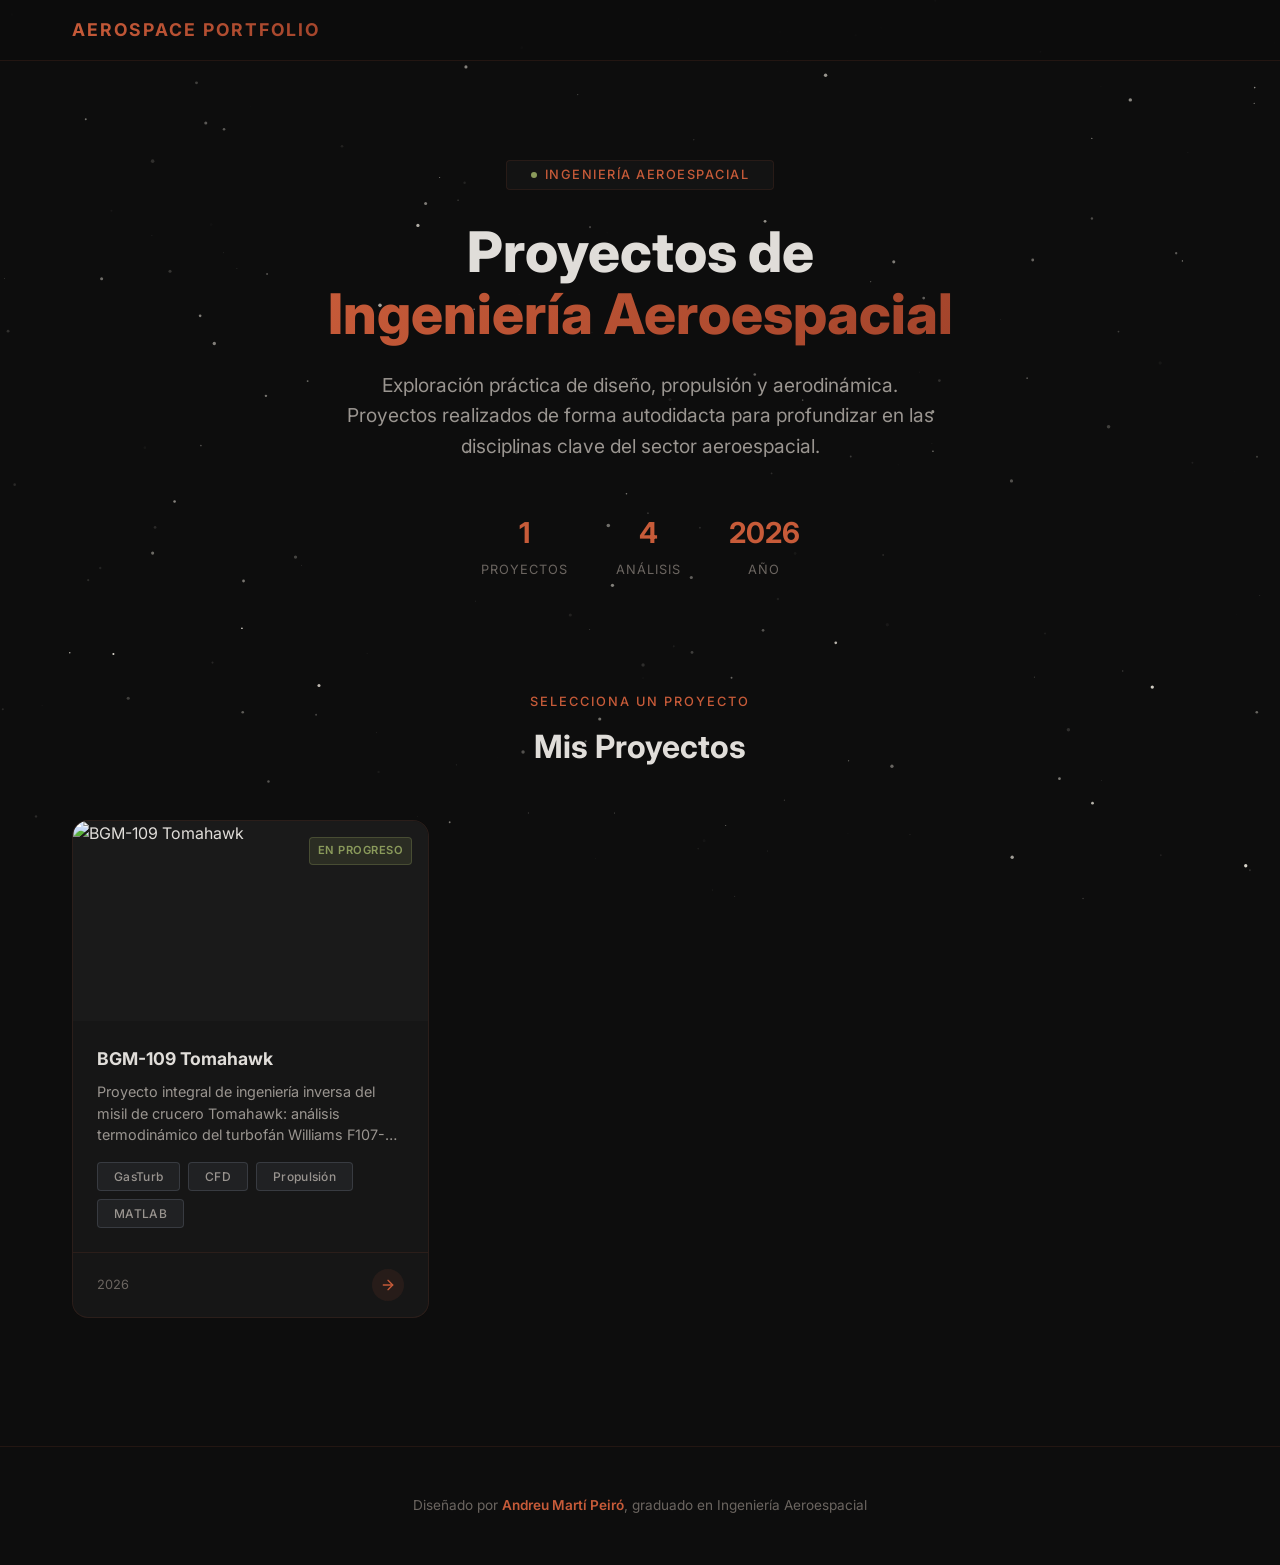
==== index.html @ c0a5da49 "Portfolio completo: motor F107 design + off-design + conclusiones" ====
<!DOCTYPE html>
<html lang="es">
<head>
  <meta charset="UTF-8" />
  <meta name="viewport" content="width=device-width, initial-scale=1.0" />
  <title>Portfolio Aeroespacial — Proyectos de Ingeniería</title>
  <meta name="description" content="Portfolio de proyectos de ingeniería aeroespacial: diseño CAD, propulsión, aerodinámica y más. Proyectos extracurriculares de un estudiante de ingeniería aeroespacial." />
  <meta name="author" content="Andreu Martí Peiró" />
  <meta property="og:title" content="Portfolio Aeroespacial" />
  <meta property="og:description" content="Proyectos de ingeniería aeroespacial: diseño, propulsión y aerodinámica." />
  <meta property="og:type" content="website" />
  <link rel="icon" href="data:image/svg+xml,<svg xmlns='http://www.w3.org/2000/svg' viewBox='0 0 100 100'><text y='.9em' font-size='90'>🚀</text></svg>" />
  <link rel="stylesheet" href="styles.css" />
</head>
<body>

  <!-- Stars Background -->
  <canvas id="stars-canvas"></canvas>

  <!-- App Container -->
  <div id="app">

    <!-- Navbar -->
    <nav class="navbar" id="navbar">
      <div class="container">
        <a href="#/" class="navbar-brand" id="navbar-brand">Aerospace Portfolio</a>
        <button class="navbar-back" id="navbar-back">
          <svg width="18" height="18" viewBox="0 0 24 24" fill="none" stroke="currentColor" stroke-width="2" stroke-linecap="round" stroke-linejoin="round">
            <path d="m15 18-6-6 6-6"/>
          </svg>
          Volver a proyectos
        </button>
      </div>
    </nav>

    <!-- ========== Landing View ========== -->
    <div id="landing-view">

      <!-- Hero -->
      <section class="hero">
        <div class="container">
          <div class="hero-badge">
            <span class="dot"></span>
            Ingeniería Aeroespacial
          </div>
          <h1>
            Proyectos de<br />
            <span class="gradient-text">Ingeniería Aeroespacial</span>
          </h1>
          <p class="hero-subtitle">
            Exploración práctica de diseño, propulsión y aerodinámica.
            Proyectos realizados de forma autodidacta para profundizar
            en las disciplinas clave del sector aeroespacial.
          </p>
          <div class="hero-stats">
            <div class="hero-stat">
              <div class="hero-stat-value" id="stat-projects">1</div>
              <div class="hero-stat-label">Proyectos</div>
            </div>
            <div class="hero-stat">
              <div class="hero-stat-value" id="stat-sections">4</div>
              <div class="hero-stat-label">Análisis</div>
            </div>
            <div class="hero-stat">
              <div class="hero-stat-value">2026</div>
              <div class="hero-stat-label">Año</div>
            </div>
          </div>
        </div>
      </section>

      <!-- Projects Grid -->
      <section class="projects-section">
        <div class="container">
          <div class="section-header">
            <div class="section-label">Selecciona un proyecto</div>
            <h2 class="section-title">Mis Proyectos</h2>
          </div>
          <div class="projects-grid" id="projects-grid">
            <!-- Cards rendered by app.js -->
          </div>
        </div>
      </section>

      <!-- Footer -->
      <footer class="footer">
        <div class="container">
          <p class="footer-text">
            Diseñado por <span class="highlight">Andreu Martí Peiró</span>, graduado en Ingeniería Aeroespacial
          </p>
        </div>
      </footer>
    </div>

    <!-- ========== Project View ========== -->
    <div id="project-view" class="project-view">
      <div class="container">
        <div class="project-hero" id="project-hero">
          <!-- Rendered by app.js -->
        </div>
        <div class="section-tabs" id="section-tabs">
          <!-- Rendered by app.js -->
        </div>
        <div id="section-content">
          <!-- Rendered by app.js -->
        </div>
      </div>
      <footer class="footer">
        <div class="container">
          <p class="footer-text">
            Diseñado por <span class="highlight">Andreu Martí Peiró</span>, graduado en Ingeniería Aeroespacial
          </p>
        </div>
      </footer>
    </div>

  </div>

  <!-- Scripts -->
  <script src="https://cdn.plot.ly/plotly-2.35.0.min.js" charset="utf-8"></script>
  <script src="parametric-data.js"></script>
  <script src="projects.js"></script>
  <script src="app.js"></script>
</body>
</html>
---- styles.css ----
/* ============================================
   DESIGN SYSTEM — Aerospace Portfolio
   ============================================ */

/* --- Google Fonts --- */
@import url('https://fonts.googleapis.com/css2?family=Inter:wght@300;400;500;600;700;800;900&family=JetBrains+Mono:wght@400;500&display=swap');

/* --- CSS Variables --- */
:root {
  /* Colors */
  --bg-primary: #0d0d0d;
  --bg-secondary: #1a1a1a;
  --bg-card: rgba(26, 26, 26, 0.75);
  --bg-glass: rgba(26, 26, 26, 0.5);
  --accent-cyan: #c75b39;
  --accent-blue: #a3442b;
  --accent-purple: #c75b39;
  --accent-green: #8a9a5b;
  --accent-orange: #c75b39;
  --text-primary: #e0ddd9;
  --text-secondary: #9a9590;
  --text-muted: #6b6560;
  --border-color: rgba(199, 91, 57, 0.12);
  --border-glow: rgba(199, 91, 57, 0.35);
  --gradient-accent: linear-gradient(135deg, #c75b39, #a3442b);
  --gradient-hero: linear-gradient(180deg, #0d0d0d 0%, #141414 50%, #0d0d0d 100%);
  --shadow-glow: 0 0 30px rgba(199, 91, 57, 0.12);
  --shadow-card: 0 8px 32px rgba(0, 0, 0, 0.5);

  /* Typography */
  --font-display: 'Inter', sans-serif;
  --font-body: 'Inter', sans-serif;
  --font-mono: 'JetBrains Mono', monospace;

  /* Spacing */
  --space-xs: 0.25rem;
  --space-sm: 0.5rem;
  --space-md: 1rem;
  --space-lg: 1.5rem;
  --space-xl: 2rem;
  --space-2xl: 3rem;
  --space-3xl: 4rem;

  /* Border Radius */
  --radius-sm: 6px;
  --radius-md: 12px;
  --radius-lg: 16px;
  --radius-xl: 24px;

  /* Transitions */
  --transition-fast: 150ms ease;
  --transition-base: 250ms ease;
  --transition-slow: 400ms cubic-bezier(0.4, 0, 0.2, 1);
}

/* --- Reset & Base --- */
*, *::before, *::after {
  margin: 0;
  padding: 0;
  box-sizing: border-box;
}

html {
  scroll-behavior: smooth;
  font-size: 16px;
}

body {
  font-family: var(--font-body);
  background: var(--bg-primary);
  color: var(--text-primary);
  line-height: 1.6;
  min-height: 100vh;
  overflow-x: hidden;
  -webkit-font-smoothing: antialiased;
}

a { color: var(--accent-cyan); text-decoration: none; transition: color var(--transition-fast); }
a:hover { color: var(--accent-blue); }

img { max-width: 100%; height: auto; display: block; }

/* --- Scrollbar --- */
::-webkit-scrollbar { width: 8px; }
::-webkit-scrollbar-track { background: var(--bg-primary); }
::-webkit-scrollbar-thumb { background: var(--accent-cyan); border-radius: 4px; }
::-webkit-scrollbar-thumb:hover { background: var(--accent-blue); }

/* --- Stars Background --- */
#stars-canvas {
  position: fixed;
  top: 0; left: 0;
  width: 100%; height: 100%;
  z-index: 0;
  pointer-events: none;
}

/* --- Main Layout --- */
#app {
  position: relative;
  z-index: 1;
  min-height: 100vh;
}

.container {
  max-width: 1200px;
  margin: 0 auto;
  padding: 0 var(--space-xl);
}

/* ============================================
   NAVBAR
   ============================================ */
.navbar {
  position: fixed;
  top: 0; left: 0; right: 0;
  z-index: 100;
  padding: var(--space-md) 0;
  background: rgba(13, 13, 13, 0.88);
  backdrop-filter: blur(20px);
  border-bottom: 1px solid var(--border-color);
  transition: background var(--transition-base);
}

.navbar .container {
  display: flex;
  align-items: center;
  justify-content: space-between;
}

.navbar-brand {
  font-family: var(--font-display);
  font-size: 1.1rem;
  font-weight: 700;
  background: var(--gradient-accent);
  -webkit-background-clip: text;
  -webkit-text-fill-color: transparent;
  background-clip: text;
  letter-spacing: 2px;
  text-transform: uppercase;
  cursor: pointer;
}

.navbar-back {
  display: none;
  align-items: center;
  gap: var(--space-sm);
  color: var(--text-secondary);
  font-size: 0.9rem;
  cursor: pointer;
  transition: color var(--transition-fast);
  background: none;
  border: none;
  font-family: var(--font-body);
}
.navbar-back:hover { color: var(--accent-cyan); }
.navbar-back svg { width: 18px; height: 18px; }

.navbar-back.visible { display: flex; }

/* ============================================
   HERO SECTION
   ============================================ */
.hero {
  padding: 10rem 0 4rem;
  text-align: center;
  position: relative;
}

.hero-badge {
  display: inline-flex;
  align-items: center;
  gap: var(--space-sm);
  padding: var(--space-xs) var(--space-lg);
  background: var(--bg-glass);
  border: 1px solid var(--border-color);
  border-radius: 4px;
  font-size: 0.8rem;
  font-family: var(--font-body);
  font-weight: 500;
  color: var(--accent-cyan);
  margin-bottom: var(--space-xl);
  letter-spacing: 1.5px;
  text-transform: uppercase;
  animation: fadeInDown 0.6s ease forwards;
}

.hero-badge .dot {
  width: 6px; height: 6px;
  background: var(--accent-green);
  border-radius: 50%;
  animation: pulse 2s infinite;
}

.hero h1 {
  font-family: var(--font-display);
  font-size: clamp(2rem, 5vw, 3.5rem);
  font-weight: 800;
  line-height: 1.1;
  margin-bottom: var(--space-lg);
  animation: fadeInUp 0.6s ease 0.1s forwards;
  opacity: 0;
}

.hero h1 .gradient-text {
  background: var(--gradient-accent);
  -webkit-background-clip: text;
  -webkit-text-fill-color: transparent;
  background-clip: text;
}

.hero-subtitle {
  font-size: clamp(1rem, 2vw, 1.2rem);
  color: var(--text-secondary);
  max-width: 600px;
  margin: 0 auto var(--space-2xl);
  animation: fadeInUp 0.6s ease 0.2s forwards;
  opacity: 0;
}

.hero-stats {
  display: flex;
  justify-content: center;
  gap: var(--space-2xl);
  animation: fadeInUp 0.6s ease 0.3s forwards;
  opacity: 0;
}

.hero-stat {
  text-align: center;
}

.hero-stat-value {
  font-family: var(--font-display);
  font-size: 1.8rem;
  font-weight: 700;
  color: var(--accent-cyan);
}

.hero-stat-label {
  font-size: 0.8rem;
  color: var(--text-muted);
  text-transform: uppercase;
  letter-spacing: 1px;
  margin-top: var(--space-xs);
}

/* ============================================
   PROJECTS GRID
   ============================================ */
.projects-section {
  padding: var(--space-2xl) 0 var(--space-3xl);
}

.section-header {
  text-align: center;
  margin-bottom: var(--space-2xl);
}

.section-label {
  font-family: var(--font-body);
  font-size: 0.8rem;
  font-weight: 500;
  color: var(--accent-cyan);
  text-transform: uppercase;
  letter-spacing: 2px;
  margin-bottom: var(--space-sm);
}

.section-title {
  font-family: var(--font-display);
  font-size: clamp(1.5rem, 3vw, 2rem);
  font-weight: 700;
}

.projects-grid {
  display: grid;
  grid-template-columns: repeat(auto-fill, minmax(350px, 1fr));
  gap: var(--space-xl);
}

/* --- Project Card --- */
.project-card {
  position: relative;
  background: var(--bg-card);
  border: 1px solid var(--border-color);
  border-radius: var(--radius-lg);
  overflow: hidden;
  cursor: pointer;
  transition: transform var(--transition-slow), box-shadow var(--transition-slow), border-color var(--transition-slow);
  animation: fadeInUp 0.5s ease forwards;
  opacity: 0;
  backdrop-filter: blur(10px);
}

.project-card:hover {
  transform: translateY(-8px);
  box-shadow: var(--shadow-glow);
  border-color: var(--border-glow);
}

.project-card-image {
  position: relative;
  width: 100%;
  height: 200px;
  overflow: hidden;
  background: var(--bg-secondary);
}

.project-card-image img {
  width: 100%;
  height: 100%;
  object-fit: cover;
  transition: transform var(--transition-slow);
}

.project-card:hover .project-card-image img {
  transform: scale(1.05);
}

.project-card-image::after {
  content: '';
  position: absolute;
  bottom: 0; left: 0; right: 0;
  height: 60%;
  background: linear-gradient(transparent, var(--bg-card));
}

.project-card-status {
  position: absolute;
  top: var(--space-md);
  right: var(--space-md);
  padding: var(--space-xs) var(--space-sm);
  background: rgba(138, 154, 91, 0.15);
  border: 1px solid rgba(138, 154, 91, 0.3);
  border-radius: 4px;
  font-size: 0.7rem;
  font-weight: 600;
  color: var(--accent-green);
  text-transform: uppercase;
  letter-spacing: 0.5px;
  z-index: 2;
}

.project-card-body {
  padding: var(--space-lg);
}

.project-card-title {
  font-family: var(--font-display);
  font-size: 1.1rem;
  font-weight: 700;
  margin-bottom: var(--space-sm);
  transition: color var(--transition-fast);
}

.project-card:hover .project-card-title {
  color: var(--accent-cyan);
}

.project-card-desc {
  font-size: 0.9rem;
  color: var(--text-secondary);
  line-height: 1.5;
  margin-bottom: var(--space-md);
  display: -webkit-box;
  -webkit-line-clamp: 3;
  -webkit-box-orient: vertical;
  overflow: hidden;
}

.project-card-tags {
  display: flex;
  flex-wrap: wrap;
  gap: var(--space-sm);
}

.tag {
  padding: var(--space-xs) var(--space-md);
  background: rgba(148, 163, 184, 0.08);
  border: 1px solid rgba(148, 163, 184, 0.2);
  border-radius: 4px;
  font-size: 0.75rem;
  font-family: var(--font-body);
  font-weight: 500;
  color: var(--text-secondary);
  letter-spacing: 0.3px;
}

.project-card-footer {
  display: flex;
  align-items: center;
  justify-content: space-between;
  padding: var(--space-md) var(--space-lg);
  border-top: 1px solid var(--border-color);
}

.project-card-date {
  font-size: 0.8rem;
  color: var(--text-muted);
}

.project-card-arrow {
  width: 32px; height: 32px;
  display: flex; align-items: center; justify-content: center;
  background: rgba(199, 91, 57, 0.1);
  border-radius: 50%;
  color: var(--accent-cyan);
  transition: background var(--transition-fast), transform var(--transition-fast);
}

.project-card:hover .project-card-arrow {
  background: var(--accent-cyan);
  color: #fff;
  transform: translateX(4px);
}

/* ============================================
   PROJECT VIEW
   ============================================ */
.project-view {
  display: none;
  padding-top: 5rem;
  min-height: 100vh;
}

.project-view.active { display: block; }

.project-hero {
  padding: var(--space-2xl) 0;
  text-align: center;
  animation: fadeInUp 0.5s ease forwards;
}

.project-hero h1 {
  font-family: var(--font-display);
  font-size: clamp(1.5rem, 4vw, 2.5rem);
  font-weight: 800;
  margin-bottom: var(--space-sm);
}

.project-hero .project-subtitle {
  font-size: 1.1rem;
  color: var(--text-secondary);
  margin-bottom: var(--space-lg);
}

.project-hero-tags {
  display: flex;
  justify-content: center;
  flex-wrap: wrap;
  gap: var(--space-sm);
}

.project-hero-image {
  width: 100%;
  max-width: 800px;
  max-height: 400px;
  margin: 0 auto var(--space-xl);
  border-radius: var(--radius-lg);
  overflow: hidden;
  border: 1px solid var(--border-color);
  box-shadow: var(--shadow-glow);
  position: relative;
}

.project-hero-image img {
  width: 100%;
  height: 100%;
  object-fit: cover;
  object-position: center 60%;
  display: block;
}

.project-hero-image::after {
  content: '';
  position: absolute;
  bottom: 0;
  left: 0;
  right: 0;
  height: 30%;
  background: linear-gradient(transparent, rgba(13,13,13,0.4));
  pointer-events: none;
}

/* --- Section Tabs --- */
.section-tabs {
  display: flex;
  gap: var(--space-xs);
  padding: var(--space-md) 0;
  border-bottom: 1px solid var(--border-color);
  margin-bottom: var(--space-2xl);
  overflow-x: auto;
  -webkit-overflow-scrolling: touch;
  scrollbar-width: none;
  animation: fadeInUp 0.5s ease 0.1s forwards;
  opacity: 0;
}

.section-tabs::-webkit-scrollbar { display: none; }

.section-tab {
  display: flex;
  align-items: center;
  gap: var(--space-sm);
  padding: var(--space-sm) var(--space-lg);
  background: transparent;
  border: 1px solid transparent;
  border-radius: var(--radius-md);
  color: var(--text-secondary);
  font-family: var(--font-body);
  font-size: 0.9rem;
  font-weight: 500;
  cursor: pointer;
  white-space: nowrap;
  transition: all var(--transition-fast);
}

.section-tab:hover {
  color: var(--text-primary);
  background: var(--bg-glass);
  border-color: var(--border-color);
}

.section-tab.active {
  color: var(--accent-cyan);
  background: rgba(199, 91, 57, 0.08);
  border-color: rgba(199, 91, 57, 0.25);
}

.section-tab-icon {
  display: inline-flex;
  align-items: center;
  justify-content: center;
  width: 22px;
  height: 22px;
  background: rgba(199, 91, 57, 0.12);
  border-radius: 4px;
  font-size: 0.7rem;
  font-weight: 700;
  font-family: var(--font-display);
  color: var(--accent-cyan);
}

.section-tab.active .section-tab-icon {
  background: var(--accent-cyan);
  color: #fff;
}

/* --- Section Content --- */
.section-content {
  animation: fadeIn 0.4s ease;
}

.section-content-header {
  margin-bottom: var(--space-2xl);
  padding: var(--space-xl);
  background: var(--bg-card);
  border: 1px solid var(--border-color);
  border-radius: var(--radius-lg);
  backdrop-filter: blur(10px);
}

.section-content-title {
  font-family: var(--font-display);
  font-size: 1.5rem;
  font-weight: 700;
  margin-bottom: var(--space-sm);
  padding-left: var(--space-md);
  border-left: 3px solid var(--accent-cyan);
}

.section-content-summary {
  color: var(--text-secondary);
  font-size: 0.95rem;
  margin-bottom: var(--space-lg);
}

.software-list {
  display: flex;
  flex-wrap: wrap;
  gap: var(--space-sm);
}

.software-badge {
  display: inline-flex;
  align-items: center;
  gap: var(--space-xs);
  padding: var(--space-xs) var(--space-md);
  background: rgba(148, 163, 184, 0.08);
  border: 1px solid rgba(148, 163, 184, 0.15);
  border-radius: 4px;
  font-size: 0.8rem;
  font-family: var(--font-body);
  font-weight: 500;
  color: var(--text-secondary);
  letter-spacing: 0.2px;
}

.software-badge::before {
  content: '';
  display: inline-block;
  width: 6px;
  height: 6px;
  background: var(--accent-cyan);
  border-radius: 50%;
  flex-shrink: 0;
}

/* --- Timeline --- */
.timeline {
  position: relative;
  padding-left: var(--space-2xl);
}

.timeline::before {
  content: '';
  position: absolute;
  left: 11px;
  top: 0;
  bottom: 0;
  width: 2px;
  background: linear-gradient(to bottom, var(--accent-cyan), var(--accent-blue), transparent);
}

.timeline-item {
  position: relative;
  margin-bottom: var(--space-2xl);
  animation: fadeInLeft 0.5s ease forwards;
  opacity: 0;
}

.timeline-item:last-child { margin-bottom: 0; }

.timeline-dot {
  position: absolute;
  left: calc(-1 * var(--space-2xl) + 4px);
  top: var(--space-md);
  width: 16px;
  height: 16px;
  background: var(--bg-primary);
  border: 3px solid var(--accent-cyan);
  border-radius: 50%;
  z-index: 2;
  transition: background var(--transition-fast), box-shadow var(--transition-fast);
}

.timeline-item:hover .timeline-dot {
  background: var(--accent-cyan);
  box-shadow: 0 0 12px var(--accent-cyan);
}

.timeline-card {
  background: var(--bg-card);
  border: 1px solid var(--border-color);
  border-radius: var(--radius-lg);
  overflow: hidden;
  transition: border-color var(--transition-fast), box-shadow var(--transition-fast);
  backdrop-filter: blur(10px);
}

.timeline-item:hover .timeline-card {
  border-color: var(--border-glow);
  box-shadow: var(--shadow-glow);
}

.timeline-card-header {
  padding: var(--space-lg);
  cursor: pointer;
  display: flex;
  justify-content: space-between;
  align-items: center;
  user-select: none;
}

.timeline-card-body {
  padding: 0 var(--space-lg) var(--space-lg);
  display: none;
}

.expandable-card.expanded .timeline-card-body {
  display: block;
  animation: fadeIn 0.3s ease;
}

.expandable-card.expanded .timeline-card-header {
  border-bottom: 1px solid rgba(199, 91, 57, 0.1);
  padding-bottom: var(--space-md);
  margin-bottom: var(--space-md);
}

.expand-icon-wrapper {
  color: var(--text-muted);
  transition: transform var(--transition-base);
  display: flex;
  align-items: center;
  justify-content: center;
}

.expandable-card.expanded .expand-icon-wrapper {
  transform: rotate(180deg);
}

.timeline-step-number {
  font-family: var(--font-display);
  font-size: 0.7rem;
  color: var(--accent-cyan);
  letter-spacing: 2px;
  text-transform: uppercase;
  margin-bottom: var(--space-xs);
}

.timeline-card-title {
  font-family: var(--font-display);
  font-size: 1.05rem;
  font-weight: 600;
  margin-bottom: var(--space-sm);
}

.timeline-card-desc {
  color: var(--text-secondary);
  font-size: 0.9rem;
  line-height: 1.7;
}

.custom-html-content {
  margin-top: var(--space-md);
}

.table-responsive {
  width: 100%;
  overflow-x: auto;
  margin-bottom: var(--space-md);
  background: rgba(0, 0, 0, 0.2);
  border-radius: var(--radius-md);
  border: 1px solid var(--border-color);
}

.custom-html-content table {
  width: 100%;
  border-collapse: collapse;
  font-size: 0.85rem;
  color: var(--text-secondary);
  text-align: left;
}

.custom-html-content th {
  background: rgba(199, 91, 57, 0.1);
  color: var(--accent-cyan);
  font-weight: 600;
  padding: var(--space-sm) var(--space-md);
  border-bottom: 1px solid var(--border-color);
  white-space: nowrap;
}

.custom-html-content td {
  padding: var(--space-sm) var(--space-md);
  border-bottom: 1px solid rgba(199, 91, 57, 0.05);
}

.custom-html-content tr:last-child td {
  border-bottom: none;
}

.custom-html-content tr:hover td {
  background: rgba(255, 255, 255, 0.03);
}

.custom-html-content tr.table-group-header td {
  background: rgba(255, 255, 255, 0.05);
  color: var(--text-primary);
  font-weight: 600;
  text-align: center;
  font-size: 0.95rem;
  padding: var(--space-sm);
  border-bottom: 1px solid var(--border-color);
}

.timeline-card-image {
  width: 100%;
  border-radius: var(--radius-md);
  overflow: hidden;
  border: 1px solid var(--border-color);
  background: var(--bg-secondary);
}

.timeline-card-image img {
  width: 100%;
  height: 100%;
  object-fit: cover;
  transition: transform var(--transition-slow);
}

.timeline-item:hover .timeline-card-image img {
  transform: scale(1.03);
}

/* Placeholder for missing images */
.image-placeholder {
  width: 100%;
  height: 220px;
  display: flex;
  flex-direction: column;
  align-items: center;
  justify-content: center;
  background: linear-gradient(135deg, var(--bg-secondary), var(--bg-primary));
  border-top: 1px solid var(--border-color);
  color: var(--text-muted);
  font-size: 0.8rem;
  gap: var(--space-sm);
}

.image-placeholder-icon {
  font-size: 1.2rem;
  opacity: 0.3;
  font-family: var(--font-display);
  font-weight: 600;
  letter-spacing: 2px;
  text-transform: uppercase;
  color: var(--text-muted);
}

/* ============================================
   DOWNLOAD BOX
   ============================================ */
.download-box {
  display: flex;
  align-items: center;
  gap: var(--space-lg);
  padding: var(--space-lg);
  margin: var(--space-lg) 0;
  background: rgba(199, 91, 57, 0.04);
  border: 1px solid rgba(199, 91, 57, 0.2);
  border-radius: var(--radius-md);
  transition: border-color var(--transition-base), box-shadow var(--transition-base);
}

.download-box:hover {
  border-color: rgba(199, 91, 57, 0.4);
  box-shadow: 0 0 20px rgba(199, 91, 57, 0.08);
}

.download-box-icon {
  display: flex;
  align-items: center;
  justify-content: center;
  width: 48px;
  height: 48px;
  min-width: 48px;
  background: rgba(199, 91, 57, 0.12);
  border-radius: var(--radius-sm);
  color: var(--accent-cyan);
}

.download-box-content {
  flex: 1;
  min-width: 0;
}

.download-box-title {
  font-family: var(--font-display);
  font-weight: 600;
  font-size: 0.95rem;
  color: var(--text-primary);
  margin-bottom: 2px;
}

.download-box-desc {
  font-size: 0.8rem;
  color: var(--text-muted);
  line-height: 1.4;
}

.download-box-btn {
  display: inline-flex;
  align-items: center;
  gap: var(--space-sm);
  padding: var(--space-sm) var(--space-lg);
  background: var(--gradient-accent);
  color: #fff;
  border: none;
  border-radius: var(--radius-sm);
  font-family: var(--font-body);
  font-size: 0.8rem;
  font-weight: 600;
  white-space: nowrap;
  cursor: pointer;
  transition: transform var(--transition-fast), box-shadow var(--transition-fast);
  text-decoration: none;
}

.download-box-btn:hover {
  transform: translateY(-2px);
  box-shadow: 0 4px 16px rgba(199, 91, 57, 0.3);
  color: #fff;
}

/* ============================================
   PARAMETRIC SUBSTEPS
   ============================================ */
.parametric-substeps {
  display: flex;
  flex-direction: column;
  gap: var(--space-md);
  margin-top: var(--space-lg);
}

.parametric-substep {
  background: rgba(0, 0, 0, 0.25);
  border: 1px solid rgba(199, 91, 57, 0.15);
  border-radius: var(--radius-md);
  overflow: hidden;
  margin-bottom: var(--space-xl);
}

.parametric-substep-header {
  padding: var(--space-md) var(--space-lg);
  display: flex;
  justify-content: space-between;
  align-items: center;
  border-bottom: 1px solid rgba(199, 91, 57, 0.1);
  background: rgba(199, 91, 57, 0.04);
}

.parametric-substep-body {
  padding: var(--space-md) var(--space-lg) var(--space-lg);
}

.parametric-substep-number {
  font-family: var(--font-display);
  font-size: 0.7rem;
  color: var(--accent-cyan);
  letter-spacing: 2px;
  text-transform: uppercase;
  margin-bottom: 4px;
  opacity: 0.9;
}

.parametric-substep-title {
  font-family: var(--font-display);
  font-size: 0.95rem;
  font-weight: 600;
  color: var(--text-primary);
  margin: 0;
}

.parametric-substep-desc {
  color: var(--text-secondary);
  font-size: 0.88rem;
  line-height: 1.7;
  margin-bottom: var(--space-lg);
}

/* ============================================
   CHART CONTAINERS (Plotly)
   ============================================ */
.chart-container {
  width: 100%;
  min-height: 480px;
  border-radius: var(--radius-md);
  border: 1px solid var(--border-color);
  background: rgba(0, 0, 0, 0.3);
  overflow: hidden;
}

/* Override Plotly modebar styling to match dark theme */
.chart-container .modebar-group {
  background: transparent !important;
}

.chart-container .modebar-btn {
  color: var(--text-muted) !important;
}

.chart-container .modebar-btn:hover {
  color: var(--accent-cyan) !important;
}

.chart-container .modebar-btn.active {
  color: var(--accent-cyan) !important;
}

/* ============================================
   FOOTER
   ============================================ */
.footer {
  padding: var(--space-2xl) 0;
  text-align: center;
  border-top: 1px solid var(--border-color);
  margin-top: var(--space-3xl);
}

.footer-text {
  font-size: 0.85rem;
  color: var(--text-muted);
}

.footer-text .highlight {
  color: var(--accent-cyan);
  font-weight: 600;
}

/* ============================================
   ANIMATIONS
   ============================================ */
@keyframes fadeIn {
  from { opacity: 0; }
  to { opacity: 1; }
}

@keyframes fadeInUp {
  from { opacity: 0; transform: translateY(20px); }
  to { opacity: 1; transform: translateY(0); }
}

@keyframes fadeInDown {
  from { opacity: 0; transform: translateY(-20px); }
  to { opacity: 1; transform: translateY(0); }
}

@keyframes fadeInLeft {
  from { opacity: 0; transform: translateX(-20px); }
  to { opacity: 1; transform: translateX(0); }
}

@keyframes pulse {
  0%, 100% { opacity: 1; transform: scale(1); }
  50% { opacity: 0.5; transform: scale(1.5); }
}

/* Staggered animation delays for timeline items */
.timeline-item:nth-child(1) { animation-delay: 0.1s; }
.timeline-item:nth-child(2) { animation-delay: 0.2s; }
.timeline-item:nth-child(3) { animation-delay: 0.3s; }
.timeline-item:nth-child(4) { animation-delay: 0.4s; }
.timeline-item:nth-child(5) { animation-delay: 0.5s; }

/* Staggered animation delays for cards */
.project-card:nth-child(1) { animation-delay: 0.1s; }
.project-card:nth-child(2) { animation-delay: 0.2s; }
.project-card:nth-child(3) { animation-delay: 0.3s; }
.project-card:nth-child(4) { animation-delay: 0.4s; }

/* ============================================
   RESPONSIVE
   ============================================ */
@media (max-width: 768px) {
  .container { padding: 0 var(--space-md); }
  .hero { padding: 7rem 0 2rem; }
  .hero-stats { gap: var(--space-lg); }
  .hero-stat-value { font-size: 1.4rem; }
  .projects-grid { grid-template-columns: 1fr; }
  .section-tabs { gap: var(--space-xs); }
  .section-tab { padding: var(--space-sm) var(--space-md); font-size: 0.8rem; }
  .timeline { padding-left: var(--space-xl); }
  .timeline-dot { left: calc(-1 * var(--space-xl) + 4px); }
  .timeline-card-image, .image-placeholder { height: 160px; }
  .download-box { flex-direction: column; text-align: center; }
  .download-box-btn { width: 100%; justify-content: center; }
  .chart-container { min-height: 350px; }
}

@media (max-width: 480px) {
  .hero h1 { font-size: 1.6rem; }
  .hero-stats { flex-direction: column; gap: var(--space-md); }
  .navbar-brand { font-size: 0.9rem; }
  .project-hero h1 { font-size: 1.3rem; }
}
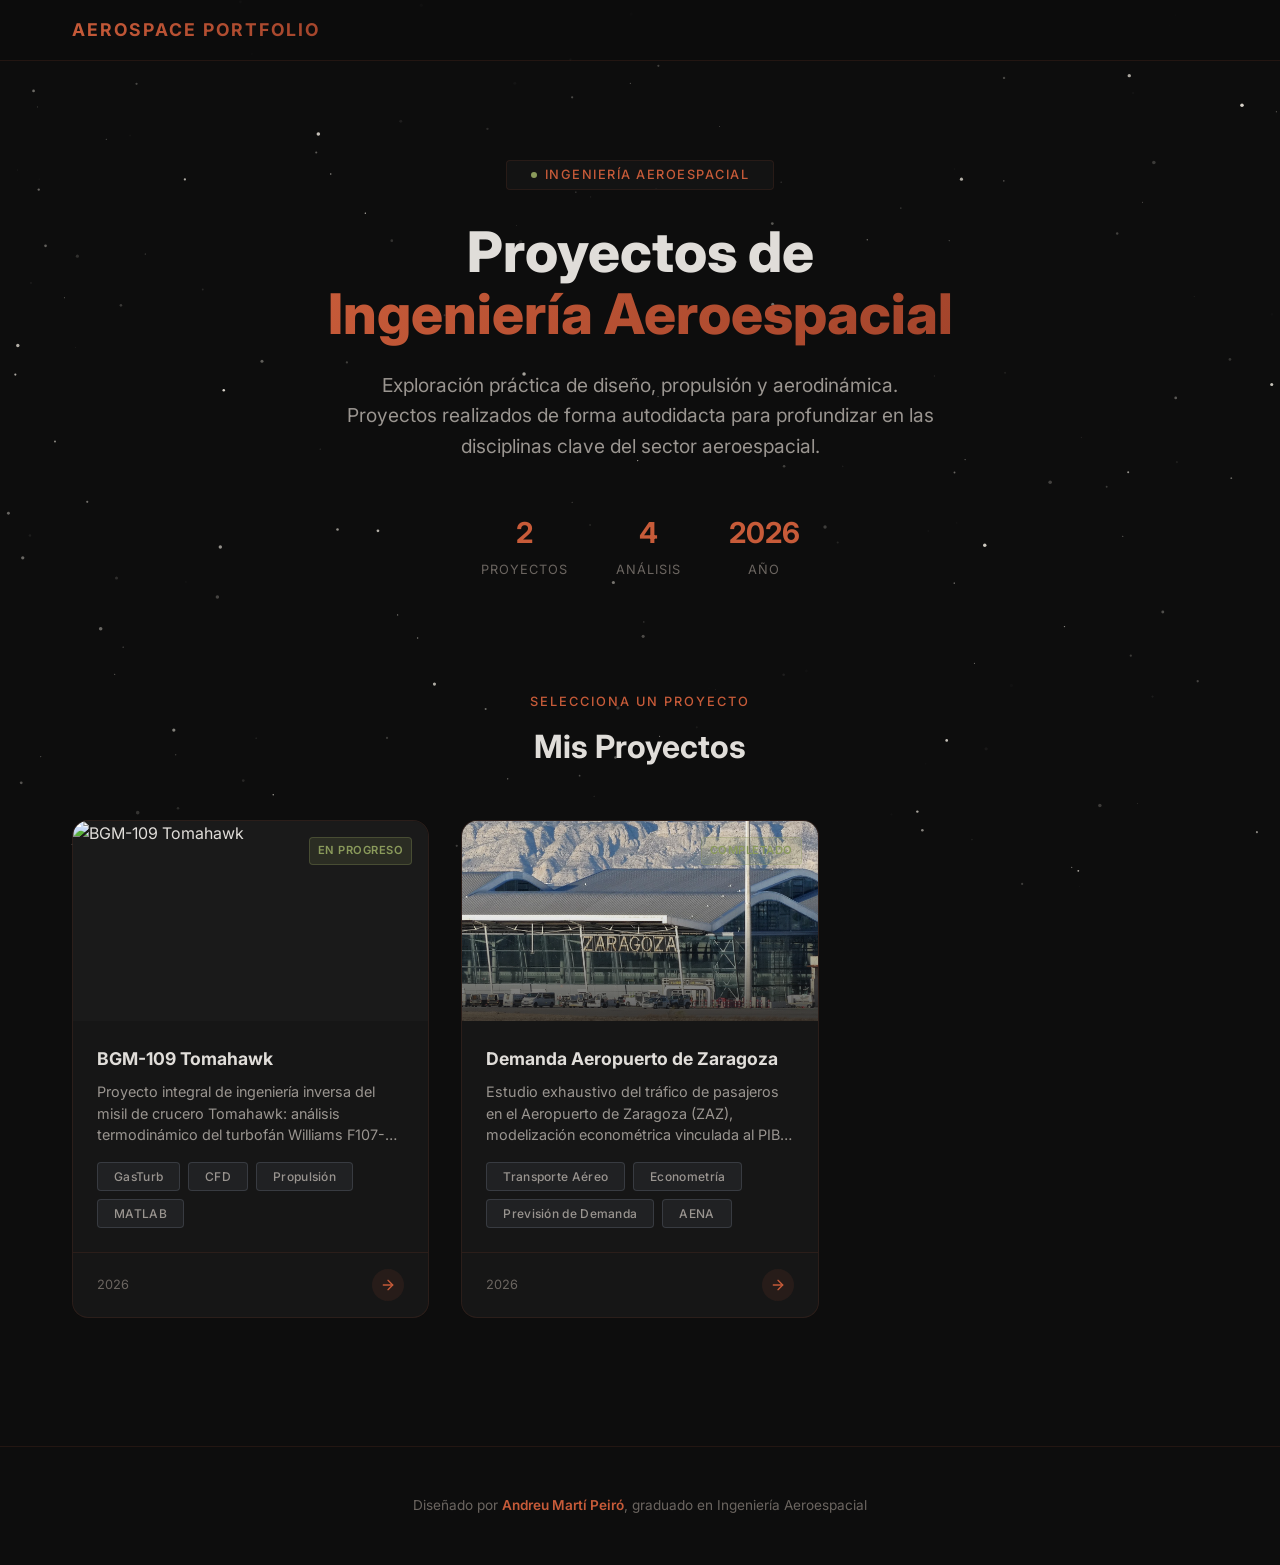
==== commit 0a3ada2b: "Implementar carrusel introductorio y diagrama de flujo metodologico interactivo para el Aeropuerto d" ====
--- a/index.html
+++ b/index.html
@@ -119,6 +119,8 @@
   <!-- Scripts -->
   <script src="https://cdn.plot.ly/plotly-2.35.0.min.js" charset="utf-8"></script>
   <script src="parametric-data.js"></script>
+  <script src="zaragoza-data.js"></script>
+  <script src="zaragoza-view.js"></script>
   <script src="projects.js"></script>
   <script src="app.js"></script>
 </body>
--- a/styles.css
+++ b/styles.css
@@ -1066,3 +1066,992 @@
   .navbar-brand { font-size: 0.9rem; }
   .project-hero h1 { font-size: 1.3rem; }
 }
+
+/* ============================================
+   ZARAGOZA INTERACTIVE STYLES
+   ============================================ */
+.zaragoza-container {
+  display: flex;
+  flex-direction: column;
+  gap: 2.5rem;
+  padding-bottom: 4rem;
+}
+
+/* 1. Carousel */
+.zaragoza-intro-section {
+  position: relative;
+  width: 100%;
+}
+
+.zaragoza-carousel-wrapper {
+  position: relative;
+  background: var(--bg-card);
+  border: 1px solid var(--border-color);
+  border-radius: var(--radius-lg);
+  overflow: hidden;
+  box-shadow: var(--shadow-card);
+  padding: 2rem 2.5rem 1.5rem;
+}
+
+.zaragoza-carousel-track {
+  display: flex;
+  transition: transform 0.4s cubic-bezier(0.25, 1, 0.5, 1);
+  will-change: transform;
+}
+
+.zaragoza-card {
+  min-width: 100%;
+  box-sizing: border-box;
+  padding: 0 1rem;
+}
+
+.zaragoza-card-badge {
+  display: inline-block;
+  font-size: 0.75rem;
+  font-weight: 700;
+  text-transform: uppercase;
+  letter-spacing: 0.08em;
+  color: var(--accent-cyan);
+  background: rgba(199, 91, 57, 0.12);
+  border: 1px solid var(--border-glow);
+  padding: 0.3rem 0.8rem;
+  border-radius: 999px;
+  margin-bottom: 0.8rem;
+}
+
+.zaragoza-card-title {
+  font-size: 1.6rem;
+  font-weight: 800;
+  color: #fff;
+  margin-bottom: 0.8rem;
+}
+
+.zaragoza-card-desc {
+  font-size: 1rem;
+  line-height: 1.7;
+  color: var(--text-primary);
+  margin-bottom: 1.2rem;
+}
+
+.zaragoza-card-highlight {
+  display: flex;
+  gap: 1rem;
+  align-items: flex-start;
+  background: rgba(255, 255, 255, 0.03);
+  border-left: 3px solid var(--accent-cyan);
+  padding: 1rem 1.2rem;
+  border-radius: 0 var(--radius-md) var(--radius-md) 0;
+  font-size: 0.95rem;
+  color: var(--text-primary);
+}
+
+.zaragoza-card-highlight.alert-highlight {
+  border-left-color: #ff6b6b;
+  background: rgba(255, 107, 107, 0.08);
+}
+
+.zaragoza-card-stats-grid {
+  display: grid;
+  grid-template-columns: repeat(3, 1fr);
+  gap: 1rem;
+  margin: 1.2rem 0;
+}
+
+.card-mini-stat {
+  background: rgba(255, 255, 255, 0.04);
+  border: 1px solid var(--border-color);
+  padding: 1rem;
+  border-radius: var(--radius-md);
+  text-align: center;
+}
+
+.mini-stat-val {
+  display: block;
+  font-size: 1.3rem;
+  font-weight: 800;
+  color: var(--accent-cyan);
+  font-family: var(--font-mono);
+}
+
+.mini-stat-lbl {
+  font-size: 0.8rem;
+  color: var(--text-secondary);
+}
+
+.zaragoza-card-footnote {
+  font-size: 0.82rem;
+  color: var(--text-muted);
+  font-style: italic;
+  margin-top: 0.5rem;
+}
+
+/* Carousel Controls */
+.zaragoza-carousel-controls {
+  display: flex;
+  align-items: center;
+  justify-content: center;
+  gap: 1.5rem;
+  margin-top: 1.5rem;
+}
+
+.carousel-arrow {
+  background: rgba(255, 255, 255, 0.06);
+  border: 1px solid var(--border-color);
+  color: var(--text-primary);
+  width: 42px;
+  height: 42px;
+  border-radius: 50%;
+  display: flex;
+  align-items: center;
+  justify-content: center;
+  cursor: pointer;
+  transition: all var(--transition-fast);
+}
+
+.carousel-arrow:hover {
+  background: var(--accent-cyan);
+  color: #fff;
+  border-color: var(--accent-cyan);
+  transform: scale(1.05);
+}
+
+.carousel-indicators {
+  display: flex;
+  gap: 0.5rem;
+}
+
+.carousel-indicators .dot {
+  width: 10px;
+  height: 10px;
+  border-radius: 50%;
+  background: rgba(255, 255, 255, 0.2);
+  cursor: pointer;
+  transition: all var(--transition-fast);
+}
+
+.carousel-indicators .dot.active {
+  background: var(--accent-cyan);
+  width: 24px;
+  border-radius: 6px;
+}
+
+.carousel-counter {
+  text-align: center;
+  font-size: 0.8rem;
+  color: var(--text-muted);
+  margin-top: 0.5rem;
+  font-family: var(--font-mono);
+}
+
+/* 2. Pipeline Navigation */
+.methodology-header {
+  text-align: center;
+  margin-bottom: 2rem;
+}
+
+.methodology-pill {
+  font-size: 0.75rem;
+  font-weight: 700;
+  text-transform: uppercase;
+  letter-spacing: 0.1em;
+  color: var(--accent-green);
+  background: rgba(138, 154, 91, 0.15);
+  border: 1px solid rgba(138, 154, 91, 0.3);
+  padding: 0.3rem 0.8rem;
+  border-radius: 999px;
+  display: inline-block;
+  margin-bottom: 0.5rem;
+}
+
+.methodology-title {
+  font-size: 2rem;
+  font-weight: 800;
+  color: #fff;
+}
+
+.methodology-subtitle {
+  color: var(--text-secondary);
+  font-size: 1rem;
+  max-width: 650px;
+  margin: 0.5rem auto 0;
+}
+
+.pipeline-nav {
+  display: flex;
+  align-items: center;
+  justify-content: center;
+  gap: 0.6rem;
+  margin-bottom: 2.5rem;
+  flex-wrap: wrap;
+}
+
+.pipeline-step-btn {
+  display: flex;
+  align-items: center;
+  gap: 0.5rem;
+  background: rgba(26, 26, 26, 0.85);
+  border: 1px solid var(--border-color);
+  padding: 0.6rem 1.1rem;
+  border-radius: var(--radius-md);
+  color: var(--text-secondary);
+  cursor: pointer;
+  font-size: 0.85rem;
+  font-weight: 600;
+  transition: all var(--transition-fast);
+}
+
+.pipeline-step-btn:hover {
+  border-color: var(--accent-cyan);
+  color: #fff;
+}
+
+.pipeline-step-btn.active {
+  background: rgba(199, 91, 57, 0.18);
+  border-color: var(--accent-cyan);
+  color: #fff;
+  box-shadow: 0 0 15px rgba(199, 91, 57, 0.25);
+}
+
+.pipeline-step-btn .step-num {
+  width: 22px;
+  height: 22px;
+  border-radius: 50%;
+  background: rgba(255, 255, 255, 0.1);
+  display: flex;
+  align-items: center;
+  justify-content: center;
+  font-size: 0.75rem;
+  font-family: var(--font-mono);
+}
+
+.pipeline-step-btn.active .step-num {
+  background: var(--accent-cyan);
+  color: #fff;
+}
+
+.pipeline-connector {
+  width: 16px;
+  height: 2px;
+  background: var(--border-color);
+}
+
+/* Methodology Block */
+.methodology-block {
+  background: var(--bg-card);
+  border: 1px solid var(--border-color);
+  border-radius: var(--radius-lg);
+  padding: 2.2rem;
+  margin-bottom: 2.5rem;
+  box-shadow: var(--shadow-card);
+}
+
+.block-header {
+  display: flex;
+  align-items: center;
+  gap: 1rem;
+  margin-bottom: 0.8rem;
+}
+
+.block-number {
+  font-family: var(--font-mono);
+  font-size: 0.85rem;
+  font-weight: 700;
+  color: var(--accent-cyan);
+  background: rgba(199, 91, 57, 0.12);
+  padding: 0.2rem 0.6rem;
+  border-radius: var(--radius-sm);
+}
+
+.block-title {
+  font-size: 1.4rem;
+  font-weight: 700;
+  color: #fff;
+}
+
+.block-description {
+  font-size: 0.98rem;
+  line-height: 1.7;
+  color: var(--text-primary);
+  margin-bottom: 1.5rem;
+}
+
+/* Math Card */
+.math-card {
+  background: rgba(13, 13, 13, 0.7);
+  border: 1px solid rgba(255, 255, 255, 0.08);
+  border-radius: var(--radius-md);
+  padding: 1.2rem 1.5rem;
+  margin-bottom: 1.8rem;
+}
+
+.math-label {
+  font-size: 0.8rem;
+  font-weight: 600;
+  text-transform: uppercase;
+  letter-spacing: 0.06em;
+  color: var(--text-secondary);
+  margin-bottom: 0.4rem;
+}
+
+.math-formula {
+  font-family: var(--font-mono);
+  font-size: 1.05rem;
+  color: #e0ddd9;
+  overflow-x: auto;
+  padding: 0.3rem 0;
+}
+
+/* Interactive Panel */
+.interactive-panel {
+  background: rgba(255, 255, 255, 0.02);
+  border: 1px solid rgba(255, 255, 255, 0.07);
+  border-radius: var(--radius-md);
+  padding: 1.5rem;
+}
+
+.panel-header {
+  display: flex;
+  justify-content: space-between;
+  align-items: center;
+  margin-bottom: 1.2rem;
+  flex-wrap: wrap;
+  gap: 0.8rem;
+}
+
+.panel-title {
+  display: flex;
+  align-items: center;
+  gap: 0.6rem;
+  font-size: 1.05rem;
+  font-weight: 700;
+  color: #fff;
+}
+
+.panel-quick-buttons {
+  display: flex;
+  gap: 0.5rem;
+  flex-wrap: wrap;
+}
+
+.quick-btn {
+  background: rgba(255, 255, 255, 0.05);
+  border: 1px solid var(--border-color);
+  color: var(--text-secondary);
+  padding: 0.4rem 0.8rem;
+  border-radius: var(--radius-sm);
+  font-size: 0.8rem;
+  cursor: pointer;
+  transition: all var(--transition-fast);
+}
+
+.quick-btn:hover {
+  color: #fff;
+  border-color: var(--accent-cyan);
+}
+
+.quick-btn.active {
+  background: var(--accent-cyan);
+  color: #fff;
+  border-color: var(--accent-cyan);
+}
+
+/* Slider Controls */
+.slider-control-group {
+  margin: 1.2rem 0;
+}
+
+.slider-label {
+  display: block;
+  font-size: 0.95rem;
+  color: var(--text-primary);
+  margin-bottom: 0.5rem;
+}
+
+.slider-label strong {
+  color: var(--accent-cyan);
+  font-size: 1.1rem;
+}
+
+.slider-wrapper {
+  display: flex;
+  align-items: center;
+  gap: 1rem;
+}
+
+.slider-bound {
+  font-family: var(--font-mono);
+  font-size: 0.8rem;
+  color: var(--text-muted);
+}
+
+.custom-range {
+  flex: 1;
+  accent-color: var(--accent-cyan);
+  cursor: pointer;
+}
+
+.slider-help {
+  font-size: 0.8rem;
+  color: var(--text-muted);
+  margin-top: 0.4rem;
+}
+
+/* Window summary grid */
+.window-summary-grid {
+  display: grid;
+  grid-template-columns: repeat(3, 1fr);
+  gap: 1rem;
+  margin: 1.2rem 0;
+}
+
+.summary-box {
+  background: rgba(255, 255, 255, 0.03);
+  border: 1px solid var(--border-color);
+  padding: 0.9rem;
+  border-radius: var(--radius-md);
+  text-align: center;
+}
+
+.box-lbl {
+  display: block;
+  font-size: 0.78rem;
+  color: var(--text-secondary);
+  margin-bottom: 0.2rem;
+}
+
+.box-val {
+  font-size: 1.1rem;
+  font-weight: 700;
+  font-family: var(--font-mono);
+  color: #fff;
+}
+
+.box-val.highlight { color: #8a9a5b; }
+.box-val.accent { color: var(--accent-cyan); font-size: 1.25rem; }
+
+/* Dynamic table styling */
+.compact-table {
+  width: 100%;
+  border-collapse: collapse;
+  font-size: 0.85rem;
+}
+
+.compact-table th {
+  background: rgba(255, 255, 255, 0.05);
+  color: var(--text-secondary);
+  padding: 0.5rem 0.8rem;
+  text-align: left;
+  font-weight: 600;
+  border-bottom: 1px solid var(--border-color);
+}
+
+.compact-table td {
+  padding: 0.45rem 0.8rem;
+  border-bottom: 1px solid rgba(255, 255, 255, 0.03);
+}
+
+.row-central {
+  background: rgba(199, 91, 57, 0.15);
+  font-weight: 600;
+}
+
+.row-extreme {
+  opacity: 0.75;
+}
+
+.weight-badge {
+  display: inline-block;
+  padding: 0.15rem 0.4rem;
+  border-radius: 4px;
+  font-family: var(--font-mono);
+  font-size: 0.75rem;
+}
+
+.weight-full { background: rgba(138, 154, 91, 0.2); color: #8a9a5b; }
+.weight-half { background: rgba(230, 162, 60, 0.2); color: #e6a23c; }
+
+/* Seasonality Months Bar */
+.season-months-bar {
+  display: flex;
+  gap: 0.4rem;
+  flex-wrap: wrap;
+  margin-bottom: 1.2rem;
+}
+
+.month-btn {
+  flex: 1;
+  min-width: 44px;
+  background: rgba(255, 255, 255, 0.04);
+  border: 1px solid var(--border-color);
+  color: var(--text-secondary);
+  padding: 0.5rem 0;
+  border-radius: var(--radius-sm);
+  font-weight: 600;
+  font-size: 0.82rem;
+  cursor: pointer;
+  transition: all var(--transition-fast);
+}
+
+.month-btn:hover {
+  color: #fff;
+  border-color: var(--accent-cyan);
+}
+
+.month-btn.active {
+  background: var(--accent-cyan);
+  color: #fff;
+  border-color: var(--accent-cyan);
+}
+
+.season-display-card {
+  background: rgba(255, 255, 255, 0.03);
+  border: 1px solid var(--border-color);
+  border-radius: var(--radius-md);
+  padding: 1.2rem 1.5rem;
+}
+
+.season-card-top {
+  display: flex;
+  justify-content: space-between;
+  align-items: center;
+  margin-bottom: 0.5rem;
+}
+
+.season-badge {
+  display: inline-block;
+  font-size: 0.75rem;
+  font-weight: 700;
+  padding: 0.2rem 0.6rem;
+  border-radius: 4px;
+  text-transform: uppercase;
+  margin-bottom: 0.3rem;
+}
+
+.season-badge.season-alta { background: rgba(231, 76, 60, 0.2); color: #e74c3c; border: 1px solid rgba(231, 76, 60, 0.4); }
+.season-badge.season-media { background: rgba(230, 162, 60, 0.2); color: #e6a23c; border: 1px solid rgba(230, 162, 60, 0.4); }
+.season-badge.season-baja { background: rgba(74, 144, 226, 0.2); color: #4a90e2; border: 1px solid rgba(74, 144, 226, 0.4); }
+
+.season-month-name {
+  font-size: 1.2rem;
+  color: #fff;
+  margin: 0;
+}
+
+.season-factor-big {
+  font-size: 2rem;
+  font-weight: 800;
+  font-family: var(--font-mono);
+  color: var(--accent-cyan);
+}
+
+.season-card-explanation {
+  font-size: 0.95rem;
+  color: var(--text-primary);
+  margin-bottom: 0.8rem;
+}
+
+.season-sub-factors {
+  display: flex;
+  gap: 1.5rem;
+  font-size: 0.85rem;
+  color: var(--text-secondary);
+  border-top: 1px solid rgba(255, 255, 255, 0.06);
+  padding-top: 0.6rem;
+  flex-wrap: wrap;
+}
+
+/* Elasticity Banner & Metrics */
+.regression-info-banner {
+  padding: 0.8rem 1.2rem;
+  border-radius: var(--radius-sm);
+  font-size: 0.88rem;
+  line-height: 1.6;
+  margin-bottom: 1.2rem;
+}
+
+.regression-info-banner.alert-warning {
+  background: rgba(230, 162, 60, 0.12);
+  border-left: 3px solid #e6a23c;
+  color: #e0ddd9;
+}
+
+.regression-info-banner.alert-success {
+  background: rgba(138, 154, 91, 0.15);
+  border-left: 3px solid #8a9a5b;
+  color: #e0ddd9;
+}
+
+.elasticity-metrics-grid {
+  display: grid;
+  grid-template-columns: repeat(3, 1fr);
+  gap: 1rem;
+  margin-top: 1.5rem;
+}
+
+.metric-card {
+  background: rgba(255, 255, 255, 0.03);
+  border: 1px solid var(--border-color);
+  padding: 1rem;
+  border-radius: var(--radius-md);
+  text-align: center;
+}
+
+.metric-lbl {
+  display: block;
+  font-size: 0.78rem;
+  color: var(--text-secondary);
+}
+
+.metric-val {
+  display: block;
+  font-size: 1.8rem;
+  font-weight: 800;
+  font-family: var(--font-mono);
+  color: #fff;
+  margin: 0.2rem 0;
+}
+
+.metric-val.highlight { color: var(--accent-cyan); }
+.metric-val.accent { color: #8a9a5b; }
+
+.metric-desc {
+  font-size: 0.75rem;
+  color: var(--text-muted);
+}
+
+/* Toggle Switch */
+.switch-label {
+  display: flex;
+  align-items: center;
+  gap: 0.6rem;
+  cursor: pointer;
+  font-size: 0.85rem;
+  color: var(--text-primary);
+}
+
+.switch-label input { display: none; }
+
+.slider-toggle {
+  width: 36px;
+  height: 20px;
+  background: rgba(255, 255, 255, 0.2);
+  border-radius: 20px;
+  position: relative;
+  transition: all 0.2s;
+}
+
+.slider-toggle::after {
+  content: '';
+  position: absolute;
+  width: 16px;
+  height: 16px;
+  border-radius: 50%;
+  background: #fff;
+  top: 2px;
+  left: 2px;
+  transition: all 0.2s;
+}
+
+.switch-label input:checked + .slider-toggle {
+  background: var(--accent-cyan);
+}
+
+.switch-label input:checked + .slider-toggle::after {
+  transform: translateX(16px);
+}
+
+/* Peak Hour (HP) Cascade */
+.scenario-selector-bar {
+  margin-bottom: 1.2rem;
+}
+
+.scenario-bar-lbl {
+  display: block;
+  font-size: 0.85rem;
+  color: var(--text-secondary);
+  margin-bottom: 0.5rem;
+}
+
+.scenario-buttons {
+  display: grid;
+  grid-template-columns: repeat(3, 1fr);
+  gap: 0.8rem;
+}
+
+.scenario-btn {
+  background: rgba(255, 255, 255, 0.04);
+  border: 1px solid var(--border-color);
+  padding: 0.8rem;
+  border-radius: var(--radius-md);
+  text-align: left;
+  cursor: pointer;
+  color: var(--text-secondary);
+  transition: all var(--transition-fast);
+}
+
+.scenario-btn strong {
+  display: block;
+  font-size: 0.9rem;
+  color: #fff;
+}
+
+.scenario-btn span {
+  font-size: 0.8rem;
+  font-family: var(--font-mono);
+  color: var(--accent-cyan);
+}
+
+.scenario-btn:hover {
+  border-color: var(--accent-cyan);
+}
+
+.scenario-btn.active {
+  background: rgba(199, 91, 57, 0.15);
+  border-color: var(--accent-cyan);
+  box-shadow: 0 0 15px rgba(199, 91, 57, 0.2);
+}
+
+.cascade-month-selector {
+  margin: 1.2rem 0;
+}
+
+.cascade-month-selector label {
+  display: block;
+  font-size: 0.85rem;
+  color: var(--text-secondary);
+  margin-bottom: 0.4rem;
+}
+
+.custom-select {
+  width: 100%;
+  max-width: 450px;
+  background: #141414;
+  border: 1px solid var(--border-color);
+  color: #fff;
+  padding: 0.6rem 1rem;
+  border-radius: var(--radius-sm);
+  font-size: 0.9rem;
+}
+
+.cascade-flow-grid {
+  display: grid;
+  grid-template-columns: 1fr auto 1fr auto 1.2fr;
+  align-items: center;
+  gap: 0.8rem;
+  margin-top: 1.5rem;
+}
+
+.cascade-arrow {
+  font-size: 1.5rem;
+  color: var(--accent-cyan);
+  text-align: center;
+}
+
+.cascade-step-card {
+  background: rgba(255, 255, 255, 0.03);
+  border: 1px solid var(--border-color);
+  padding: 1.2rem;
+  border-radius: var(--radius-md);
+  text-align: center;
+}
+
+.cascade-step-card.highlight-border {
+  border-color: var(--accent-cyan);
+  background: rgba(199, 91, 57, 0.08);
+  box-shadow: 0 0 20px rgba(199, 91, 57, 0.15);
+}
+
+.cascade-step-tag {
+  font-size: 0.75rem;
+  color: var(--text-secondary);
+  text-transform: uppercase;
+  font-weight: 600;
+  margin-bottom: 0.3rem;
+}
+
+.cascade-step-tag.peak-tag {
+  color: var(--accent-cyan);
+  font-weight: 700;
+}
+
+.cascade-calc-formula {
+  font-family: var(--font-mono);
+  font-size: 0.78rem;
+  color: var(--text-muted);
+  margin-bottom: 0.5rem;
+}
+
+.cascade-result {
+  font-size: 1.8rem;
+  font-weight: 800;
+  font-family: var(--font-mono);
+  color: #fff;
+}
+
+.cascade-result.peak-val {
+  color: var(--accent-cyan);
+  font-size: 2.2rem;
+}
+
+.cascade-unit {
+  font-size: 0.8rem;
+  color: var(--text-secondary);
+}
+
+/* Runway & Operations */
+.ops-controls-row {
+  margin-bottom: 1.2rem;
+}
+
+.param-selector label {
+  display: block;
+  font-size: 0.85rem;
+  color: var(--text-secondary);
+  margin-bottom: 0.4rem;
+}
+
+.button-toggle-group {
+  display: flex;
+  gap: 0.5rem;
+  flex-wrap: wrap;
+}
+
+.button-toggle-group .toggle-btn {
+  background: rgba(255, 255, 255, 0.04);
+  border: 1px solid var(--border-color);
+  color: var(--text-secondary);
+  padding: 0.5rem 1rem;
+  border-radius: var(--radius-sm);
+  font-size: 0.85rem;
+  cursor: pointer;
+  transition: all var(--transition-fast);
+}
+
+.button-toggle-group .toggle-btn.active {
+  background: var(--accent-cyan);
+  color: #fff;
+  border-color: var(--accent-cyan);
+}
+
+.runway-metrics-row {
+  display: grid;
+  grid-template-columns: repeat(3, 1fr);
+  gap: 1rem;
+  margin: 1.5rem 0;
+}
+
+.runway-card {
+  background: rgba(255, 255, 255, 0.03);
+  border: 1px solid var(--border-color);
+  padding: 1.2rem;
+  border-radius: var(--radius-md);
+  text-align: center;
+}
+
+.runway-card.highlight-glow {
+  border-color: var(--accent-cyan);
+  background: rgba(199, 91, 57, 0.1);
+  box-shadow: 0 0 25px rgba(199, 91, 57, 0.2);
+}
+
+.runway-card-lbl {
+  display: block;
+  font-size: 0.78rem;
+  color: var(--text-secondary);
+}
+
+.runway-card-val {
+  display: block;
+  font-size: 2rem;
+  font-weight: 800;
+  font-family: var(--font-mono);
+  color: #fff;
+  margin: 0.3rem 0;
+}
+
+.runway-card-val.highlight { color: var(--accent-cyan); }
+.runway-card-val.accent { color: #8a9a5b; }
+
+.runway-card-sub {
+  font-size: 0.75rem;
+  color: var(--text-muted);
+}
+
+/* Saturation Gauge */
+.saturation-gauge-container {
+  background: rgba(0, 0, 0, 0.3);
+  border: 1px solid var(--border-color);
+  padding: 1.2rem;
+  border-radius: var(--radius-md);
+  margin: 1.5rem 0;
+}
+
+.gauge-label-row {
+  display: flex;
+  justify-content: space-between;
+  align-items: center;
+  margin-bottom: 0.6rem;
+  font-size: 0.9rem;
+  color: var(--text-primary);
+}
+
+.gauge-percent {
+  color: #8a9a5b;
+  font-size: 1.3rem;
+  font-family: var(--font-mono);
+}
+
+.gauge-track {
+  width: 100%;
+  height: 16px;
+  background: rgba(255, 255, 255, 0.08);
+  border-radius: 8px;
+  overflow: hidden;
+  position: relative;
+}
+
+.gauge-fill {
+  height: 100%;
+  background: linear-gradient(90deg, #8a9a5b, #c75b39);
+  border-radius: 8px;
+  transition: width 0.4s ease;
+}
+
+.gauge-legend {
+  display: flex;
+  justify-content: space-between;
+  font-size: 0.75rem;
+  color: var(--text-muted);
+  margin-top: 0.5rem;
+}
+
+.runway-conclusion-box {
+  display: flex;
+  gap: 1rem;
+  background: rgba(138, 154, 91, 0.1);
+  border: 1px solid rgba(138, 154, 91, 0.3);
+  padding: 1.2rem;
+  border-radius: var(--radius-md);
+  margin-top: 1.2rem;
+}
+
+.conclusion-icon {
+  font-size: 1.5rem;
+}
+
+.conclusion-text {
+  font-size: 0.95rem;
+  line-height: 1.6;
+  color: var(--text-primary);
+}
+
+@media (max-width: 768px) {
+  .zaragoza-card-stats-grid { grid-template-columns: 1fr; }
+  .window-summary-grid { grid-template-columns: 1fr; }
+  .cascade-flow-grid { grid-template-columns: 1fr; }
+  .cascade-arrow { transform: rotate(90deg); margin: 0.5rem 0; }
+  .scenario-buttons { grid-template-columns: 1fr; }
+  .runway-metrics-row { grid-template-columns: 1fr; }
+  .elasticity-metrics-grid { grid-template-columns: 1fr; }
+}
+
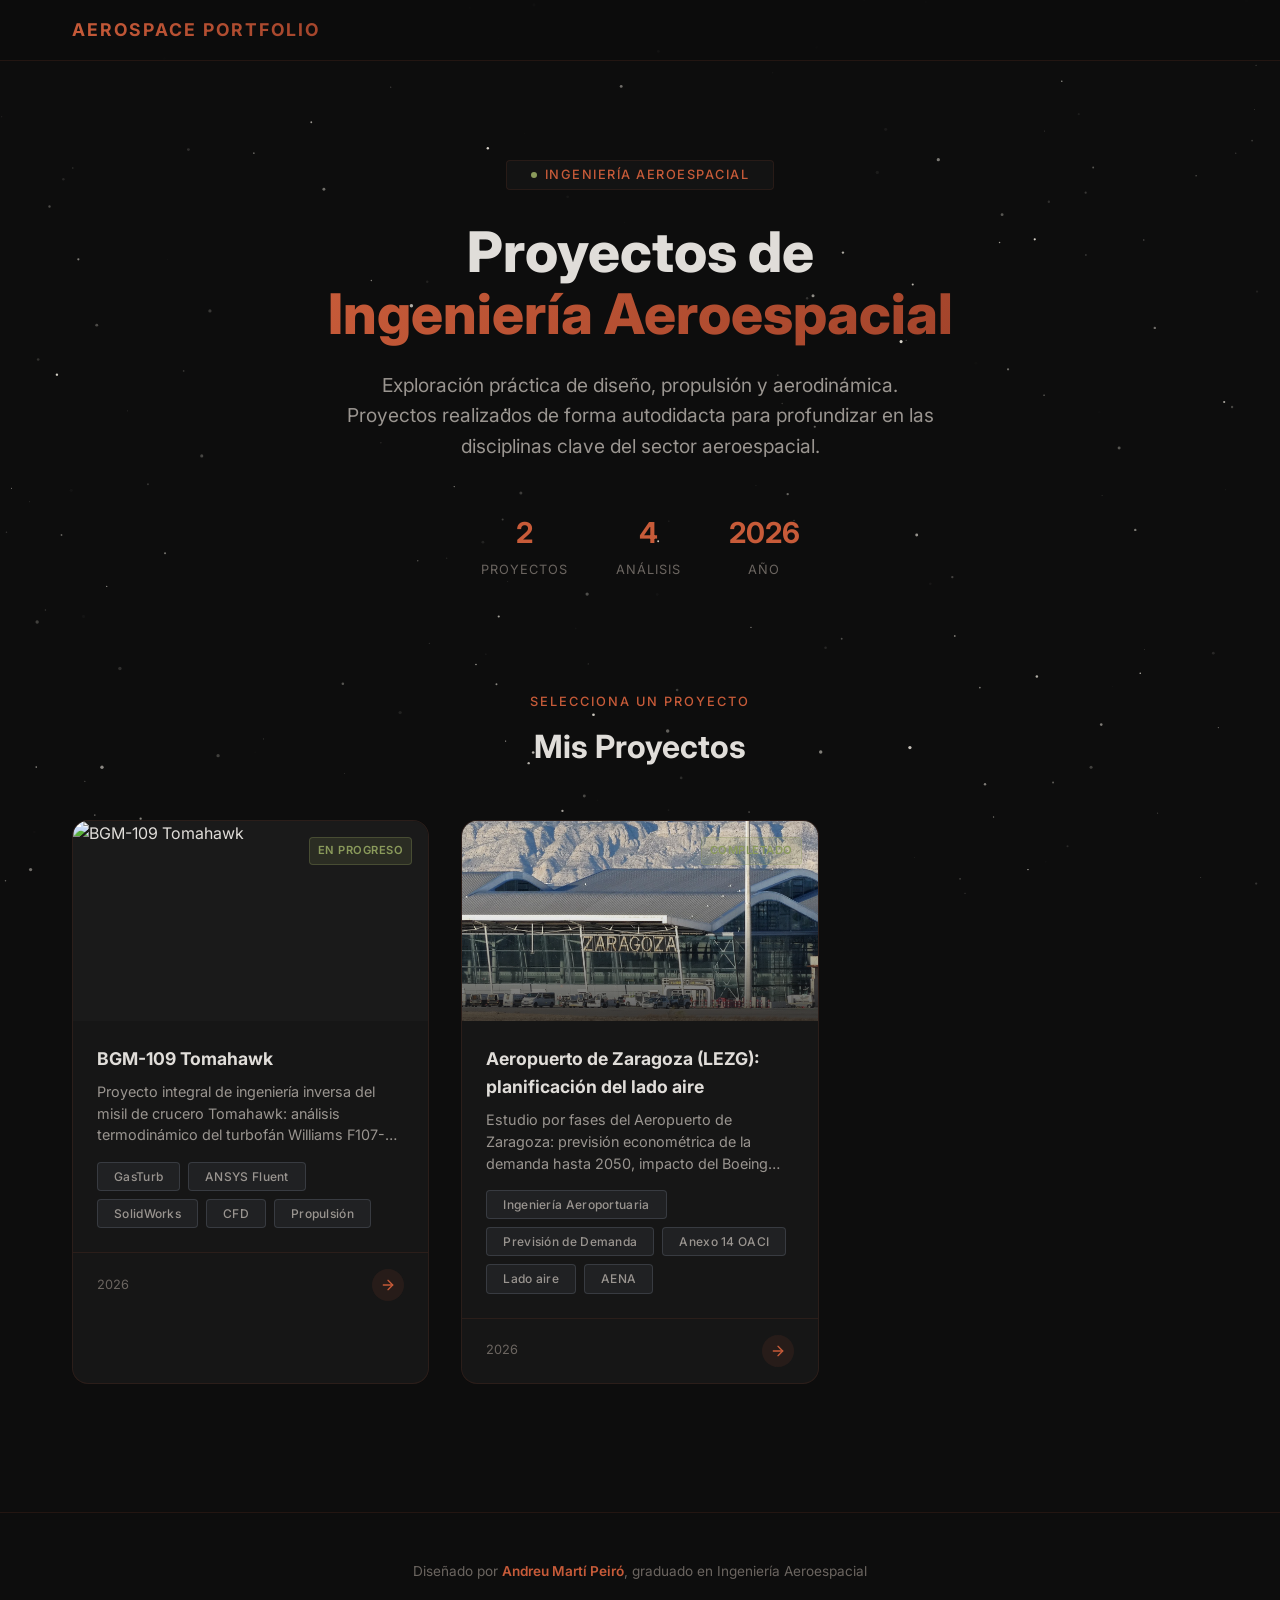
==== commit 83b01fd1: "Zaragoza: estudio por fases del lado aire (T3, T4 y T5) Convierte el proyecto de demanda en un estud" ====
--- a/index.html
+++ b/index.html
@@ -121,6 +121,7 @@
   <script src="parametric-data.js"></script>
   <script src="zaragoza-data.js"></script>
   <script src="zaragoza-view.js"></script>
+  <script src="lezg-fases.js"></script>
   <script src="projects.js"></script>
   <script src="app.js"></script>
 </body>
--- a/styles.css
+++ b/styles.css
@@ -2055,3 +2055,197 @@
   .elasticity-metrics-grid { grid-template-columns: 1fr; }
 }
 
+
+/* =========================================================
+   LEZG — Fases del estudio del lado aire (lezg-fases.js)
+   ========================================================= */
+.section-tab.pending { opacity: 0.55; }
+
+.lezg-phase { animation: fadeIn 0.4s ease; }
+.lezg-phase-header { text-align: left; }
+.lezg-phase-title {
+  font-size: 1.7rem;
+  font-weight: 800;
+  color: #fff;
+  margin: 0.8rem 0 0.6rem;
+  line-height: 1.25;
+}
+.lezg-phase-header .block-description { margin-bottom: 0; max-width: 820px; }
+
+.lezg-kpi-grid {
+  display: grid;
+  grid-template-columns: repeat(4, 1fr);
+  gap: 1rem;
+  margin: 0 0 2.5rem;
+}
+.lezg-kpi-grid .runway-card-val { font-size: 1.6rem; }
+.lezg-kpi-grid .runway-card-sub { display: block; line-height: 1.45; }
+.lezg-calc .lezg-kpi-grid { margin: 1.5rem 0 1rem; }
+
+.lezg-figure {
+  margin: 0 0 2.5rem;
+  background: #f4f2ef;
+  border-radius: var(--radius-lg);
+  padding: 0.8rem;
+  border: 1px solid var(--border-color);
+}
+.methodology-block .lezg-figure { margin: 1rem 0 0; }
+.lezg-figure img { width: 100%; height: auto; display: block; border-radius: var(--radius-sm); }
+.lezg-figure figcaption {
+  font-size: 0.8rem;
+  color: #55504b;
+  line-height: 1.5;
+  padding: 0.6rem 0.3rem 0.1rem;
+}
+.lezg-figure-narrow { max-width: 620px; margin-left: auto; margin-right: auto; }
+.lezg-figure-grid {
+  display: grid;
+  grid-template-columns: 1fr 1fr;
+  gap: 1.5rem;
+  align-items: start;
+  margin-bottom: 2.5rem;
+}
+.lezg-figure-grid > .lezg-figure, .lezg-figure-grid > .methodology-block { margin: 0; }
+
+.lezg-dictamen {
+  border-radius: var(--radius-md);
+  padding: 1.2rem 1.4rem;
+  margin: 0 0 1rem;
+  border: 1px solid rgba(212, 160, 58, 0.35);
+  background: rgba(212, 160, 58, 0.08);
+}
+.lezg-dictamen-lbl {
+  font-size: 0.72rem;
+  font-weight: 700;
+  text-transform: uppercase;
+  letter-spacing: 0.08em;
+  color: #d4a03a;
+}
+.lezg-dictamen p { margin: 0.4rem 0 0; font-size: 0.95rem; line-height: 1.65; color: var(--text-primary); }
+
+/* Calculadora de los tres segmentos */
+.lezg-calc-presets { display: flex; flex-wrap: wrap; gap: 0.5rem; margin-bottom: 1.2rem; }
+.lezg-calc-presets .toggle-btn,
+.lezg-calc .button-toggle-group .toggle-btn {
+  background: rgba(255, 255, 255, 0.04);
+  border: 1px solid var(--border-color);
+  color: var(--text-secondary);
+  padding: 0.45rem 0.9rem;
+  border-radius: var(--radius-md);
+  font-size: 0.82rem;
+  font-weight: 600;
+  cursor: pointer;
+  transition: all var(--transition-fast);
+}
+.lezg-calc-presets .toggle-btn:hover { color: #fff; border-color: var(--accent-cyan); }
+.lezg-calc-presets .toggle-btn.active,
+.lezg-calc .button-toggle-group .toggle-btn.active {
+  background: var(--accent-cyan);
+  border-color: var(--accent-cyan);
+  color: #fff;
+}
+.lezg-calc-controls {
+  display: grid;
+  grid-template-columns: 1fr 1fr auto;
+  gap: 1.5rem;
+  align-items: end;
+}
+.lezg-slider { display: flex; flex-direction: column; gap: 0.6rem; font-size: 0.88rem; color: var(--text-secondary); }
+.lezg-slider strong { color: #fff; font-family: var(--font-mono); font-weight: 600; margin-left: 0.3rem; }
+.lezg-slider input { width: 100%; }
+
+.lezg-runway-svg svg { width: 100%; height: auto; display: block; }
+.svg-runway { fill: #3a3633; }
+.svg-overrun { fill: rgba(255, 255, 255, 0.05); }
+.svg-thr { fill: var(--text-muted); font-size: 11px; text-anchor: middle; }
+.svg-s1 { fill: rgba(154, 149, 144, 0.55); }
+.svg-s2 { fill: rgba(212, 160, 58, 0.7); }
+.svg-s3 { fill: rgba(199, 91, 57, 0.85); }
+.svg-seg-lbl { fill: var(--text-secondary); font-size: 11px; text-anchor: middle; }
+.svg-exit { stroke: rgba(255, 255, 255, 0.35); stroke-width: 3; }
+.svg-exit.used { stroke: var(--accent-cyan); stroke-width: 5; }
+.svg-exit-lbl { fill: var(--text-secondary); font-size: 12px; text-anchor: middle; font-weight: 600; }
+.svg-exit-lbl.used { fill: var(--accent-cyan); }
+.svg-ret { fill: #d4a03a; }
+.svg-ort { fill: #e05a47; }
+.svg-mark-lbl { font-size: 10px; text-anchor: middle; }
+.lezg-calc-chart { margin-top: 0.5rem; min-height: 300px; }
+.lezg-calc-bottom {
+  display: grid;
+  grid-template-columns: 1.3fr 1fr;
+  gap: 1.5rem;
+  align-items: start;
+  margin-top: 1rem;
+}
+.lezg-calc-bottom .runway-conclusion-box { margin-top: 0; }
+.lezg-row-active td { background: rgba(199, 91, 57, 0.12); }
+.lezg-txt-ok { color: #a9bb72; }
+.lezg-txt-warn { color: #d4a03a; }
+.lezg-txt-bad { color: #e05a47; }
+.lezg-txt-muted { color: var(--text-muted); }
+
+/* Semáforo del dictamen */
+.lezg-sem-summary { display: flex; flex-wrap: wrap; gap: 0.5rem; margin-bottom: 1.2rem; }
+.lezg-sem-chip {
+  display: inline-flex;
+  align-items: center;
+  gap: 0.45rem;
+  padding: 0.4rem 0.85rem;
+  border-radius: 999px;
+  border: 1px solid var(--border-color);
+  background: rgba(255, 255, 255, 0.03);
+  color: var(--text-secondary);
+  font-size: 0.82rem;
+  font-weight: 600;
+  cursor: pointer;
+  transition: all var(--transition-fast);
+}
+.lezg-sem-chip:hover { color: #fff; border-color: var(--border-glow); }
+.lezg-sem-chip.active { color: #fff; border-color: var(--accent-cyan); background: rgba(199, 91, 57, 0.15); }
+.lezg-sem-n {
+  font-family: var(--font-mono);
+  font-size: 0.75rem;
+  background: rgba(255, 255, 255, 0.08);
+  border-radius: 999px;
+  padding: 0 0.45rem;
+}
+.lezg-dot { display: inline-block; width: 12px; height: 12px; border-radius: 50%; flex-shrink: 0; }
+.lezg-dot-verde { background: #8a9a5b; box-shadow: 0 0 8px rgba(138, 154, 91, 0.6); }
+.lezg-dot-ambar { background: #d4a03a; box-shadow: 0 0 8px rgba(212, 160, 58, 0.6); }
+.lezg-dot-rojo { background: #e05a47; box-shadow: 0 0 8px rgba(224, 90, 71, 0.6); }
+.lezg-dot-gris { background: #6b6560; }
+.lezg-sem-table td { vertical-align: top; line-height: 1.5; }
+.lezg-sem-table td:first-child { width: 28px; padding-top: 0.75rem; }
+.lezg-sem-res { font-weight: 600; white-space: nowrap; }
+.lezg-sem-res-verde { color: #a9bb72; }
+.lezg-sem-res-ambar { color: #d4a03a; }
+.lezg-sem-res-rojo { color: #e05a47; }
+.lezg-sem-res-gris { color: var(--text-muted); }
+
+@media (max-width: 900px) {
+  .lezg-kpi-grid { grid-template-columns: 1fr 1fr; }
+  .lezg-calc-controls { grid-template-columns: 1fr; }
+  .lezg-calc-bottom { grid-template-columns: 1fr; }
+  .lezg-figure-grid { grid-template-columns: 1fr; }
+}
+@media (max-width: 480px) {
+  .lezg-kpi-grid { grid-template-columns: 1fr; }
+  .lezg-phase-title { font-size: 1.35rem; }
+  .lezg-sem-res { white-space: normal; }
+}
+
+@media (max-width: 600px) {
+  .lezg-runway-svg { display: none; }
+  .lezg-sem-table thead { display: none; }
+  .lezg-sem-table, .lezg-sem-table tbody { display: block; }
+  .lezg-sem-table tr {
+    display: grid;
+    grid-template-columns: 22px 1fr;
+    column-gap: 0.5rem;
+    padding: 0.75rem 0.4rem;
+    border-bottom: 1px solid rgba(255, 255, 255, 0.06);
+  }
+  .lezg-sem-table td { display: block; padding: 0.1rem 0; border: 0; }
+  .lezg-sem-table td:first-child { grid-row: span 3; width: auto; padding-top: 0.25rem; }
+  .lezg-sem-table td:last-child { color: var(--text-secondary); font-size: 0.82rem; }
+}
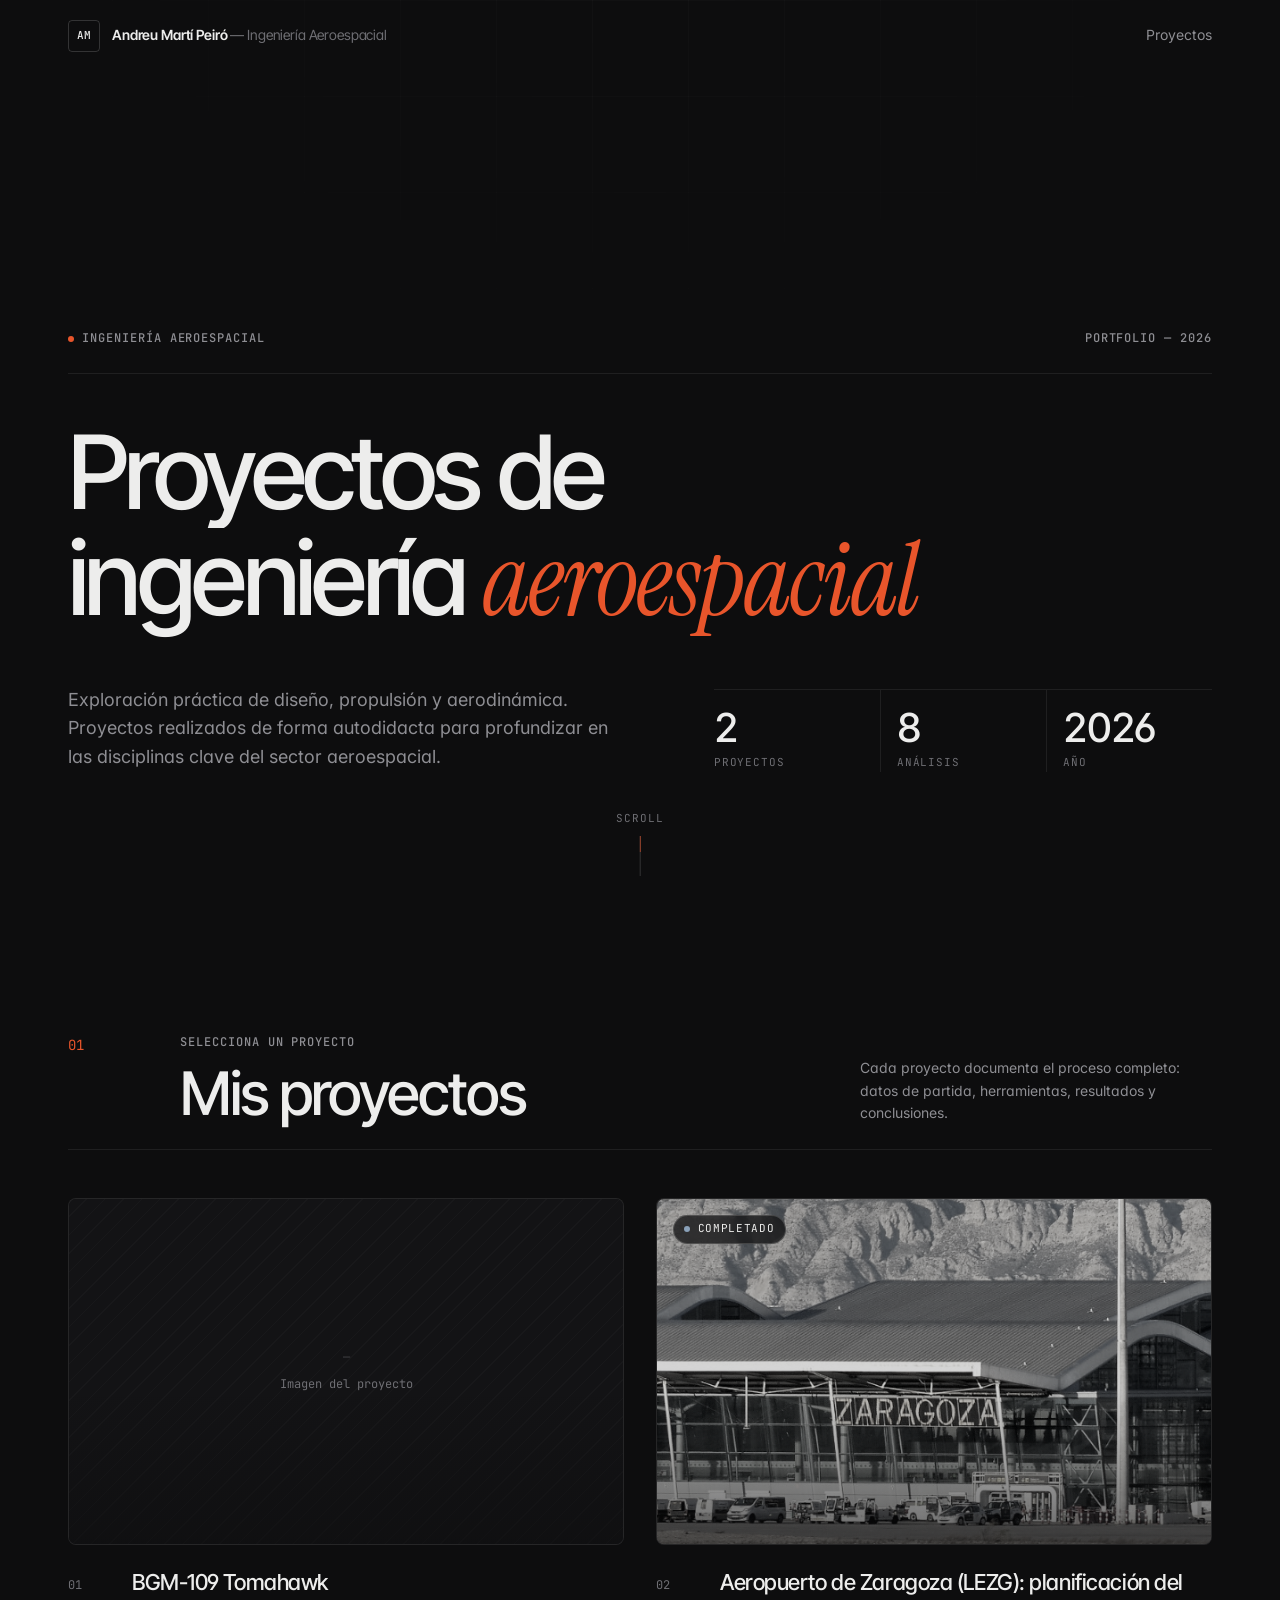
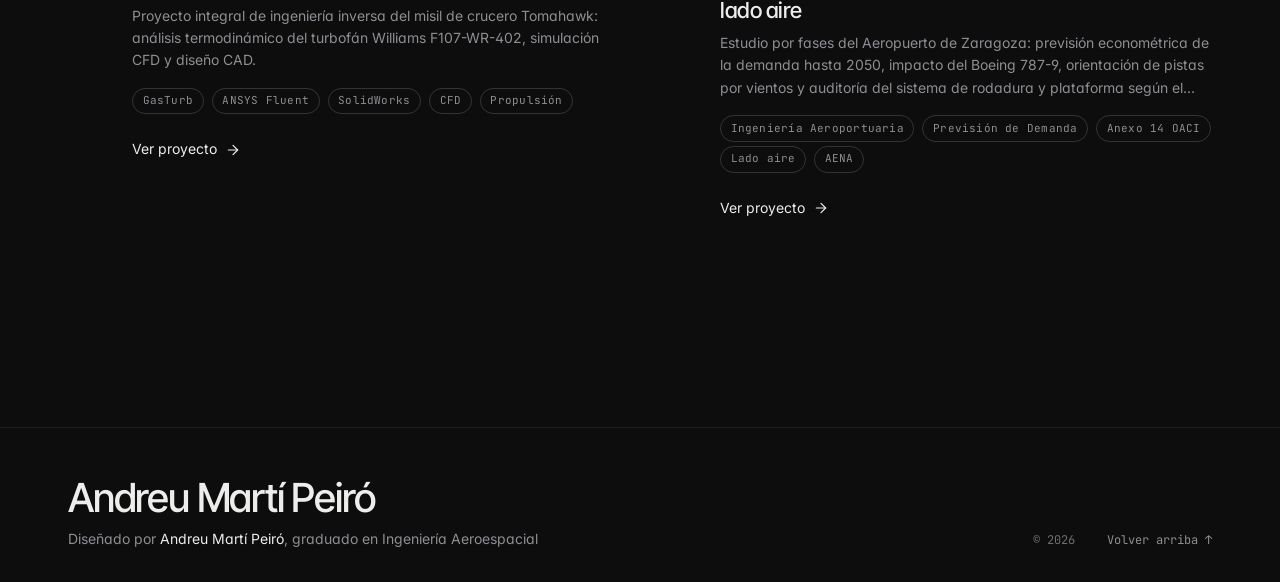
==== commit 029efb4a: "Rediseño visual: sistema de diseño en grises con acento naranja-rojo Aplica el sistema de diseño de " ====
--- a/index.html
+++ b/index.html
@@ -3,102 +3,138 @@
 <head>
   <meta charset="UTF-8" />
   <meta name="viewport" content="width=device-width, initial-scale=1.0" />
-  <title>Portfolio Aeroespacial — Proyectos de Ingeniería</title>
+  <title>Andreu Martí Peiró — Portfolio de Ingeniería Aeroespacial</title>
   <meta name="description" content="Portfolio de proyectos de ingeniería aeroespacial: diseño CAD, propulsión, aerodinámica y más. Proyectos extracurriculares de un estudiante de ingeniería aeroespacial." />
   <meta name="author" content="Andreu Martí Peiró" />
-  <meta property="og:title" content="Portfolio Aeroespacial" />
+  <meta name="theme-color" content="#0d0d0e" />
+  <meta property="og:title" content="Portfolio Aeroespacial — Andreu Martí Peiró" />
   <meta property="og:description" content="Proyectos de ingeniería aeroespacial: diseño, propulsión y aerodinámica." />
   <meta property="og:type" content="website" />
-  <link rel="icon" href="data:image/svg+xml,<svg xmlns='http://www.w3.org/2000/svg' viewBox='0 0 100 100'><text y='.9em' font-size='90'>🚀</text></svg>" />
-  <link rel="stylesheet" href="styles.css" />
+  <link rel="icon" href="data:image/svg+xml,<svg xmlns='http://www.w3.org/2000/svg' viewBox='0 0 32 32'><rect width='32' height='32' rx='6' fill='%230d0d0e'/><rect x='9' y='9' width='14' height='14' rx='7' fill='%23e8552b'/></svg>" />
+  <link rel="preconnect" href="https://fonts.googleapis.com" />
+  <link rel="preconnect" href="https://fonts.gstatic.com" crossorigin />
+  <script>document.documentElement.classList.add('js');</script>
+  <link rel="stylesheet" href="styles.css?v=20261031" />
 </head>
 <body>
 
-  <!-- Stars Background -->
-  <canvas id="stars-canvas"></canvas>
-
-  <!-- App Container -->
   <div id="app">
 
     <!-- Navbar -->
-    <nav class="navbar" id="navbar">
+    <header class="navbar" id="navbar">
       <div class="container">
-        <a href="#/" class="navbar-brand" id="navbar-brand">Aerospace Portfolio</a>
-        <button class="navbar-back" id="navbar-back">
-          <svg width="18" height="18" viewBox="0 0 24 24" fill="none" stroke="currentColor" stroke-width="2" stroke-linecap="round" stroke-linejoin="round">
-            <path d="m15 18-6-6 6-6"/>
+        <a href="#/" class="navbar-brand" id="navbar-brand" aria-label="Inicio">
+          <span class="brand-mark">AM</span>
+          <span>Andreu Martí Peiró <span class="brand-role">— Ingeniería Aeroespacial</span></span>
+        </a>
+        <button class="navbar-back" id="navbar-back" type="button">
+          <svg width="16" height="16" viewBox="0 0 24 24" fill="none" stroke="currentColor" stroke-width="1.75" stroke-linecap="round" stroke-linejoin="round" aria-hidden="true">
+            <path d="M19 12H5"/><path d="m12 19-7-7 7-7"/>
           </svg>
           Volver a proyectos
         </button>
+        <nav class="navbar-links" aria-label="Secciones">
+          <!-- Para un apartado nuevo: añade aquí <a href="#id-del-apartado" class="link-underline">Nombre</a> -->
+          <a href="#proyectos" class="link-underline">Proyectos</a>
+        </nav>
       </div>
-    </nav>
+      <div class="scroll-progress" id="scroll-progress"></div>
+    </header>
 
     <!-- ========== Landing View ========== -->
-    <div id="landing-view">
+    <main id="landing-view" class="view">
 
       <!-- Hero -->
-      <section class="hero">
+      <section class="hero" id="inicio">
         <div class="container">
-          <div class="hero-badge">
-            <span class="dot"></span>
-            Ingeniería Aeroespacial
+          <div class="hero-meta">
+            <span class="eyebrow"><span class="dot"></span>Ingeniería Aeroespacial</span>
+            <span class="eyebrow">Portfolio — 2026</span>
           </div>
-          <h1>
-            Proyectos de<br />
-            <span class="gradient-text">Ingeniería Aeroespacial</span>
+          <h1 class="hero-title">
+            <span class="line"><span>Proyectos de</span></span>
+            <span class="line"><span>ingeniería <em>aeroespacial</em></span></span>
           </h1>
-          <p class="hero-subtitle">
-            Exploración práctica de diseño, propulsión y aerodinámica.
-            Proyectos realizados de forma autodidacta para profundizar
-            en las disciplinas clave del sector aeroespacial.
-          </p>
-          <div class="hero-stats">
-            <div class="hero-stat">
-              <div class="hero-stat-value" id="stat-projects">1</div>
-              <div class="hero-stat-label">Proyectos</div>
-            </div>
-            <div class="hero-stat">
-              <div class="hero-stat-value" id="stat-sections">4</div>
-              <div class="hero-stat-label">Análisis</div>
-            </div>
-            <div class="hero-stat">
-              <div class="hero-stat-value">2026</div>
-              <div class="hero-stat-label">Año</div>
+          <div class="hero-bottom">
+            <p class="hero-subtitle">
+              Exploración práctica de diseño, propulsión y aerodinámica.
+              Proyectos realizados de forma autodidacta para profundizar
+              en las disciplinas clave del sector aeroespacial.
+            </p>
+            <div class="hero-stats">
+              <div class="hero-stat">
+                <div class="hero-stat-value" id="stat-projects">1</div>
+                <div class="hero-stat-label">Proyectos</div>
+              </div>
+              <div class="hero-stat">
+                <div class="hero-stat-value" id="stat-sections">4</div>
+                <div class="hero-stat-label">Análisis</div>
+              </div>
+              <div class="hero-stat">
+                <div class="hero-stat-value">2026</div>
+                <div class="hero-stat-label">Año</div>
+              </div>
             </div>
           </div>
         </div>
+        <a href="#proyectos" class="hero-scroll">Scroll<span class="hero-scroll-line"></span></a>
       </section>
 
-      <!-- Projects Grid -->
-      <section class="projects-section">
+      <!-- Projects -->
+      <section class="section" id="proyectos">
         <div class="container">
-          <div class="section-header">
-            <div class="section-label">Selecciona un proyecto</div>
-            <h2 class="section-title">Mis Proyectos</h2>
-          </div>
+          <header class="section-head reveal">
+            <span class="section-index">01</span>
+            <div>
+              <span class="eyebrow">Selecciona un proyecto</span>
+              <h2 class="section-title">Mis proyectos</h2>
+            </div>
+            <p class="section-intro">Cada proyecto documenta el proceso completo: datos de partida, herramientas, resultados y conclusiones.</p>
+          </header>
           <div class="projects-grid" id="projects-grid">
             <!-- Cards rendered by app.js -->
           </div>
         </div>
       </section>
 
-      <!-- Footer -->
+      <!--
+        Plantilla para un apartado nuevo (ver DESIGN.md):
+        <section class="section" id="sobre-mi">
+          <div class="container">
+            <header class="section-head reveal">
+              <span class="section-index">02</span>
+              <div>
+                <span class="eyebrow">Etiqueta corta</span>
+                <h2 class="section-title">Título del apartado</h2>
+              </div>
+              <p class="section-intro">Una o dos frases de introducción.</p>
+            </header>
+            … contenido con .reveal …
+          </div>
+        </section>
+      -->
+
       <footer class="footer">
-        <div class="container">
-          <p class="footer-text">
-            Diseñado por <span class="highlight">Andreu Martí Peiró</span>, graduado en Ingeniería Aeroespacial
-          </p>
+        <div class="container footer-inner">
+          <div>
+            <p class="footer-name">Andreu Martí Peiró</p>
+            <p class="footer-text">Diseñado por <span class="highlight">Andreu Martí Peiró</span>, graduado en Ingeniería Aeroespacial</p>
+          </div>
+          <div class="footer-aside">
+            <span>© 2026</span>
+            <button type="button" class="footer-top link-underline" data-scroll-top>Volver arriba ↑</button>
+          </div>
         </div>
       </footer>
-    </div>
+    </main>
 
     <!-- ========== Project View ========== -->
-    <div id="project-view" class="project-view">
+    <main id="project-view" class="project-view view">
       <div class="container">
         <div class="project-hero" id="project-hero">
           <!-- Rendered by app.js -->
         </div>
-        <div class="section-tabs" id="section-tabs">
+        <div class="section-tabs" id="section-tabs" role="tablist">
           <!-- Rendered by app.js -->
         </div>
         <div id="section-content">
@@ -106,23 +142,28 @@
         </div>
       </div>
       <footer class="footer">
-        <div class="container">
-          <p class="footer-text">
-            Diseñado por <span class="highlight">Andreu Martí Peiró</span>, graduado en Ingeniería Aeroespacial
-          </p>
+        <div class="container footer-inner">
+          <div>
+            <p class="footer-name">Andreu Martí Peiró</p>
+            <p class="footer-text">Diseñado por <span class="highlight">Andreu Martí Peiró</span>, graduado en Ingeniería Aeroespacial</p>
+          </div>
+          <div class="footer-aside">
+            <span>© 2026</span>
+            <button type="button" class="footer-top link-underline" data-scroll-top>Volver arriba ↑</button>
+          </div>
         </div>
       </footer>
-    </div>
+    </main>
 
   </div>
 
   <!-- Scripts -->
   <script src="https://cdn.plot.ly/plotly-2.35.0.min.js" charset="utf-8"></script>
-  <script src="parametric-data.js"></script>
-  <script src="zaragoza-data.js"></script>
-  <script src="zaragoza-view.js"></script>
-  <script src="lezg-fases.js"></script>
-  <script src="projects.js"></script>
-  <script src="app.js"></script>
+  <script src="parametric-data.js?v=20261031"></script>
+  <script src="zaragoza-data.js?v=20261031"></script>
+  <script src="zaragoza-view.js?v=20261031"></script>
+  <script src="lezg-fases.js?v=20261031"></script>
+  <script src="projects.js?v=20261031"></script>
+  <script src="app.js?v=20261031"></script>
 </body>
 </html>
--- a/styles.css
+++ b/styles.css
@@ -1,112 +1,225 @@
 /* ============================================
-   DESIGN SYSTEM — Aerospace Portfolio
+   SISTEMA DE DISEÑO — Portfolio Aeroespacial
+   Guía completa en DESIGN.md. Usa siempre los tokens
+   de :root; no escribas colores ni duraciones sueltos.
    ============================================ */
 
-/* --- Google Fonts --- */
-@import url('https://fonts.googleapis.com/css2?family=Inter:wght@300;400;500;600;700;800;900&family=JetBrains+Mono:wght@400;500&display=swap');
-
-/* --- CSS Variables --- */
+@import url('https://fonts.googleapis.com/css2?family=Inter:wght@300;400;500;600;700&family=Inter+Tight:wght@400;500;600;700&family=Instrument+Serif:ital@0;1&family=JetBrains+Mono:wght@400;500&display=swap');
+
 :root {
-  /* Colors */
-  --bg-primary: #0d0d0d;
-  --bg-secondary: #1a1a1a;
-  --bg-card: rgba(26, 26, 26, 0.75);
-  --bg-glass: rgba(26, 26, 26, 0.5);
-  --accent-cyan: #c75b39;
-  --accent-blue: #a3442b;
-  --accent-purple: #c75b39;
-  --accent-green: #8a9a5b;
-  --accent-orange: #c75b39;
-  --text-primary: #e0ddd9;
-  --text-secondary: #9a9590;
-  --text-muted: #6b6560;
-  --border-color: rgba(199, 91, 57, 0.12);
-  --border-glow: rgba(199, 91, 57, 0.35);
-  --gradient-accent: linear-gradient(135deg, #c75b39, #a3442b);
-  --gradient-hero: linear-gradient(180deg, #0d0d0d 0%, #141414 50%, #0d0d0d 100%);
-  --shadow-glow: 0 0 30px rgba(199, 91, 57, 0.12);
-  --shadow-card: 0 8px 32px rgba(0, 0, 0, 0.5);
-
-  /* Typography */
-  --font-display: 'Inter', sans-serif;
-  --font-body: 'Inter', sans-serif;
-  --font-mono: 'JetBrains Mono', monospace;
-
-  /* Spacing */
-  --space-xs: 0.25rem;
-  --space-sm: 0.5rem;
+  /* --- Escala de grises (color principal) --- */
+  --gray-950: #0d0d0e;
+  --gray-900: #131315;
+  --gray-850: #19191b;
+  --gray-800: #202023;
+  --gray-700: #2c2c30;
+  --gray-600: #45454a;
+  --gray-500: #6e6e73;
+  --gray-400: #8e8e93;
+  --gray-300: #b4b4b8;
+  --gray-200: #d6d6d8;
+  --gray-100: #ededec;
+  --gray-50:  #f7f7f6;
+
+  /* --- Acento: naranja-rojo (secundario) --- */
+  --accent: #e8552b;
+  --accent-hover: #ff6b3d;
+  --accent-deep: #b8401f;
+  --accent-soft: rgba(232, 85, 43, 0.12);
+  --accent-line: rgba(232, 85, 43, 0.4);
+  --on-accent: #111112;
+
+  /* --- Terciario: azul acero (datos, información secundaria) --- */
+  --tertiary: #8aa1b9;
+  --tertiary-soft: rgba(138, 161, 185, 0.12);
+  --tertiary-line: rgba(138, 161, 185, 0.4);
+
+  /* --- Roles semánticos --- */
+  --bg: var(--gray-950);
+  --bg-raised: var(--gray-900);
+  --bg-elevated: var(--gray-850);
+  --bg-sunken: rgba(0, 0, 0, 0.25);
+  --text: var(--gray-100);
+  --text-2: var(--gray-400);
+  --text-3: var(--gray-500);
+  --line: rgba(255, 255, 255, 0.08);
+  --line-strong: rgba(255, 255, 255, 0.16);
+
+  /* --- Tipografía --- */
+  --font-display: 'Inter Tight', 'Inter', system-ui, sans-serif;
+  --font-body: 'Inter', system-ui, sans-serif;
+  --font-serif: 'Instrument Serif', Georgia, serif;
+  --font-mono: 'JetBrains Mono', ui-monospace, monospace;
+
+  --fs-2xs: 0.6875rem;
+  --fs-xs: 0.75rem;
+  --fs-sm: 0.875rem;
+  --fs-base: 1rem;
+  --fs-md: 1.125rem;
+  --fs-lg: 1.375rem;
+  --fs-xl: clamp(1.75rem, 3.2vw, 2.5rem);
+  --fs-2xl: clamp(2.25rem, 5vw, 3.75rem);
+  --fs-3xl: clamp(2.75rem, 8vw, 6.5rem);
+
+  /* --- Espaciado --- */
+  --space-2xs: 0.25rem;
+  --space-xs: 0.5rem;
+  --space-sm: 0.75rem;
   --space-md: 1rem;
   --space-lg: 1.5rem;
   --space-xl: 2rem;
   --space-2xl: 3rem;
-  --space-3xl: 4rem;
-
-  /* Border Radius */
-  --radius-sm: 6px;
-  --radius-md: 12px;
-  --radius-lg: 16px;
-  --radius-xl: 24px;
-
-  /* Transitions */
-  --transition-fast: 150ms ease;
-  --transition-base: 250ms ease;
-  --transition-slow: 400ms cubic-bezier(0.4, 0, 0.2, 1);
-}
-
-/* --- Reset & Base --- */
-*, *::before, *::after {
-  margin: 0;
-  padding: 0;
-  box-sizing: border-box;
-}
+  --space-3xl: 5rem;
+  --space-4xl: 8rem;
+
+  /* --- Layout --- */
+  --container: 1240px;
+  --gutter: clamp(1rem, 4vw, 3rem);
+  --nav-h: 72px;
+
+  /* --- Radios (contenidos: estética editorial) --- */
+  --radius-xs: 2px;
+  --radius-sm: 4px;
+  --radius-md: 8px;
+  --radius-pill: 999px;
+
+  /* --- Movimiento --- */
+  --ease-out: cubic-bezier(0.16, 1, 0.3, 1);
+  --ease-in-out: cubic-bezier(0.65, 0, 0.35, 1);
+  --dur-1: 160ms;
+  --dur-2: 320ms;
+  --dur-3: 600ms;
+  --dur-4: 1000ms;
+
+  /* --- Alias heredados (compatibilidad con contenido antiguo) --- */
+  --text-primary: var(--text);
+  --text-secondary: var(--text-2);
+  --text-muted: var(--text-3);
+  --accent-cyan: var(--accent);
+  --accent-blue: var(--accent-deep);
+  --accent-green: var(--tertiary);
+  --border-color: var(--line);
+  --border-glow: var(--line-strong);
+  --bg-primary: var(--bg);
+  --bg-secondary: var(--bg-raised);
+  --bg-card: var(--bg-raised);
+}
+
+/* ============================================
+   BASE
+   ============================================ */
+*, *::before, *::after { margin: 0; padding: 0; box-sizing: border-box; }
 
 html {
+  font-size: 16px;
   scroll-behavior: smooth;
-  font-size: 16px;
+  scroll-padding-top: calc(var(--nav-h) + 1rem);
 }
 
 body {
   font-family: var(--font-body);
-  background: var(--bg-primary);
-  color: var(--text-primary);
+  font-size: var(--fs-base);
+  background: var(--bg);
+  color: var(--text);
   line-height: 1.6;
   min-height: 100vh;
   overflow-x: hidden;
   -webkit-font-smoothing: antialiased;
-}
-
-a { color: var(--accent-cyan); text-decoration: none; transition: color var(--transition-fast); }
-a:hover { color: var(--accent-blue); }
-
-img { max-width: 100%; height: auto; display: block; }
-
-/* --- Scrollbar --- */
-::-webkit-scrollbar { width: 8px; }
-::-webkit-scrollbar-track { background: var(--bg-primary); }
-::-webkit-scrollbar-thumb { background: var(--accent-cyan); border-radius: 4px; }
-::-webkit-scrollbar-thumb:hover { background: var(--accent-blue); }
-
-/* --- Stars Background --- */
-#stars-canvas {
+  -moz-osx-font-smoothing: grayscale;
+  font-feature-settings: 'ss01', 'cv11';
+}
+
+/* Retícula técnica de fondo, muy tenue y desvanecida hacia abajo */
+body::before {
+  content: '';
   position: fixed;
-  top: 0; left: 0;
-  width: 100%; height: 100%;
+  inset: 0;
   z-index: 0;
   pointer-events: none;
-}
-
-/* --- Main Layout --- */
-#app {
+  background-image:
+    linear-gradient(var(--line) 1px, transparent 1px),
+    linear-gradient(90deg, var(--line) 1px, transparent 1px);
+  background-size: 96px 96px;
+  background-position: center top;
+  opacity: 0.28;
+  -webkit-mask-image: radial-gradient(ellipse 80% 60% at 50% 0%, #000 0%, transparent 75%);
+  mask-image: radial-gradient(ellipse 80% 60% at 50% 0%, #000 0%, transparent 75%);
+}
+
+::selection { background: var(--accent); color: var(--on-accent); }
+
+a { color: inherit; text-decoration: none; }
+
+img { max-width: 100%; height: auto; display: block; }
+
+button { font: inherit; color: inherit; }
+
+:focus-visible { outline: 2px solid var(--accent); outline-offset: 3px; border-radius: var(--radius-xs); }
+
+::-webkit-scrollbar { width: 10px; height: 10px; }
+::-webkit-scrollbar-track { background: var(--bg); }
+::-webkit-scrollbar-thumb { background: var(--gray-700); border: 3px solid var(--bg); border-radius: var(--radius-pill); }
+::-webkit-scrollbar-thumb:hover { background: var(--gray-600); }
+
+#app { position: relative; z-index: 1; min-height: 100vh; }
+
+.container {
+  width: 100%;
+  max-width: var(--container);
+  margin: 0 auto;
+  padding: 0 var(--gutter);
+}
+
+/* ============================================
+   PRIMITIVAS TIPOGRÁFICAS
+   ============================================ */
+.eyebrow {
+  display: inline-flex;
+  align-items: center;
+  gap: var(--space-xs);
+  font-family: var(--font-mono);
+  font-size: var(--fs-xs);
+  font-weight: 500;
+  letter-spacing: 0.08em;
+  text-transform: uppercase;
+  color: var(--text-2);
+}
+
+.eyebrow .dot {
+  width: 6px;
+  height: 6px;
+  border-radius: 50%;
+  background: var(--accent);
+  box-shadow: 0 0 0 0 var(--accent-line);
+  animation: dotPulse 2.4s var(--ease-out) infinite;
+}
+
+.serif-accent,
+em.serif {
+  font-family: var(--font-serif);
+  font-style: italic;
+  font-weight: 400;
+  letter-spacing: 0;
+}
+
+/* Subrayado animado para enlaces de texto */
+.link-underline {
   position: relative;
-  z-index: 1;
-  min-height: 100vh;
-}
-
-.container {
-  max-width: 1200px;
-  margin: 0 auto;
-  padding: 0 var(--space-xl);
-}
+  display: inline-flex;
+  align-items: center;
+  gap: var(--space-xs);
+}
+.link-underline::after {
+  content: '';
+  position: absolute;
+  left: 0; right: 0; bottom: -2px;
+  height: 1px;
+  background: currentColor;
+  transform: scaleX(0);
+  transform-origin: right;
+  transition: transform var(--dur-2) var(--ease-out);
+}
+.link-underline:hover::after { transform: scaleX(1); transform-origin: left; }
 
 /* ============================================
    NAVBAR
@@ -115,253 +228,395 @@
   position: fixed;
   top: 0; left: 0; right: 0;
   z-index: 100;
-  padding: var(--space-md) 0;
-  background: rgba(13, 13, 13, 0.88);
-  backdrop-filter: blur(20px);
-  border-bottom: 1px solid var(--border-color);
-  transition: background var(--transition-base);
-}
+  height: var(--nav-h);
+  display: flex;
+  align-items: center;
+  border-bottom: 1px solid transparent;
+  transition:
+    background var(--dur-2) var(--ease-out),
+    border-color var(--dur-2) var(--ease-out),
+    transform var(--dur-3) var(--ease-out);
+}
+
+.navbar.is-scrolled {
+  background: rgba(13, 13, 14, 0.78);
+  backdrop-filter: saturate(140%) blur(16px);
+  -webkit-backdrop-filter: saturate(140%) blur(16px);
+  border-bottom-color: var(--line);
+}
+
+.navbar.is-hidden { transform: translateY(-100%); }
 
 .navbar .container {
   display: flex;
   align-items: center;
   justify-content: space-between;
+  gap: var(--space-lg);
 }
 
 .navbar-brand {
+  display: inline-flex;
+  align-items: center;
+  gap: var(--space-sm);
   font-family: var(--font-display);
-  font-size: 1.1rem;
-  font-weight: 700;
-  background: var(--gradient-accent);
-  -webkit-background-clip: text;
-  -webkit-text-fill-color: transparent;
-  background-clip: text;
-  letter-spacing: 2px;
-  text-transform: uppercase;
-  cursor: pointer;
-}
+  font-weight: 600;
+  font-size: var(--fs-sm);
+  letter-spacing: -0.01em;
+  color: var(--text);
+}
+
+.brand-mark {
+  display: grid;
+  place-items: center;
+  width: 32px;
+  height: 32px;
+  border: 1px solid var(--line-strong);
+  border-radius: var(--radius-sm);
+  font-family: var(--font-mono);
+  font-size: var(--fs-2xs);
+  font-weight: 500;
+  letter-spacing: 0.04em;
+  transition: background var(--dur-2) var(--ease-out), color var(--dur-2) var(--ease-out), border-color var(--dur-2) var(--ease-out);
+}
+.navbar-brand:hover .brand-mark { background: var(--accent); border-color: var(--accent); color: var(--on-accent); }
+
+.brand-role { color: var(--text-3); font-weight: 400; }
+
+.navbar-links {
+  display: flex;
+  align-items: center;
+  gap: var(--space-xl);
+  font-size: var(--fs-sm);
+  color: var(--text-2);
+}
+.navbar-links a { transition: color var(--dur-1) ease; }
+.navbar-links a:hover { color: var(--text); }
 
 .navbar-back {
   display: none;
   align-items: center;
-  gap: var(--space-sm);
-  color: var(--text-secondary);
-  font-size: 0.9rem;
+  gap: var(--space-xs);
+  padding: 0.5rem 0.9rem 0.5rem 0.7rem;
+  background: transparent;
+  border: 1px solid var(--line-strong);
+  border-radius: var(--radius-pill);
+  color: var(--text);
+  font-size: var(--fs-sm);
   cursor: pointer;
-  transition: color var(--transition-fast);
-  background: none;
-  border: none;
-  font-family: var(--font-body);
-}
-.navbar-back:hover { color: var(--accent-cyan); }
-.navbar-back svg { width: 18px; height: 18px; }
-
-.navbar-back.visible { display: flex; }
+  transition: border-color var(--dur-2) var(--ease-out), background var(--dur-2) var(--ease-out);
+}
+.navbar-back svg { transition: transform var(--dur-2) var(--ease-out); }
+.navbar-back:hover { border-color: var(--text); background: rgba(255, 255, 255, 0.04); }
+.navbar-back:hover svg { transform: translateX(-3px); }
+.navbar-back.visible { display: inline-flex; }
+.navbar-back.visible + .navbar-links,
+body.on-project .navbar-links { display: none; }
+
+/* Barra de progreso de lectura */
+.scroll-progress {
+  position: absolute;
+  left: 0; bottom: -1px;
+  height: 1px;
+  width: 100%;
+  background: var(--accent);
+  transform: scaleX(var(--progress, 0));
+  transform-origin: left;
+  pointer-events: none;
+}
 
 /* ============================================
-   HERO SECTION
+   VISTAS Y TRANSICIÓN ENTRE ELLAS
+   ============================================ */
+.view {
+  transition: opacity var(--dur-2) var(--ease-in-out), transform var(--dur-2) var(--ease-in-out);
+}
+#app.is-leaving .view { opacity: 0; transform: translateY(12px); }
+
+/* ============================================
+   REVELADO AL HACER SCROLL
+   Añade .reveal a cualquier bloque; --d = retardo.
+   ============================================ */
+.js .reveal {
+  opacity: 0;
+  transform: translateY(28px);
+  transition:
+    opacity var(--dur-4) var(--ease-out),
+    transform var(--dur-4) var(--ease-out);
+  transition-delay: var(--d, 0ms);
+}
+.js .reveal.is-visible { opacity: 1; transform: none; }
+
+/* ============================================
+   HERO (portada)
    ============================================ */
 .hero {
-  padding: 10rem 0 4rem;
-  text-align: center;
   position: relative;
-}
-
-.hero-badge {
-  display: inline-flex;
-  align-items: center;
-  gap: var(--space-sm);
-  padding: var(--space-xs) var(--space-lg);
-  background: var(--bg-glass);
-  border: 1px solid var(--border-color);
-  border-radius: 4px;
-  font-size: 0.8rem;
-  font-family: var(--font-body);
+  min-height: 100svh;
+  display: flex;
+  align-items: flex-end;
+  padding: calc(var(--nav-h) + var(--space-3xl)) 0 calc(var(--space-3xl) + 3rem);
+}
+
+.hero .container { width: 100%; }
+
+.hero-meta {
+  display: flex;
+  justify-content: space-between;
+  align-items: center;
+  flex-wrap: wrap;
+  gap: var(--space-md);
+  padding-bottom: var(--space-lg);
+  margin-bottom: var(--space-2xl);
+  border-bottom: 1px solid var(--line);
+  animation: fadeIn var(--dur-4) var(--ease-out) both;
+}
+
+.hero-title {
+  font-family: var(--font-display);
+  font-size: var(--fs-3xl);
   font-weight: 500;
-  color: var(--accent-cyan);
-  margin-bottom: var(--space-xl);
-  letter-spacing: 1.5px;
-  text-transform: uppercase;
-  animation: fadeInDown 0.6s ease forwards;
-}
-
-.hero-badge .dot {
-  width: 6px; height: 6px;
-  background: var(--accent-green);
-  border-radius: 50%;
-  animation: pulse 2s infinite;
-}
-
-.hero h1 {
-  font-family: var(--font-display);
-  font-size: clamp(2rem, 5vw, 3.5rem);
-  font-weight: 800;
-  line-height: 1.1;
-  margin-bottom: var(--space-lg);
-  animation: fadeInUp 0.6s ease 0.1s forwards;
-  opacity: 0;
-}
-
-.hero h1 .gradient-text {
-  background: var(--gradient-accent);
-  -webkit-background-clip: text;
-  -webkit-text-fill-color: transparent;
-  background-clip: text;
+  line-height: 0.98;
+  letter-spacing: -0.045em;
+  margin-bottom: var(--space-2xl);
+}
+
+.hero-title .line { display: block; overflow: hidden; padding-bottom: 0.06em; }
+.hero-title .line > span {
+  display: inline-block;
+  animation: lineUp 1.1s var(--ease-out) both;
+}
+.hero-title .line:nth-child(2) > span { animation-delay: 120ms; }
+.hero-title .line:nth-child(3) > span { animation-delay: 240ms; }
+.hero-title em { font-family: var(--font-serif); font-style: italic; font-weight: 400; letter-spacing: -0.02em; color: var(--accent); }
+
+.hero-bottom {
+  display: grid;
+  grid-template-columns: minmax(0, 1.2fr) minmax(0, 1fr);
+  gap: var(--space-2xl);
+  align-items: end;
+  animation: fadeUp var(--dur-4) var(--ease-out) 380ms both;
 }
 
 .hero-subtitle {
-  font-size: clamp(1rem, 2vw, 1.2rem);
-  color: var(--text-secondary);
-  max-width: 600px;
-  margin: 0 auto var(--space-2xl);
-  animation: fadeInUp 0.6s ease 0.2s forwards;
-  opacity: 0;
+  max-width: 34rem;
+  font-size: var(--fs-md);
+  line-height: 1.6;
+  color: var(--text-2);
 }
 
 .hero-stats {
-  display: flex;
-  justify-content: center;
-  gap: var(--space-2xl);
-  animation: fadeInUp 0.6s ease 0.3s forwards;
-  opacity: 0;
+  display: grid;
+  grid-template-columns: repeat(3, 1fr);
+  border-top: 1px solid var(--line);
 }
 
 .hero-stat {
-  text-align: center;
-}
+  padding: var(--space-md) var(--space-md) 0 0;
+}
+.hero-stat + .hero-stat { padding-left: var(--space-md); border-left: 1px solid var(--line); }
 
 .hero-stat-value {
   font-family: var(--font-display);
-  font-size: 1.8rem;
-  font-weight: 700;
-  color: var(--accent-cyan);
+  font-size: var(--fs-xl);
+  font-weight: 500;
+  letter-spacing: -0.03em;
+  line-height: 1.1;
+  font-variant-numeric: tabular-nums;
 }
 
 .hero-stat-label {
-  font-size: 0.8rem;
-  color: var(--text-muted);
+  margin-top: var(--space-2xs);
+  font-family: var(--font-mono);
+  font-size: var(--fs-2xs);
+  letter-spacing: 0.08em;
   text-transform: uppercase;
-  letter-spacing: 1px;
-  margin-top: var(--space-xs);
+  color: var(--text-3);
+}
+
+.hero-scroll {
+  position: absolute;
+  left: 50%;
+  bottom: var(--space-lg);
+  transform: translateX(-50%);
+  display: flex;
+  flex-direction: column;
+  align-items: center;
+  gap: var(--space-xs);
+  font-family: var(--font-mono);
+  font-size: var(--fs-2xs);
+  letter-spacing: 0.1em;
+  text-transform: uppercase;
+  color: var(--text-3);
+  transition: color var(--dur-2) ease;
+  animation: fadeIn var(--dur-4) ease 900ms both;
+}
+.hero-scroll:hover { color: var(--text); }
+.hero-scroll-line {
+  position: relative;
+  width: 1px;
+  height: 40px;
+  background: var(--line-strong);
+  overflow: hidden;
+}
+.hero-scroll-line::after {
+  content: '';
+  position: absolute;
+  left: 0; top: 0;
+  width: 100%;
+  height: 40%;
+  background: var(--accent);
+  animation: scrollLine 2.2s var(--ease-in-out) infinite;
 }
 
 /* ============================================
-   PROJECTS GRID
+   SECCIONES GENÉRICAS (patrón para nuevos apartados)
+   <section class="section" id="…">
+     <header class="section-head reveal">…</header>
    ============================================ */
-.projects-section {
-  padding: var(--space-2xl) 0 var(--space-3xl);
-}
-
-.section-header {
-  text-align: center;
+.section { padding: var(--space-4xl) 0 var(--space-3xl); }
+
+.section-head {
+  display: grid;
+  grid-template-columns: 5rem minmax(0, 1fr) minmax(0, 22rem);
+  align-items: end;
+  gap: var(--space-xl);
+  padding-bottom: var(--space-lg);
   margin-bottom: var(--space-2xl);
-}
-
-.section-label {
-  font-family: var(--font-body);
-  font-size: 0.8rem;
-  font-weight: 500;
-  color: var(--accent-cyan);
-  text-transform: uppercase;
-  letter-spacing: 2px;
-  margin-bottom: var(--space-sm);
+  border-bottom: 1px solid var(--line);
+}
+
+.section-index {
+  font-family: var(--font-mono);
+  font-size: var(--fs-sm);
+  color: var(--accent);
+  align-self: start;
+  padding-top: 0.4rem;
 }
 
 .section-title {
   font-family: var(--font-display);
-  font-size: clamp(1.5rem, 3vw, 2rem);
-  font-weight: 700;
-}
-
+  font-size: var(--fs-2xl);
+  font-weight: 500;
+  letter-spacing: -0.035em;
+  line-height: 1.05;
+  margin-top: var(--space-xs);
+}
+
+.section-intro {
+  font-size: var(--fs-sm);
+  color: var(--text-2);
+  line-height: 1.6;
+}
+
+/* ============================================
+   TARJETAS DE PROYECTO
+   ============================================ */
 .projects-grid {
   display: grid;
-  grid-template-columns: repeat(auto-fill, minmax(350px, 1fr));
-  gap: var(--space-xl);
-}
-
-/* --- Project Card --- */
+  grid-template-columns: repeat(auto-fill, minmax(min(100%, 480px), 1fr));
+  gap: var(--space-2xl) var(--space-xl);
+}
+
 .project-card {
   position: relative;
-  background: var(--bg-card);
-  border: 1px solid var(--border-color);
-  border-radius: var(--radius-lg);
+  display: flex;
+  flex-direction: column;
+  cursor: pointer;
+  outline: none;
+}
+
+.project-card-media {
+  position: relative;
+  aspect-ratio: 16 / 10;
   overflow: hidden;
-  cursor: pointer;
-  transition: transform var(--transition-slow), box-shadow var(--transition-slow), border-color var(--transition-slow);
-  animation: fadeInUp 0.5s ease forwards;
-  opacity: 0;
-  backdrop-filter: blur(10px);
-}
-
-.project-card:hover {
-  transform: translateY(-8px);
-  box-shadow: var(--shadow-glow);
-  border-color: var(--border-glow);
-}
-
-.project-card-image {
-  position: relative;
-  width: 100%;
-  height: 200px;
-  overflow: hidden;
-  background: var(--bg-secondary);
-}
-
-.project-card-image img {
+  border-radius: var(--radius-md);
+  background: var(--bg-raised);
+  border: 1px solid var(--line);
+}
+
+.project-card-media img {
   width: 100%;
   height: 100%;
   object-fit: cover;
-  transition: transform var(--transition-slow);
-}
-
-.project-card:hover .project-card-image img {
-  transform: scale(1.05);
-}
-
-.project-card-image::after {
+  filter: grayscale(0.85) brightness(0.82) contrast(1.05);
+  transform: scale(1.01);
+  transition:
+    transform 1.2s var(--ease-out),
+    filter var(--dur-3) var(--ease-out);
+}
+
+.project-card:hover .project-card-media img,
+.project-card:focus-visible .project-card-media img {
+  filter: grayscale(0) brightness(1) contrast(1);
+  transform: scale(1.045);
+}
+
+.project-card-media::after {
   content: '';
   position: absolute;
-  bottom: 0; left: 0; right: 0;
-  height: 60%;
-  background: linear-gradient(transparent, var(--bg-card));
+  inset: 0;
+  background: linear-gradient(180deg, transparent 55%, rgba(13, 13, 14, 0.55));
+  pointer-events: none;
 }
 
 .project-card-status {
   position: absolute;
   top: var(--space-md);
-  right: var(--space-md);
-  padding: var(--space-xs) var(--space-sm);
-  background: rgba(138, 154, 91, 0.15);
-  border: 1px solid rgba(138, 154, 91, 0.3);
-  border-radius: 4px;
-  font-size: 0.7rem;
-  font-weight: 600;
-  color: var(--accent-green);
+  left: var(--space-md);
+  z-index: 2;
+  display: inline-flex;
+  align-items: center;
+  gap: 0.45rem;
+  padding: 0.3rem 0.65rem;
+  background: rgba(13, 13, 14, 0.72);
+  backdrop-filter: blur(8px);
+  -webkit-backdrop-filter: blur(8px);
+  border: 1px solid var(--line-strong);
+  border-radius: var(--radius-pill);
+  font-family: var(--font-mono);
+  font-size: var(--fs-2xs);
+  letter-spacing: 0.06em;
   text-transform: uppercase;
-  letter-spacing: 0.5px;
-  z-index: 2;
-}
+  color: var(--text);
+}
+.project-card-status::before {
+  content: '';
+  width: 6px;
+  height: 6px;
+  border-radius: 50%;
+  background: var(--accent);
+}
+.project-card-status.is-done::before { background: var(--tertiary); }
 
 .project-card-body {
-  padding: var(--space-lg);
-}
+  display: grid;
+  grid-template-columns: 3rem minmax(0, 1fr);
+  gap: 0 var(--space-md);
+  padding-top: var(--space-lg);
+}
+
+.project-card-index {
+  font-family: var(--font-mono);
+  font-size: var(--fs-xs);
+  color: var(--text-3);
+  padding-top: 0.45rem;
+  transition: color var(--dur-2) ease;
+}
+.project-card:hover .project-card-index { color: var(--accent); }
 
 .project-card-title {
   font-family: var(--font-display);
-  font-size: 1.1rem;
-  font-weight: 700;
-  margin-bottom: var(--space-sm);
-  transition: color var(--transition-fast);
-}
-
-.project-card:hover .project-card-title {
-  color: var(--accent-cyan);
+  font-size: var(--fs-lg);
+  font-weight: 500;
+  letter-spacing: -0.02em;
+  line-height: 1.25;
+  margin-bottom: var(--space-xs);
 }
 
 .project-card-desc {
-  font-size: 0.9rem;
-  color: var(--text-secondary);
-  line-height: 1.5;
+  font-size: var(--fs-sm);
+  color: var(--text-2);
+  line-height: 1.6;
   margin-bottom: var(--space-md);
   display: -webkit-box;
   -webkit-line-clamp: 3;
@@ -369,459 +624,561 @@
   overflow: hidden;
 }
 
-.project-card-tags {
+.project-card-foot {
+  display: flex;
+  flex-direction: column;
+  align-items: flex-start;
+  gap: var(--space-lg);
+}
+
+.project-card-tags,
+.project-hero-tags {
   display: flex;
   flex-wrap: wrap;
-  gap: var(--space-sm);
-}
-
+  gap: var(--space-2xs) var(--space-xs);
+}
+
+.project-card-cta {
+  display: inline-flex;
+  align-items: center;
+  gap: var(--space-xs);
+  font-size: var(--fs-sm);
+  color: var(--text);
+  white-space: nowrap;
+}
+.project-card-cta svg { transition: transform var(--dur-2) var(--ease-out); }
+.project-card:hover .project-card-cta svg { transform: translateX(4px); }
+.project-card:hover .project-card-cta { color: var(--accent); }
+
+.project-card-date {
+  font-family: var(--font-mono);
+  font-size: var(--fs-xs);
+  color: var(--text-3);
+}
+
+/* Etiqueta neutra */
 .tag {
-  padding: var(--space-xs) var(--space-md);
-  background: rgba(148, 163, 184, 0.08);
-  border: 1px solid rgba(148, 163, 184, 0.2);
-  border-radius: 4px;
-  font-size: 0.75rem;
-  font-family: var(--font-body);
-  font-weight: 500;
-  color: var(--text-secondary);
-  letter-spacing: 0.3px;
-}
-
-.project-card-footer {
-  display: flex;
-  align-items: center;
-  justify-content: space-between;
-  padding: var(--space-md) var(--space-lg);
-  border-top: 1px solid var(--border-color);
-}
-
-.project-card-date {
-  font-size: 0.8rem;
-  color: var(--text-muted);
-}
-
-.project-card-arrow {
-  width: 32px; height: 32px;
-  display: flex; align-items: center; justify-content: center;
-  background: rgba(199, 91, 57, 0.1);
-  border-radius: 50%;
-  color: var(--accent-cyan);
-  transition: background var(--transition-fast), transform var(--transition-fast);
-}
-
-.project-card:hover .project-card-arrow {
-  background: var(--accent-cyan);
-  color: #fff;
-  transform: translateX(4px);
+  display: inline-flex;
+  align-items: center;
+  padding: 0.22rem 0.6rem;
+  border: 1px solid var(--line-strong);
+  border-radius: var(--radius-pill);
+  font-family: var(--font-mono);
+  font-size: var(--fs-2xs);
+  letter-spacing: 0.02em;
+  color: var(--text-2);
+  white-space: nowrap;
 }
 
 /* ============================================
-   PROJECT VIEW
+   VISTA DE PROYECTO
    ============================================ */
 .project-view {
   display: none;
-  padding-top: 5rem;
+  padding-top: var(--nav-h);
   min-height: 100vh;
 }
-
 .project-view.active { display: block; }
 
-.project-hero {
-  padding: var(--space-2xl) 0;
-  text-align: center;
-  animation: fadeInUp 0.5s ease forwards;
+.project-hero { padding: var(--space-3xl) 0 var(--space-2xl); }
+
+.project-hero-meta {
+  display: flex;
+  justify-content: space-between;
+  flex-wrap: wrap;
+  gap: var(--space-md);
+  margin-bottom: var(--space-xl);
+  animation: fadeIn var(--dur-3) var(--ease-out) both;
 }
 
 .project-hero h1 {
   font-family: var(--font-display);
-  font-size: clamp(1.5rem, 4vw, 2.5rem);
-  font-weight: 800;
-  margin-bottom: var(--space-sm);
+  font-size: var(--fs-2xl);
+  font-weight: 500;
+  letter-spacing: -0.04em;
+  line-height: 1.02;
+  max-width: 24ch;
+  margin-bottom: var(--space-lg);
+}
+.project-hero h1 .line { display: block; overflow: hidden; padding-bottom: 0.06em; }
+.project-hero h1 .line > span { display: inline-block; animation: lineUp 1s var(--ease-out) both; }
+
+.project-hero-row {
+  display: flex;
+  justify-content: space-between;
+  align-items: flex-end;
+  flex-wrap: wrap;
+  gap: var(--space-lg);
+  animation: fadeUp var(--dur-4) var(--ease-out) 200ms both;
 }
 
 .project-hero .project-subtitle {
-  font-size: 1.1rem;
-  color: var(--text-secondary);
-  margin-bottom: var(--space-lg);
-}
-
-.project-hero-tags {
-  display: flex;
-  justify-content: center;
-  flex-wrap: wrap;
-  gap: var(--space-sm);
-}
-
-.project-hero-image {
-  width: 100%;
-  max-width: 800px;
-  max-height: 400px;
-  margin: 0 auto var(--space-xl);
-  border-radius: var(--radius-lg);
+  max-width: 36rem;
+  font-size: var(--fs-md);
+  color: var(--text-2);
+}
+
+/* Imagen de cabecera con revelado por máscara */
+.project-hero-media {
+  position: relative;
+  margin-top: var(--space-2xl);
+  aspect-ratio: 21 / 9;
+  border-radius: var(--radius-md);
   overflow: hidden;
-  border: 1px solid var(--border-color);
-  box-shadow: var(--shadow-glow);
-  position: relative;
-}
-
-.project-hero-image img {
+  background: var(--bg-raised);
+  animation: clipReveal 1.3s var(--ease-out) 250ms both;
+}
+.project-hero-media img {
   width: 100%;
   height: 100%;
   object-fit: cover;
-  object-position: center 60%;
-  display: block;
-}
-
-.project-hero-image::after {
-  content: '';
-  position: absolute;
-  bottom: 0;
-  left: 0;
-  right: 0;
-  height: 30%;
-  background: linear-gradient(transparent, rgba(13,13,13,0.4));
-  pointer-events: none;
-}
-
-/* --- Section Tabs --- */
+  animation: imgSettle 1.8s var(--ease-out) 250ms both;
+}
+
+/* --- Pestañas de apartados --- */
 .section-tabs {
-  display: flex;
+  position: sticky;
+  top: 0;
+  z-index: 20;
+  display: flex;
+  gap: var(--space-xl);
+  margin-bottom: var(--space-3xl);
+  border-bottom: 1px solid var(--line);
+  background: rgba(13, 13, 14, 0.9);
+  backdrop-filter: blur(16px);
+  -webkit-backdrop-filter: blur(16px);
+  overflow-x: auto;
+  scrollbar-width: none;
+  transition: top var(--dur-3) var(--ease-out);
+  animation: fadeIn var(--dur-3) var(--ease-out) 300ms both;
+}
+.section-tabs::-webkit-scrollbar { display: none; }
+body:not(.nav-hidden) .section-tabs { top: var(--nav-h); }
+
+.section-tab {
+  position: relative;
+  display: inline-flex;
+  align-items: center;
   gap: var(--space-xs);
   padding: var(--space-md) 0;
-  border-bottom: 1px solid var(--border-color);
-  margin-bottom: var(--space-2xl);
-  overflow-x: auto;
-  -webkit-overflow-scrolling: touch;
-  scrollbar-width: none;
-  animation: fadeInUp 0.5s ease 0.1s forwards;
-  opacity: 0;
-}
-
-.section-tabs::-webkit-scrollbar { display: none; }
-
-.section-tab {
-  display: flex;
-  align-items: center;
-  gap: var(--space-sm);
-  padding: var(--space-sm) var(--space-lg);
-  background: transparent;
-  border: 1px solid transparent;
-  border-radius: var(--radius-md);
-  color: var(--text-secondary);
-  font-family: var(--font-body);
-  font-size: 0.9rem;
+  background: none;
+  border: 0;
+  color: var(--text-3);
+  font-size: var(--fs-sm);
   font-weight: 500;
+  white-space: nowrap;
   cursor: pointer;
-  white-space: nowrap;
-  transition: all var(--transition-fast);
-}
-
-.section-tab:hover {
-  color: var(--text-primary);
-  background: var(--bg-glass);
-  border-color: var(--border-color);
-}
-
-.section-tab.active {
-  color: var(--accent-cyan);
-  background: rgba(199, 91, 57, 0.08);
-  border-color: rgba(199, 91, 57, 0.25);
-}
+  transition: color var(--dur-2) ease;
+}
+.section-tab:hover { color: var(--text-2); }
+.section-tab.active { color: var(--text); }
 
 .section-tab-icon {
-  display: inline-flex;
-  align-items: center;
-  justify-content: center;
-  width: 22px;
-  height: 22px;
-  background: rgba(199, 91, 57, 0.12);
-  border-radius: 4px;
-  font-size: 0.7rem;
-  font-weight: 700;
-  font-family: var(--font-display);
-  color: var(--accent-cyan);
-}
-
-.section-tab.active .section-tab-icon {
-  background: var(--accent-cyan);
-  color: #fff;
-}
-
-/* --- Section Content --- */
-.section-content {
-  animation: fadeIn 0.4s ease;
-}
+  font-family: var(--font-mono);
+  font-size: var(--fs-2xs);
+  font-weight: 400;
+  color: inherit;
+  opacity: 0.7;
+}
+.section-tab.active .section-tab-icon { color: var(--accent); opacity: 1; }
+
+.section-tabs-indicator {
+  position: absolute;
+  left: 0;
+  bottom: -1px;
+  height: 2px;
+  width: var(--w, 0);
+  background: var(--accent);
+  transform: translateX(var(--x, 0));
+  transition: transform var(--dur-3) var(--ease-out), width var(--dur-3) var(--ease-out);
+  pointer-events: none;
+}
+
+/* --- Contenido del apartado --- */
+.section-content { animation: fadeUp var(--dur-3) var(--ease-out) both; }
 
 .section-content-header {
-  margin-bottom: var(--space-2xl);
-  padding: var(--space-xl);
-  background: var(--bg-card);
-  border: 1px solid var(--border-color);
-  border-radius: var(--radius-lg);
-  backdrop-filter: blur(10px);
+  display: grid;
+  grid-template-columns: minmax(0, 1fr) minmax(0, 1fr);
+  gap: var(--space-lg) var(--space-2xl);
+  margin-bottom: var(--space-3xl);
+}
+
+.section-content-title-row {
+  display: flex;
+  align-items: center;
+  flex-wrap: wrap;
+  gap: var(--space-md);
 }
 
 .section-content-title {
   font-family: var(--font-display);
-  font-size: 1.5rem;
-  font-weight: 700;
-  margin-bottom: var(--space-sm);
-  padding-left: var(--space-md);
-  border-left: 3px solid var(--accent-cyan);
+  font-size: var(--fs-xl);
+  font-weight: 500;
+  letter-spacing: -0.03em;
+  line-height: 1.1;
 }
 
 .section-content-summary {
-  color: var(--text-secondary);
-  font-size: 0.95rem;
-  margin-bottom: var(--space-lg);
-}
-
-.software-list {
-  display: flex;
+  color: var(--text-2);
+  font-size: var(--fs-md);
+  line-height: 1.6;
+}
+
+.section-content-meta {
+  grid-column: 1 / -1;
+  display: flex;
+  align-items: center;
+  justify-content: space-between;
   flex-wrap: wrap;
-  gap: var(--space-sm);
+  gap: var(--space-md);
+  padding: var(--space-md) 0;
+  border-top: 1px solid var(--line);
+  border-bottom: 1px solid var(--line);
+}
+
+.software-list { display: flex; flex-wrap: wrap; align-items: center; gap: var(--space-xs); }
+.software-list::before {
+  content: 'Software';
+  margin-right: var(--space-xs);
+  font-family: var(--font-mono);
+  font-size: var(--fs-2xs);
+  letter-spacing: 0.08em;
+  text-transform: uppercase;
+  color: var(--text-3);
 }
 
 .software-badge {
   display: inline-flex;
   align-items: center;
-  gap: var(--space-xs);
-  padding: var(--space-xs) var(--space-md);
-  background: rgba(148, 163, 184, 0.08);
-  border: 1px solid rgba(148, 163, 184, 0.15);
-  border-radius: 4px;
-  font-size: 0.8rem;
-  font-family: var(--font-body);
-  font-weight: 500;
-  color: var(--text-secondary);
-  letter-spacing: 0.2px;
-}
-
-.software-badge::before {
-  content: '';
-  display: inline-block;
+  gap: 0.4rem;
+  padding: 0.22rem 0.6rem;
+  background: var(--tertiary-soft);
+  border-radius: var(--radius-pill);
+  font-family: var(--font-mono);
+  font-size: var(--fs-2xs);
+  color: var(--tertiary);
+}
+
+/* --- Estado («En curso») --- */
+.status-badge,
+.section-tab-status {
+  display: inline-flex;
+  align-items: center;
+  gap: 0.4rem;
+  border: 1px solid var(--accent-line);
+  border-radius: var(--radius-pill);
+  font-family: var(--font-mono);
+  font-weight: 400;
+  color: var(--accent);
+  text-transform: uppercase;
+  letter-spacing: 0.06em;
+}
+.status-badge { padding: 0.2rem 0.6rem; font-size: var(--fs-2xs); }
+.status-badge-dot {
   width: 6px;
   height: 6px;
-  background: var(--accent-cyan);
   border-radius: 50%;
-  flex-shrink: 0;
-}
-
-/* --- Timeline --- */
-.timeline {
-  position: relative;
-  padding-left: var(--space-2xl);
-}
+  background: var(--accent);
+  animation: dotPulse 2.4s var(--ease-out) infinite;
+}
+.section-tab-status { padding: 0 0.4rem; font-size: 0.5625rem; line-height: 1.6; }
+
+.wip-panel {
+  display: flex;
+  flex-direction: column;
+  align-items: flex-start;
+  gap: var(--space-sm);
+  padding: var(--space-2xl);
+  border: 1px dashed var(--line-strong);
+  border-radius: var(--radius-md);
+}
+.wip-panel-icon {
+  display: grid;
+  place-items: center;
+  width: 44px;
+  height: 44px;
+  margin-bottom: var(--space-xs);
+  border-radius: 50%;
+  background: var(--accent-soft);
+  color: var(--accent);
+}
+.wip-panel-icon svg { animation: spinSlow 12s linear infinite; }
+.wip-panel-title { font-family: var(--font-display); font-size: var(--fs-lg); font-weight: 500; letter-spacing: -0.02em; }
+.wip-panel-text { max-width: 36rem; color: var(--text-2); font-size: var(--fs-sm); }
+
+/* --- Botones --- */
+.btn,
+.download-box-btn {
+  display: inline-flex;
+  align-items: center;
+  justify-content: center;
+  gap: var(--space-xs);
+  padding: 0.65rem 1.1rem;
+  background: var(--accent);
+  color: var(--on-accent);
+  border: 1px solid var(--accent);
+  border-radius: var(--radius-pill);
+  font-size: var(--fs-sm);
+  font-weight: 500;
+  white-space: nowrap;
+  cursor: pointer;
+  text-decoration: none;
+  transition:
+    background var(--dur-2) var(--ease-out),
+    border-color var(--dur-2) var(--ease-out),
+    color var(--dur-2) var(--ease-out),
+    transform var(--dur-2) var(--ease-out);
+}
+.btn:hover,
+.download-box-btn:hover { background: var(--accent-hover); border-color: var(--accent-hover); color: var(--on-accent); }
+.btn:active,
+.download-box-btn:active { transform: scale(0.98); }
+.btn svg,
+.download-box-btn svg { transition: transform var(--dur-2) var(--ease-out); }
+.btn:hover svg,
+.download-box-btn:hover svg { transform: translateY(2px); }
+
+.btn.ghost,
+.section-pdf-btn.ghost {
+  background: transparent;
+  color: var(--text);
+  border-color: var(--line-strong);
+}
+.btn.ghost:hover,
+.section-pdf-btn.ghost:hover { background: rgba(255, 255, 255, 0.05); border-color: var(--text); color: var(--text); }
+
+.section-pdf-btns { display: flex; flex-wrap: wrap; gap: var(--space-xs); }
+
+/* ============================================
+   TIMELINE DE PASOS
+   ============================================ */
+.timeline { position: relative; padding-left: var(--space-3xl); }
 
 .timeline::before {
   content: '';
   position: absolute;
-  left: 11px;
+  left: 15px;
   top: 0;
   bottom: 0;
-  width: 2px;
-  background: linear-gradient(to bottom, var(--accent-cyan), var(--accent-blue), transparent);
-}
-
-.timeline-item {
-  position: relative;
-  margin-bottom: var(--space-2xl);
-  animation: fadeInLeft 0.5s ease forwards;
-  opacity: 0;
-}
-
+  width: 1px;
+  background: var(--line);
+}
+
+.timeline-item { position: relative; margin-bottom: var(--space-md); }
 .timeline-item:last-child { margin-bottom: 0; }
 
 .timeline-dot {
   position: absolute;
-  left: calc(-1 * var(--space-2xl) + 4px);
-  top: var(--space-md);
-  width: 16px;
-  height: 16px;
-  background: var(--bg-primary);
-  border: 3px solid var(--accent-cyan);
+  left: calc(-1 * var(--space-3xl) + 11px);
+  top: 1.75rem;
+  width: 9px;
+  height: 9px;
+  background: var(--bg);
+  border: 1px solid var(--gray-500);
   border-radius: 50%;
   z-index: 2;
-  transition: background var(--transition-fast), box-shadow var(--transition-fast);
-}
-
-.timeline-item:hover .timeline-dot {
-  background: var(--accent-cyan);
-  box-shadow: 0 0 12px var(--accent-cyan);
+  transition: background var(--dur-2) ease, border-color var(--dur-2) ease, transform var(--dur-2) var(--ease-out);
+}
+.timeline-item:hover .timeline-dot,
+.timeline-item:has(.timeline-card.expanded) .timeline-dot {
+  background: var(--accent);
+  border-color: var(--accent);
+  transform: scale(1.3);
 }
 
 .timeline-card {
-  background: var(--bg-card);
-  border: 1px solid var(--border-color);
-  border-radius: var(--radius-lg);
-  overflow: hidden;
-  transition: border-color var(--transition-fast), box-shadow var(--transition-fast);
-  backdrop-filter: blur(10px);
-}
-
-.timeline-item:hover .timeline-card {
-  border-color: var(--border-glow);
-  box-shadow: var(--shadow-glow);
-}
+  border: 1px solid var(--line);
+  border-radius: var(--radius-md);
+  background: rgba(19, 19, 21, 0.6);
+  transition: border-color var(--dur-2) ease, background var(--dur-2) ease;
+}
+.timeline-item:hover .timeline-card { border-color: var(--line-strong); }
+.timeline-card.expanded { background: var(--bg-raised); border-color: var(--line-strong); }
 
 .timeline-card-header {
+  display: flex;
+  justify-content: space-between;
+  align-items: center;
+  gap: var(--space-md);
   padding: var(--space-lg);
   cursor: pointer;
-  display: flex;
-  justify-content: space-between;
-  align-items: center;
   user-select: none;
 }
 
-.timeline-card-body {
-  padding: 0 var(--space-lg) var(--space-lg);
-  display: none;
-}
-
-.expandable-card.expanded .timeline-card-body {
-  display: block;
-  animation: fadeIn 0.3s ease;
-}
-
-.expandable-card.expanded .timeline-card-header {
-  border-bottom: 1px solid rgba(199, 91, 57, 0.1);
-  padding-bottom: var(--space-md);
-  margin-bottom: var(--space-md);
-}
-
-.expand-icon-wrapper {
-  color: var(--text-muted);
-  transition: transform var(--transition-base);
-  display: flex;
-  align-items: center;
-  justify-content: center;
-}
-
-.expandable-card.expanded .expand-icon-wrapper {
-  transform: rotate(180deg);
-}
-
 .timeline-step-number {
-  font-family: var(--font-display);
-  font-size: 0.7rem;
-  color: var(--accent-cyan);
-  letter-spacing: 2px;
+  font-family: var(--font-mono);
+  font-size: var(--fs-2xs);
+  letter-spacing: 0.08em;
   text-transform: uppercase;
-  margin-bottom: var(--space-xs);
-}
+  color: var(--text-3);
+  margin-bottom: var(--space-2xs);
+  transition: color var(--dur-2) ease;
+}
+.expanded > .timeline-card-header .timeline-step-number { color: var(--accent); }
 
 .timeline-card-title {
   font-family: var(--font-display);
-  font-size: 1.05rem;
-  font-weight: 600;
-  margin-bottom: var(--space-sm);
+  font-size: var(--fs-md);
+  font-weight: 500;
+  letter-spacing: -0.015em;
+}
+
+/* Icono +/− del desplegable */
+.expand-icon-wrapper {
+  position: relative;
+  flex-shrink: 0;
+  width: 32px;
+  height: 32px;
+  border: 1px solid var(--line-strong);
+  border-radius: 50%;
+  color: var(--text-2);
+  transition: border-color var(--dur-2) ease, background var(--dur-2) ease, color var(--dur-2) ease, transform var(--dur-3) var(--ease-out);
+}
+.expand-icon-wrapper::before,
+.expand-icon-wrapper::after {
+  content: '';
+  position: absolute;
+  top: 50%; left: 50%;
+  width: 11px;
+  height: 1px;
+  background: currentColor;
+  transform: translate(-50%, -50%);
+  transition: transform var(--dur-3) var(--ease-out);
+}
+.expand-icon-wrapper::after { transform: translate(-50%, -50%) rotate(90deg); }
+.expand-icon-wrapper svg { display: none; }
+.timeline-card-header:hover .expand-icon-wrapper,
+.parametric-substep-header:hover .expand-icon-wrapper { border-color: var(--text); color: var(--text); }
+.expandable-card.expanded > div > .expand-icon-wrapper {
+  background: var(--accent);
+  border-color: var(--accent);
+  color: var(--on-accent);
+  transform: rotate(180deg);
+}
+.expandable-card.expanded > div > .expand-icon-wrapper::after { transform: translate(-50%, -50%) rotate(0deg); }
+
+/* Desplegable con altura animada (grid 0fr → 1fr) */
+.collapse {
+  display: grid;
+  grid-template-rows: 0fr;
+  transition: grid-template-rows var(--dur-3) var(--ease-out);
+}
+.collapse > .collapse-inner {
+  min-height: 0;
+  overflow: hidden;
+  opacity: 0;
+  transition: opacity var(--dur-2) ease;
+}
+.expandable-card.expanded > .collapse { grid-template-rows: 1fr; }
+.expandable-card.expanded > .collapse > .collapse-inner { opacity: 1; transition-delay: 80ms; }
+
+.timeline-card-content {
+  padding: 0 var(--space-lg) var(--space-lg);
+  border-top: 1px solid var(--line);
+  padding-top: var(--space-lg);
 }
 
 .timeline-card-desc {
-  color: var(--text-secondary);
-  font-size: 0.9rem;
-  line-height: 1.7;
-}
-
-.custom-html-content {
-  margin-top: var(--space-md);
-}
-
+  max-width: 70ch;
+  color: var(--text-2);
+  font-size: var(--fs-sm);
+  line-height: 1.75;
+}
+
+.custom-html-content { margin-top: var(--space-lg); }
+
+/* --- Tablas --- */
 .table-responsive {
   width: 100%;
   overflow-x: auto;
   margin-bottom: var(--space-md);
-  background: rgba(0, 0, 0, 0.2);
+  border: 1px solid var(--line);
   border-radius: var(--radius-md);
-  border: 1px solid var(--border-color);
 }
 
 .custom-html-content table {
   width: 100%;
   border-collapse: collapse;
-  font-size: 0.85rem;
-  color: var(--text-secondary);
+  font-size: var(--fs-sm);
+  color: var(--text-2);
   text-align: left;
 }
 
 .custom-html-content th {
-  background: rgba(199, 91, 57, 0.1);
-  color: var(--accent-cyan);
-  font-weight: 600;
-  padding: var(--space-sm) var(--space-md);
-  border-bottom: 1px solid var(--border-color);
+  position: sticky;
+  top: 0;
+  padding: 0.7rem var(--space-md);
+  background: var(--bg-elevated);
+  border-bottom: 1px solid var(--line-strong);
+  font-family: var(--font-mono);
+  font-size: var(--fs-2xs);
+  font-weight: 500;
+  letter-spacing: 0.06em;
+  text-transform: uppercase;
+  color: var(--text);
   white-space: nowrap;
 }
 
 .custom-html-content td {
-  padding: var(--space-sm) var(--space-md);
-  border-bottom: 1px solid rgba(199, 91, 57, 0.05);
-}
-
-.custom-html-content tr:last-child td {
-  border-bottom: none;
-}
-
-.custom-html-content tr:hover td {
-  background: rgba(255, 255, 255, 0.03);
-}
+  padding: 0.55rem var(--space-md);
+  border-bottom: 1px solid var(--line);
+  font-variant-numeric: tabular-nums;
+}
+.custom-html-content tr:last-child td { border-bottom: none; }
+.custom-html-content tbody tr { transition: background var(--dur-1) ease; }
+.custom-html-content tbody tr:hover td { background: rgba(255, 255, 255, 0.025); color: var(--text); }
 
 .custom-html-content tr.table-group-header td {
-  background: rgba(255, 255, 255, 0.05);
-  color: var(--text-primary);
-  font-weight: 600;
-  text-align: center;
-  font-size: 0.95rem;
-  padding: var(--space-sm);
-  border-bottom: 1px solid var(--border-color);
-}
-
+  padding: 0.6rem var(--space-md);
+  background: transparent;
+  border-bottom: 1px solid var(--line-strong);
+  font-family: var(--font-mono);
+  font-size: var(--fs-2xs);
+  font-weight: 500;
+  letter-spacing: 0.08em;
+  text-transform: uppercase;
+  text-align: left;
+  color: var(--accent);
+}
+
+/* --- Imágenes --- */
 .timeline-card-image {
   width: 100%;
+  margin-top: var(--space-md);
   border-radius: var(--radius-md);
   overflow: hidden;
-  border: 1px solid var(--border-color);
-  background: var(--bg-secondary);
-}
-
+  border: 1px solid var(--line);
+  background: var(--bg-elevated);
+}
 .timeline-card-image img {
   width: 100%;
   height: 100%;
   object-fit: cover;
-  transition: transform var(--transition-slow);
-}
-
-.timeline-item:hover .timeline-card-image img {
-  transform: scale(1.03);
-}
-
-/* Placeholder for missing images */
+  transition: transform 1.2s var(--ease-out);
+}
+.timeline-card-image:hover img { transform: scale(1.025); }
+
 .image-placeholder {
   width: 100%;
-  height: 220px;
+  height: 100%;
+  min-height: 200px;
   display: flex;
   flex-direction: column;
   align-items: center;
   justify-content: center;
-  background: linear-gradient(135deg, var(--bg-secondary), var(--bg-primary));
-  border-top: 1px solid var(--border-color);
-  color: var(--text-muted);
-  font-size: 0.8rem;
-  gap: var(--space-sm);
-}
-
-.image-placeholder-icon {
-  font-size: 1.2rem;
-  opacity: 0.3;
-  font-family: var(--font-display);
-  font-weight: 600;
-  letter-spacing: 2px;
-  text-transform: uppercase;
-  color: var(--text-muted);
-}
+  gap: var(--space-xs);
+  background:
+    repeating-linear-gradient(135deg, transparent 0 12px, rgba(255, 255, 255, 0.02) 12px 13px),
+    var(--bg-raised);
+  color: var(--text-3);
+  font-family: var(--font-mono);
+  font-size: var(--fs-xs);
+}
+.image-placeholder-icon { opacity: 0.5; }
 
 /* ============================================
-   DOWNLOAD BOX
+   CAJA DE DESCARGA
    ============================================ */
 .download-box {
   display: flex;
@@ -829,243 +1186,536 @@
   gap: var(--space-lg);
   padding: var(--space-lg);
   margin: var(--space-lg) 0;
-  background: rgba(199, 91, 57, 0.04);
-  border: 1px solid rgba(199, 91, 57, 0.2);
+  border: 1px solid var(--line);
   border-radius: var(--radius-md);
-  transition: border-color var(--transition-base), box-shadow var(--transition-base);
-}
-
-.download-box:hover {
-  border-color: rgba(199, 91, 57, 0.4);
-  box-shadow: 0 0 20px rgba(199, 91, 57, 0.08);
-}
+  background: var(--bg-sunken);
+  transition: border-color var(--dur-2) ease;
+}
+.download-box:hover { border-color: var(--line-strong); }
 
 .download-box-icon {
-  display: flex;
-  align-items: center;
-  justify-content: center;
-  width: 48px;
-  height: 48px;
-  min-width: 48px;
-  background: rgba(199, 91, 57, 0.12);
-  border-radius: var(--radius-sm);
-  color: var(--accent-cyan);
-}
-
-.download-box-content {
-  flex: 1;
-  min-width: 0;
-}
-
-.download-box-title {
-  font-family: var(--font-display);
-  font-weight: 600;
-  font-size: 0.95rem;
-  color: var(--text-primary);
-  margin-bottom: 2px;
-}
-
-.download-box-desc {
-  font-size: 0.8rem;
-  color: var(--text-muted);
-  line-height: 1.4;
-}
-
-.download-box-btn {
-  display: inline-flex;
-  align-items: center;
-  gap: var(--space-sm);
-  padding: var(--space-sm) var(--space-lg);
-  background: var(--gradient-accent);
-  color: #fff;
-  border: none;
-  border-radius: var(--radius-sm);
-  font-family: var(--font-body);
-  font-size: 0.8rem;
-  font-weight: 600;
-  white-space: nowrap;
-  cursor: pointer;
-  transition: transform var(--transition-fast), box-shadow var(--transition-fast);
-  text-decoration: none;
-}
-
-.download-box-btn:hover {
-  transform: translateY(-2px);
-  box-shadow: 0 4px 16px rgba(199, 91, 57, 0.3);
-  color: #fff;
-}
+  display: grid;
+  place-items: center;
+  width: 44px;
+  height: 44px;
+  min-width: 44px;
+  border-radius: 50%;
+  background: var(--accent-soft);
+  color: var(--accent);
+}
+.download-box-icon svg { width: 20px; height: 20px; }
+
+.download-box-content { flex: 1; min-width: 0; }
+.download-box-title { font-family: var(--font-display); font-weight: 500; font-size: var(--fs-base); margin-bottom: 2px; }
+.download-box-desc { font-size: var(--fs-xs); color: var(--text-2); line-height: 1.5; }
 
 /* ============================================
-   PARAMETRIC SUBSTEPS
+   SUBPASOS PARAMÉTRICOS
    ============================================ */
 .parametric-substeps {
   display: flex;
   flex-direction: column;
+  gap: var(--space-xs);
+  margin-top: var(--space-lg);
+}
+
+.parametric-substep {
+  border: 1px solid var(--line);
+  border-radius: var(--radius-md);
+  background: var(--bg-sunken);
+  transition: border-color var(--dur-2) ease;
+}
+.parametric-substep:hover,
+.parametric-substep.expanded { border-color: var(--line-strong); }
+
+.parametric-substep-header {
+  display: flex;
+  justify-content: space-between;
+  align-items: center;
   gap: var(--space-md);
-  margin-top: var(--space-lg);
-}
-
-.parametric-substep {
-  background: rgba(0, 0, 0, 0.25);
-  border: 1px solid rgba(199, 91, 57, 0.15);
-  border-radius: var(--radius-md);
-  overflow: hidden;
-  margin-bottom: var(--space-xl);
-}
-
-.parametric-substep-header {
   padding: var(--space-md) var(--space-lg);
-  display: flex;
-  justify-content: space-between;
-  align-items: center;
-  border-bottom: 1px solid rgba(199, 91, 57, 0.1);
-  background: rgba(199, 91, 57, 0.04);
-}
-
-.parametric-substep-body {
-  padding: var(--space-md) var(--space-lg) var(--space-lg);
+  cursor: pointer;
+  user-select: none;
 }
 
 .parametric-substep-number {
-  font-family: var(--font-display);
-  font-size: 0.7rem;
-  color: var(--accent-cyan);
-  letter-spacing: 2px;
+  font-family: var(--font-mono);
+  font-size: var(--fs-2xs);
+  letter-spacing: 0.08em;
   text-transform: uppercase;
-  margin-bottom: 4px;
-  opacity: 0.9;
+  color: var(--tertiary);
+  margin-bottom: 2px;
 }
 
 .parametric-substep-title {
   font-family: var(--font-display);
-  font-size: 0.95rem;
-  font-weight: 600;
-  color: var(--text-primary);
-  margin: 0;
-}
+  font-size: var(--fs-base);
+  font-weight: 500;
+  color: var(--text);
+}
+
+.parametric-substep-content { padding: var(--space-md) var(--space-lg) var(--space-lg); border-top: 1px solid var(--line); }
 
 .parametric-substep-desc {
-  color: var(--text-secondary);
-  font-size: 0.88rem;
-  line-height: 1.7;
+  max-width: 70ch;
+  color: var(--text-2);
+  font-size: var(--fs-sm);
+  line-height: 1.75;
   margin-bottom: var(--space-lg);
 }
 
 /* ============================================
-   CHART CONTAINERS (Plotly)
+   GRÁFICOS (Plotly)
    ============================================ */
 .chart-container {
   width: 100%;
   min-height: 480px;
+  border: 1px solid var(--line);
   border-radius: var(--radius-md);
-  border: 1px solid var(--border-color);
-  background: rgba(0, 0, 0, 0.3);
+  background: var(--bg);
   overflow: hidden;
 }
-
-/* Override Plotly modebar styling to match dark theme */
-.chart-container .modebar-group {
-  background: transparent !important;
-}
-
-.chart-container .modebar-btn {
-  color: var(--text-muted) !important;
-}
-
-.chart-container .modebar-btn:hover {
-  color: var(--accent-cyan) !important;
-}
-
-.chart-container .modebar-btn.active {
-  color: var(--accent-cyan) !important;
-}
+.chart-container .modebar-group { background: transparent !important; }
+.chart-container .modebar-btn { color: var(--text-3) !important; }
+.chart-container .modebar-btn:hover,
+.chart-container .modebar-btn.active { color: var(--accent) !important; }
 
 /* ============================================
    FOOTER
    ============================================ */
 .footer {
-  padding: var(--space-2xl) 0;
-  text-align: center;
-  border-top: 1px solid var(--border-color);
-  margin-top: var(--space-3xl);
-}
-
-.footer-text {
-  font-size: 0.85rem;
-  color: var(--text-muted);
-}
-
-.footer-text .highlight {
-  color: var(--accent-cyan);
-  font-weight: 600;
-}
+  margin-top: var(--space-4xl);
+  padding: var(--space-2xl) 0 var(--space-xl);
+  border-top: 1px solid var(--line);
+}
+
+.footer-inner {
+  display: flex;
+  justify-content: space-between;
+  align-items: flex-end;
+  flex-wrap: wrap;
+  gap: var(--space-lg);
+}
+
+.footer-name {
+  font-family: var(--font-display);
+  font-size: var(--fs-xl);
+  font-weight: 500;
+  letter-spacing: -0.03em;
+  line-height: 1.1;
+}
+
+.footer-text { margin-top: var(--space-xs); font-size: var(--fs-sm); color: var(--text-2); }
+.footer-text .highlight { color: var(--text); }
+
+.footer-aside {
+  display: flex;
+  align-items: center;
+  gap: var(--space-xl);
+  font-family: var(--font-mono);
+  font-size: var(--fs-xs);
+  color: var(--text-3);
+}
+.footer-top { cursor: pointer; color: var(--text-2); background: none; border: 0; font: inherit; transition: color var(--dur-1) ease; }
+.footer-top:hover { color: var(--accent); }
 
 /* ============================================
-   ANIMATIONS
+   ANIMACIONES
    ============================================ */
-@keyframes fadeIn {
-  from { opacity: 0; }
-  to { opacity: 1; }
-}
-
-@keyframes fadeInUp {
-  from { opacity: 0; transform: translateY(20px); }
-  to { opacity: 1; transform: translateY(0); }
-}
-
-@keyframes fadeInDown {
-  from { opacity: 0; transform: translateY(-20px); }
-  to { opacity: 1; transform: translateY(0); }
-}
-
-@keyframes fadeInLeft {
-  from { opacity: 0; transform: translateX(-20px); }
-  to { opacity: 1; transform: translateX(0); }
-}
-
-@keyframes pulse {
-  0%, 100% { opacity: 1; transform: scale(1); }
-  50% { opacity: 0.5; transform: scale(1.5); }
-}
-
-/* Staggered animation delays for timeline items */
-.timeline-item:nth-child(1) { animation-delay: 0.1s; }
-.timeline-item:nth-child(2) { animation-delay: 0.2s; }
-.timeline-item:nth-child(3) { animation-delay: 0.3s; }
-.timeline-item:nth-child(4) { animation-delay: 0.4s; }
-.timeline-item:nth-child(5) { animation-delay: 0.5s; }
-
-/* Staggered animation delays for cards */
-.project-card:nth-child(1) { animation-delay: 0.1s; }
-.project-card:nth-child(2) { animation-delay: 0.2s; }
-.project-card:nth-child(3) { animation-delay: 0.3s; }
-.project-card:nth-child(4) { animation-delay: 0.4s; }
+@keyframes fadeIn { from { opacity: 0; } to { opacity: 1; } }
+@keyframes fadeUp { from { opacity: 0; transform: translateY(20px); } to { opacity: 1; transform: none; } }
+@keyframes lineUp { from { transform: translateY(105%); } to { transform: none; } }
+@keyframes clipReveal { from { clip-path: inset(100% 0 0 0); } to { clip-path: inset(0 0 0 0); } }
+@keyframes imgSettle { from { transform: scale(1.15); } to { transform: scale(1); } }
+@keyframes scrollLine { 0% { transform: translateY(-100%); } 100% { transform: translateY(250%); } }
+@keyframes dotPulse {
+  0% { box-shadow: 0 0 0 0 var(--accent-line); }
+  70%, 100% { box-shadow: 0 0 0 6px rgba(232, 85, 43, 0); }
+}
+@keyframes spinSlow { to { transform: rotate(360deg); } }
+
+/* Alias heredados por si algún contenido los usa */
+@keyframes fadeInUp { from { opacity: 0; transform: translateY(20px); } to { opacity: 1; transform: none; } }
+@keyframes pulse { 0%, 100% { opacity: 1; } 50% { opacity: 0.5; } }
+
+@media (prefers-reduced-motion: reduce) {
+  *, *::before, *::after {
+    animation-duration: 1ms !important;
+    animation-iteration-count: 1 !important;
+    transition-duration: 1ms !important;
+    scroll-behavior: auto !important;
+  }
+  .js .reveal { opacity: 1; transform: none; }
+}
 
 /* ============================================
    RESPONSIVE
    ============================================ */
-@media (max-width: 768px) {
-  .container { padding: 0 var(--space-md); }
-  .hero { padding: 7rem 0 2rem; }
-  .hero-stats { gap: var(--space-lg); }
-  .hero-stat-value { font-size: 1.4rem; }
-  .projects-grid { grid-template-columns: 1fr; }
-  .section-tabs { gap: var(--space-xs); }
-  .section-tab { padding: var(--space-sm) var(--space-md); font-size: 0.8rem; }
+@media (max-width: 900px) {
+  .hero-bottom { grid-template-columns: 1fr; }
+  .section-head { grid-template-columns: 1fr; gap: var(--space-xs); }
+  .section-content-header { grid-template-columns: 1fr; }
+  .brand-role { display: none; }
+}
+
+@media (max-width: 640px) {
+  :root { --nav-h: 60px; }
+  .hero { min-height: auto; padding-top: calc(var(--nav-h) + var(--space-2xl)); }
+  .hero-scroll { display: none; }
+  .hero-stat-value { font-size: var(--fs-lg); }
+  .section { padding: var(--space-3xl) 0 var(--space-2xl); }
+  .project-card-body { grid-template-columns: 1fr; }
+  .project-card-index { display: none; }
+  .project-hero-media { aspect-ratio: 4 / 3; }
+  .section-tabs { gap: var(--space-lg); }
   .timeline { padding-left: var(--space-xl); }
-  .timeline-dot { left: calc(-1 * var(--space-xl) + 4px); }
-  .timeline-card-image, .image-placeholder { height: 160px; }
-  .download-box { flex-direction: column; text-align: center; }
-  .download-box-btn { width: 100%; justify-content: center; }
-  .chart-container { min-height: 350px; }
-}
-
-@media (max-width: 480px) {
-  .hero h1 { font-size: 1.6rem; }
-  .hero-stats { flex-direction: column; gap: var(--space-md); }
-  .navbar-brand { font-size: 0.9rem; }
-  .project-hero h1 { font-size: 1.3rem; }
-}
+  .timeline::before { left: 7px; }
+  .timeline-dot { left: calc(-1 * var(--space-xl) + 3px); }
+  .timeline-card-header,
+  .timeline-card-content { padding-left: var(--space-md); padding-right: var(--space-md); }
+  .download-box { flex-direction: column; align-items: flex-start; }
+  .download-box-btn { width: 100%; }
+  .chart-container { min-height: 360px; }
+  .footer-inner { flex-direction: column; align-items: flex-start; }
+}
+
+/* ============================================
+   PROYECTO ZARAGOZA — página propia
+   Usa los mismos tokens del sistema: --zp-gold = acento,
+   --zp-cyan = terciario, --zp-coral = gris claro de apoyo.
+   ============================================ */
+body.zgz-mode {
+  --zp-bg: var(--bg); --zp-bg2: var(--bg-raised); --zp-card: var(--bg-raised);
+  --zp-line: var(--line-strong);
+  --zp-serif: var(--font-display);
+  --zp-gold: var(--accent); --zp-cyan: var(--tertiary); --zp-coral: #c4c4c8;
+  --zp-text: var(--text); --zp-muted: var(--text-2);
+}
+
+.zp { color: var(--zp-text); padding-bottom: 4rem; }
+.zp b, .zp strong { color: var(--zp-text); }
+.zp-eyebrow { font-family: var(--font-mono); font-size: 0.75rem; letter-spacing: 0.14em; text-transform: uppercase; color: var(--zp-cyan); margin: 0 0 0.4rem; }
+.zp-h2 { font-size: clamp(1.8rem, 4vw, 2.6rem); margin: 0 0 1.2rem; letter-spacing: -0.02em; }
+.zp-note { font-size: 0.8rem; color: var(--zp-muted); line-height: 1.55; }
+.zp-reveal { opacity: 0; transform: translateY(40px); transition: opacity 0.8s ease, transform 0.8s cubic-bezier(.2,.7,.2,1); }
+.zp-reveal.in { opacity: 1; transform: none; }
+
+/* ---------- Intro + carrusel ---------- */
+.zp-intro { min-height: calc(100vh - 6rem); display: flex; flex-direction: column; justify-content: center; padding: 2rem 0 3rem; }
+.zp-hero-head { display: flex; gap: 1.5rem; align-items: center; margin-bottom: 2.5rem; }
+.zp-board {
+  font-family: var(--font-mono); font-weight: 700; font-size: 2.2rem; letter-spacing: 0.1em; color: var(--on-accent);
+  background: var(--zp-gold); padding: 0.6rem 1rem; border-radius: 8px; 
+  
+}
+@keyframes zpFlip { from { transform: perspective(400px) rotateX(-90deg); opacity: 0; } to { transform: none; opacity: 1; } }
+.zp-title { font-size: clamp(2rem, 5vw, 3.4rem); line-height: 1.05; margin: 0; letter-spacing: -0.03em;
+  color: var(--zp-text); }
+.zp-lead { color: var(--zp-muted); margin: 0.5rem 0 0; font-size: 1.05rem; }
+
+.zp-deck { position: relative; height: 360px; perspective: 1400px; outline: none; }
+.zp-card {
+  position: absolute; inset: 0; margin: auto; width: min(680px, 92%); height: 330px;
+  background: var(--bg-raised);
+  border: 1px solid var(--zp-line); border-radius: 8px; padding: 2rem 2.2rem;
+  box-shadow: 0 30px 60px rgba(0,0,0,0.45); display: flex; flex-direction: column;
+  transition: transform 0.75s cubic-bezier(.2,.8,.2,1), opacity 0.6s ease, filter 0.6s ease;
+  cursor: pointer; overflow: hidden;
+}
+.zp-card::before { content: ''; position: absolute; top: 0; left: 0; bottom: 0; width: 4px; background: var(--zp-gold); }
+.zp-card[data-pos="0"] { transform: translateX(0) rotateY(0) scale(1); z-index: 3; opacity: 1; cursor: default; }
+.zp-card[data-pos="1"] { transform: translateX(14%) translateZ(-120px) rotateY(-4deg) scale(0.92); z-index: 2; opacity: 0.55; filter: blur(1px); }
+.zp-card[data-pos="2"] { transform: translateX(26%) translateZ(-240px) rotateY(-6deg) scale(0.84); z-index: 1; opacity: 0.25; filter: blur(2px); }
+.zp-card[data-pos="out"] { transform: translateX(-75%) rotateY(8deg) scale(0.85); z-index: 0; opacity: 0; pointer-events: none; }
+.zp-card-top { display: flex; justify-content: space-between; font-family: var(--font-mono); font-size: 0.78rem; color: var(--zp-gold); letter-spacing: 0.08em; text-transform: uppercase; }
+.zp-card-of { color: var(--zp-muted); }
+.zp-card h2 { font-size: 1.6rem; margin: 0.9rem 0 0.6rem; letter-spacing: -0.01em; }
+.zp-card p { color: var(--gray-300); line-height: 1.65; margin: 0; font-size: 0.98rem; }
+.zp-card-stat { margin-top: auto; display: flex; align-items: baseline; gap: 0.7rem; color: var(--zp-muted); font-size: 0.85rem; }
+.zp-card-stat span { font-family: var(--font-mono); font-size: 2.4rem; color: var(--zp-gold); font-weight: 700; }
+.zp-deck-nav { display: flex; justify-content: center; align-items: center; gap: 1.2rem; margin-top: 1.4rem; }
+.zp-arrow {
+  width: 54px; height: 54px; border-radius: 50%; border: 1px solid var(--zp-line); background: var(--zp-card);
+  color: var(--zp-text); font-size: 1.3rem; cursor: pointer; transition: all 0.25s ease;
+}
+.zp-arrow:hover { background: var(--zp-gold); color: var(--on-accent); transform: scale(1.08);  }
+.zp-dots { display: flex; gap: 0.5rem; }
+.zp-dots button { width: 10px; height: 10px; border-radius: 99px; border: 0; background: var(--zp-line); cursor: pointer; transition: all 0.35s ease; padding: 0; }
+.zp-dots button.active { width: 34px; background: var(--zp-gold); }
+.zp-scroll-hint { align-self: center; margin-top: 2rem; color: var(--zp-muted); font-family: var(--font-mono); font-size: 0.8rem; text-decoration: none;  }
+@keyframes zpBob { 50% { transform: translateY(6px); color: var(--zp-gold); } }
+
+/* ---------- Cabecera flujo ---------- */
+.zp-section-head { margin: 3rem 0 2rem; }
+.zp-pipeline { display: flex; flex-wrap: wrap; align-items: center; gap: 0.4rem; }
+.zp-pipe { display: inline-flex; align-items: center; gap: 0.5rem; padding: 0.5rem 0.9rem 0.5rem 0.5rem; border: 1px solid var(--zp-line); border-radius: 99px; background: var(--zp-card); color: var(--zp-text); text-decoration: none; font-size: 0.88rem; transition: all 0.25s ease; }
+.zp-pipe span { width: 26px; height: 26px; border-radius: 50%; display: grid; place-items: center; background: rgba(232,85,43,0.15); color: var(--zp-gold); font-family: var(--font-mono); font-size: 0.8rem; }
+.zp-pipe:hover { border-color: var(--zp-gold); transform: translateY(-2px); }
+.zp-pipe-arrow { width: 22px; height: 2px; background: linear-gradient(90deg, var(--zp-gold), transparent); position: relative; overflow: hidden; }
+.zp-pipe-arrow::after { content: ''; position: absolute; inset: 0; background: linear-gradient(90deg, transparent, #fff, transparent); display: none; }
+@keyframes zpFlowDash { from { transform: translateX(-100%); } to { transform: translateX(100%); } }
+
+/* ---------- Diagrama de flujo ---------- */
+.zp-flow { position: relative; padding-left: 64px; }
+.zp-flow-line { position: absolute; left: 22px; top: 0; bottom: 0; width: 3px; background: var(--zp-line); border-radius: 3px; }
+.zp-flow-progress { width: 100%; height: 0; background: linear-gradient(var(--zp-cyan), var(--zp-gold)); border-radius: 3px;  transition: height 0.15s linear; }
+.zp-step { position: relative; margin-bottom: 3rem; }
+.zp-node { position: absolute; left: -64px; top: 1.6rem; width: 47px; height: 47px; border-radius: 50%; background: var(--zp-bg2); border: 2px solid var(--zp-line); display: grid; place-items: center; font-family: var(--font-mono); font-weight: 700; color: var(--zp-muted); transition: all 0.4s ease; z-index: 1; }
+.zp-step.active .zp-node, .zp-step:hover .zp-node { border-color: var(--zp-gold); color: var(--on-accent); background: var(--zp-gold);  }
+.zp-step-card { background: var(--zp-card); border: 1px solid var(--zp-line); border-radius: 8px; padding: 1.8rem; backdrop-filter: blur(10px); transition: border-color 0.4s ease, box-shadow 0.4s ease; }
+.zp-step.active .zp-step-card { border-color: rgba(232,85,43,0.35); box-shadow: 0 20px 50px rgba(0,0,0,0.35); }
+.zp-step-head { display: flex; justify-content: space-between; align-items: flex-start; gap: 1rem; }
+.zp-step-head h2 { margin: 0; font-size: 1.45rem; letter-spacing: -0.01em; }
+.zp-step-lead { color: var(--gray-300); line-height: 1.7; margin: 0.9rem 0 1.2rem; }
+.zp-info-wrap { position: static; }
+.zp-step-card { position: relative; }
+.zp-info-btn {
+  flex-shrink: 0; width: 40px; height: 40px; border-radius: 50%; border: 2px solid var(--zp-gold); background: transparent;
+  color: var(--zp-gold); font-weight: 800; font-size: 1.15rem; cursor: pointer; transition: all 0.3s ease;
+  
+}
+.zp-info-btn:hover, .zp-info-btn.open { background: var(--zp-gold); color: var(--on-accent); animation: none; }
+@keyframes zpPulse { 0%,100% {  } 50% {  } }
+.zp-info { max-height: 0; overflow: hidden; transition: max-height 0.55s cubic-bezier(.2,.7,.2,1); }
+.zp-step-head .zp-info { position: absolute; left: 1.8rem; right: 1.8rem; top: 5.2rem; z-index: 5; }
+.zp-info-inner { background: var(--bg-elevated); border: 1px solid rgba(232,85,43,0.4); border-left: 4px solid var(--zp-gold); border-radius: 6px; padding: 1.2rem 1.4rem; box-shadow: 0 25px 60px rgba(0,0,0,0.6); }
+.zp-info-inner p { color: var(--gray-300); line-height: 1.7; margin: 0 0 0.8rem; font-size: 0.93rem; }
+.zp-info-inner p:last-child { margin-bottom: 0; }
+
+.zp-eq { font-family: 'Cambria Math', 'STIX Two Math', Georgia, serif; font-style: italic; font-size: clamp(1rem, 2.2vw, 1.3rem); text-align: center; padding: 1rem; margin-bottom: 1.4rem; border-radius: 6px; background: var(--bg-sunken); border: 1px dashed rgba(232,85,43,0.35); color: #fff; overflow-x: auto; }
+.zp-eq sub, .zp-eq sup { font-size: 0.65em; }
+
+.zp-lab { display: grid; grid-template-columns: 200px 1fr; gap: 1.6rem; align-items: start; margin-bottom: 1.2rem; }
+.zp-lab-main { min-width: 0; }
+.zp-lab-cap { font-size: 0.8rem; color: var(--zp-muted); margin: 0 0 0.5rem; }
+.zp-lab-cap b { color: var(--zp-gold); }
+.zp-lab-txt { color: var(--gray-300); margin: 0.6rem 0 1rem; }
+
+/* Rueda */
+.zp-wheel { display: flex; flex-direction: column; align-items: stretch; background: rgba(0,0,0,0.3); border: 1px solid var(--zp-line); border-radius: 8px; overflow: hidden; }
+.zp-wheel-arrow { background: none; border: 0; color: var(--zp-muted); padding: 0.4rem; cursor: pointer; font-size: 0.7rem; transition: color 0.2s; }
+.zp-wheel-arrow:hover { color: var(--zp-gold); }
+.zp-wheel-view { position: relative; height: 240px; overflow-y: scroll; scroll-snap-type: y mandatory; perspective: 600px; scrollbar-width: none; outline: none; }
+.zp-wheel-view::-webkit-scrollbar { display: none; }
+.zp-wheel-list { padding: 100px 0; }
+.zp-wheel-item { height: 40px; line-height: 40px; text-align: center; scroll-snap-align: center; font-family: var(--font-mono); color: var(--zp-muted); cursor: pointer; transition: color 0.2s; user-select: none; }
+.zp-wheel-item.sel { color: var(--zp-gold); font-weight: 700; font-size: 1.05rem; }
+.zp-wheel-lens { position: sticky; bottom: 100px; height: 40px; margin-top: -40px; pointer-events: none; border-top: 1px solid rgba(232,85,43,0.5); border-bottom: 1px solid rgba(232,85,43,0.5); background: rgba(232,85,43,0.06); }
+.zp-wheel-view { -webkit-mask-image: linear-gradient(transparent, #000 30%, #000 70%, transparent); mask-image: linear-gradient(transparent, #000 30%, #000 70%, transparent); }
+
+/* Tablas */
+.zp-table-wrap { max-height: 360px; overflow: auto; border-radius: 6px; border: 1px solid var(--zp-line); }
+.zp-table { width: 100%; border-collapse: collapse; font-size: 0.86rem; }
+.zp-table th { position: sticky; top: 0; background: var(--bg-elevated); color: var(--zp-muted); font-weight: 500; text-align: right; padding: 0.55rem 0.8rem; font-size: 0.75rem; text-transform: uppercase; letter-spacing: 0.05em; }
+.zp-table th:first-child, .zp-table td:first-child { text-align: left; }
+.zp-table td { padding: 0.42rem 0.8rem; text-align: right; font-family: var(--font-mono); border-top: 1px solid var(--zp-line); color: var(--gray-300); }
+.zp-table tbody tr { animation: zpRow 0.45s ease both; animation-delay: var(--d, 0ms); }
+@keyframes zpRow { from { opacity: 0; transform: translateX(-12px); } }
+.zp-table tr.mid td { background: rgba(232,85,43,0.14); color: var(--zp-gold); font-weight: 700; }
+.zp-table-info td { font-family: var(--font-body); }
+.zp-table-info { margin: 0.6rem 0 1rem; }
+
+.zp-result { display: flex; flex-wrap: wrap; align-items: baseline; gap: 0.6rem; margin-top: 1rem; padding: 1rem 1.2rem; border-radius: 6px; background: linear-gradient(90deg, rgba(232,85,43,0.16), transparent); color: var(--zp-muted); }
+.zp-result strong { font-family: var(--font-mono); font-size: 2rem; color: var(--zp-gold); }
+.zp-result em { font-style: normal; font-size: 0.85rem; }
+
+.zp-calc { display: flex; flex-wrap: wrap; align-items: center; gap: 0.6rem; }
+.zp-calc > div { flex: 1 1 110px; background: rgba(0,0,0,0.3); border: 1px solid var(--zp-line); border-radius: 6px; padding: 0.7rem 0.9rem; }
+.zp-calc > div span { display: block; font-size: 0.72rem; color: var(--zp-muted); }
+.zp-calc > div b { font-family: var(--font-mono); font-size: 1.25rem; }
+.zp-calc > div.hl { border-color: var(--zp-gold); background: rgba(232,85,43,0.1); }
+.zp-calc > div.hl b { color: var(--zp-gold); font-size: 1.6rem; }
+.zp-calc > i { font-style: normal; color: var(--zp-gold); font-size: 1.3rem; }
+
+.zp-gauge-bar { --v: 0.5; position: relative; height: 10px; margin: 1.2rem 0 0.4rem; border-radius: 99px; background: linear-gradient(90deg, var(--zp-cyan), rgba(255,255,255,0.15) 55%, var(--zp-gold)); }
+.zp-gauge-bar > div { position: absolute; top: 50%; left: calc(var(--v) * 100%); width: 20px; height: 20px; margin: -10px 0 0 -10px; border-radius: 50%; background: #fff;  transition: left 0.6s cubic-bezier(.2,.8,.2,1); }
+.zp-gauge-bar .mark { position: absolute; top: 14px; transform: translateX(-50%); font-size: 0.7rem; color: var(--zp-muted); font-family: var(--font-mono); }
+
+.zp-chips { display: grid; grid-template-columns: repeat(12, 1fr); gap: 0.4rem; }
+.zp-chip-m { position: relative; overflow: hidden; display: flex; flex-direction: column; align-items: center; padding: 0.5rem 0.2rem 0.4rem; height: 88px; justify-content: flex-end; border: 1px solid var(--zp-line); border-radius: 10px; background: var(--bg-sunken); color: var(--zp-text); cursor: pointer; font: inherit; transition: all 0.25s ease; }
+.zp-chip-m i { position: absolute; left: 0; right: 0; bottom: 0; height: var(--h); opacity: 0.25; transition: opacity 0.25s; }
+.zp-chip-m.hi i { background: var(--zp-gold); } .zp-chip-m.lo i { background: var(--zp-cyan); }
+.zp-chip-m b, .zp-chip-m span { position: relative; z-index: 1; font-size: 0.75rem; }
+.zp-chip-m span { font-family: var(--font-mono); color: var(--zp-muted); }
+.zp-chip-m:hover { transform: translateY(-3px); }
+.zp-chip-m.active { border-color: var(--zp-gold);  }
+.zp-chip-m.active i { opacity: 0.55; }
+
+.zp-check { display: inline-flex; align-items: center; gap: 0.45rem; color: var(--zp-muted); font-size: 0.85rem; cursor: pointer; margin: 0.8rem 0 0.4rem; }
+.zp-check input { accent-color: var(--zp-gold); width: 16px; height: 16px; }
+.zp-kpis { display: grid; grid-template-columns: repeat(auto-fit, minmax(150px, 1fr)); gap: 0.8rem; margin: 1rem 0; }
+.zp-kpi { background: rgba(0,0,0,0.28); border: 1px solid var(--zp-line); border-radius: 6px; padding: 0.9rem 1rem; }
+.zp-kpi b { display: block; font-family: var(--font-mono); font-size: 1.6rem; }
+.zp-kpi span { font-size: 0.76rem; color: var(--zp-muted); text-transform: uppercase; letter-spacing: 0.06em; }
+.zp-kpi.hl { border-color: var(--zp-gold); background: rgba(232,85,43,0.09); }
+.zp-kpi.hl b { color: var(--zp-gold); }
+.zp-minis { display: grid; grid-template-columns: repeat(auto-fit, minmax(180px, 1fr)); gap: 0.8rem; }
+.zp-mini { border-left: 3px solid var(--zp-cyan); padding: 0.4rem 0.9rem; display: flex; flex-direction: column; }
+.zp-mini span { font-size: 0.75rem; color: var(--zp-muted); } .zp-mini b { font-family: var(--font-mono); } .zp-mini em { font-style: normal; font-size: 0.82rem; color: var(--zp-gold); }
+
+.zp-controls { display: flex; flex-wrap: wrap; align-items: center; gap: 0.6rem 1rem; margin-bottom: 1.2rem; }
+.zp-seg { display: inline-flex; flex-wrap: wrap; background: rgba(0,0,0,0.35); border: 1px solid var(--zp-line); border-radius: 99px; padding: 3px; }
+.zp-seg button { background: none; border: 0; color: var(--zp-muted); font: inherit; font-size: 0.83rem; padding: 0.42rem 0.95rem; border-radius: 99px; cursor: pointer; transition: all 0.25s ease; }
+.zp-seg button:hover { color: var(--zp-text); }
+.zp-seg button.active { background: var(--zp-gold); color: var(--on-accent); font-weight: 600; }
+
+/* Embudo hora punta */
+.zp-funnel { display: flex; flex-direction: column; gap: 0.25rem; }
+.zp-f-row { display: grid; grid-template-columns: 90px 1fr 100px 120px; align-items: center; gap: 0.7rem; }
+.zp-f-l { font-size: 0.82rem; color: var(--zp-muted); }
+.zp-f-bar { height: 26px; border-radius: 6px; background: linear-gradient(90deg, rgba(138,161,185,0.75), rgba(138,161,185,0.25)); transition: width 0.7s cubic-bezier(.2,.8,.2,1); }
+.zp-f-row.hl .zp-f-bar { background: linear-gradient(90deg, var(--zp-gold), rgba(232,85,43,0.3));  }
+.zp-f-row b { font-family: var(--font-mono); font-size: 1.15rem; text-align: right; }
+.zp-f-row.hl b { color: var(--zp-gold); font-size: 1.5rem; }
+.zp-f-row em { font-style: normal; font-size: 0.75rem; color: var(--zp-muted); }
+.zp-f-op { margin-left: 100px; font-size: 0.75rem; color: var(--zp-cyan); font-family: var(--font-mono); padding: 0.1rem 0; }
+.zp-f-op::before { content: '↓ '; }
+.zp-pill { display: inline-block; margin-top: 1rem; padding: 0.4rem 0.9rem; border-radius: 99px; background: rgba(196,196,200,0.14); color: var(--zp-coral); font-size: 0.82rem; }
+
+/* Operaciones */
+.zp-grid2 { display: grid; grid-template-columns: 1fr 1fr; gap: 1.6rem; align-items: start; }
+.zp-slider { margin: 0.8rem 0; }
+.zp-slider > div { display: flex; justify-content: space-between; font-size: 0.85rem; color: var(--zp-muted); margin-bottom: 0.3rem; }
+.zp-slider output { font-family: var(--font-mono); color: var(--zp-gold); }
+.zp-slider input { width: 100%; accent-color: var(--zp-gold); cursor: pointer; }
+.zp-btns { display: flex; flex-wrap: wrap; gap: 0.4rem; }
+.zp-btns button { font: inherit; font-size: 0.78rem; padding: 0.35rem 0.8rem; border-radius: 99px; border: 1px solid var(--zp-line); background: transparent; color: var(--zp-text); cursor: pointer; transition: all 0.2s; }
+.zp-btns button:hover { border-color: var(--zp-gold); color: var(--zp-gold); }
+.zp-runway { display: grid; grid-template-columns: repeat(10, 1fr); gap: 5px; padding: 14px; border-radius: 6px; background: repeating-linear-gradient(90deg, #18181a 0 18px, #1d1d20 18px 36px); border: 1px solid var(--zp-line); position: relative; }
+.zp-runway span { aspect-ratio: 1; border-radius: 6px; border: 1px dashed rgba(180,180,184,0.3); display: grid; place-items: center; font-size: 0.9rem; color: var(--on-accent); }
+.zp-runway span.on { background: var(--zp-gold); border: 0;  animation: zpLand 0.5s cubic-bezier(.2,.8,.2,1) both; animation-delay: var(--d); }
+@keyframes zpLand { from { transform: translateX(-30px) scale(0.4); opacity: 0; } }
+.zp-verdict { margin-top: 1rem; font-size: 1.05rem; color: var(--gray-300); }
+.zp-verdict b { color: var(--zp-gold); }
+
+/* Gráficos */
+.zp-chart { width: 100%; height: 420px; border-radius: 6px; background: rgba(0,0,0,0.22); border: 1px solid var(--zp-line); overflow: hidden; }
+.zp-chart-sm { height: 300px; }
+.zp-chart-xs { height: 240px; }
+
+/* Resultados */
+.zp-panel { background: var(--zp-card); border: 1px solid var(--zp-line); border-radius: 8px; padding: 1.8rem; margin-bottom: 2rem; }
+.zp-panel-head { display: flex; flex-wrap: wrap; justify-content: space-between; align-items: center; gap: 1rem; }
+.zp-panel-head h3 { margin: 0; font-size: 1.3rem; }
+.zp-panel-head .zp-controls { margin: 0; }
+.zp-scen { display: grid; grid-template-columns: repeat(auto-fit, minmax(200px, 1fr)); gap: 1rem; margin: 1.2rem 0; }
+.zp-scen-card { padding: 1.1rem; border-radius: 6px; background: rgba(0,0,0,0.28); border: 1px solid var(--zp-line); display: flex; flex-direction: column; gap: 0.2rem; }
+.zp-scen-card span { font-size: 0.8rem; color: var(--zp-muted); }
+.zp-scen-card b { font-family: var(--font-mono); font-size: 1.8rem; color: var(--zp-gold); }
+.zp-scen-card em { font-style: normal; font-size: 0.8rem; color: var(--zp-cyan); }
+.zp-scen-bar { height: 6px; background: var(--zp-line); border-radius: 9px; margin-top: 0.5rem; overflow: hidden; }
+.zp-scen-bar i { display: block; height: 100%; width: var(--w); background: linear-gradient(90deg, var(--zp-cyan), var(--zp-gold)); animation: zpGrow 1.4s cubic-bezier(.2,.8,.2,1) both; }
+@keyframes zpGrow { from { width: 0; } }
+.zp-final-grid { display: grid; grid-template-columns: repeat(auto-fit, minmax(200px, 1fr)); gap: 1rem; margin-bottom: 1.4rem; }
+.zp-final-grid > div { padding: 1.2rem; border-radius: 6px; border: 1px solid var(--zp-line); }
+.zp-final-grid b { display: block; font-family: var(--font-mono); font-size: 1.4rem; }
+.zp-final-grid span { font-size: 0.82rem; color: var(--zp-muted); }
+.zp-final-grid .hl { background: var(--zp-gold); border-color: var(--zp-gold); }
+.zp-final-grid .hl b, .zp-final-grid .hl span { color: var(--on-accent); }
+.zp-callout { border-left: 4px solid var(--zp-coral); background: rgba(196,196,200,0.08); padding: 1rem 1.2rem; border-radius: 0 12px 12px 0; color: var(--gray-300); line-height: 1.65; font-size: 0.92rem; }
+.zp-downloads { display: flex; flex-wrap: wrap; gap: 0.8rem; margin: 1.4rem 0 0.6rem; }
+.zp-btn { padding: 0.75rem 1.4rem; border-radius: 99px; background: var(--zp-gold); color: var(--on-accent); font-weight: 600; text-decoration: none; transition: all 0.25s; }
+.zp-btn.ghost { background: transparent; color: var(--zp-text); border: 1px solid var(--zp-line); }
+.zp-btn:hover { transform: translateY(-2px); box-shadow: 0 10px 25px rgba(232,85,43,0.3); }
+
+@media (max-width: 860px) {
+  .zp-lab, .zp-grid2 { grid-template-columns: 1fr; }
+  .zp-wheel-view { height: 160px; } .zp-wheel-list { padding: 60px 0; } .zp-wheel-lens { bottom: 60px; }
+  .zp-chips { grid-template-columns: repeat(6, 1fr); }
+  .zp-flow { padding-left: 44px; } .zp-flow-line { left: 14px; } .zp-node { left: -44px; width: 32px; height: 32px; font-size: 0.8rem; }
+  .zp-f-row { grid-template-columns: 70px 1fr 80px; } .zp-f-row em { display: none; } .zp-f-op { margin-left: 80px; }
+  .zp-card { height: auto; min-height: 330px; padding: 1.5rem; }
+  .zp-deck { height: 420px; }
+  .zp-hero-head { flex-direction: column; align-items: flex-start; }
+  .zp-step-card { padding: 1.2rem; }
+}
+
+/* Tipografía y ajustes formales */
+.zp-title, .zp-h2, .zp-card h2, .zp-step-head h2, .zp-panel-head h3 { font-family: var(--zp-serif); font-weight: 600; letter-spacing: -0.005em; }
+.zp-title { font-size: clamp(2rem, 4.4vw, 3rem); }
+.zp-board { font-family: var(--zp-serif); color: var(--zp-gold); background: transparent; border: 1.5px solid var(--zp-gold); font-size: 1.6rem; letter-spacing: 0.06em; padding: 0.5rem 0.9rem; border-radius: 4px; }
+.zp-eyebrow, .zp-card-top { font-family: var(--font-body); font-weight: 600; letter-spacing: 0.1em; font-size: 0.74rem; }
+.zp-eyebrow { color: var(--zp-gold); }
+.zp-step-lead, .zp-card p, .zp-info-inner p { font-size: 1rem; }
+.zp-eq { font-family: var(--zp-serif); border-style: solid; border-color: var(--zp-line); background: rgba(255,255,255,0.02); }
+.zp-arrow:hover { background: var(--zp-gold); color: var(--on-accent); transform: none; }
+.zp-seg button.active { color: var(--on-accent); }
+.zp-seg, .zp-pipe, .zp-btn, .zp-btns button, .zp-dots button.active { border-radius: 4px; }
+.zp-pipe { border-radius: 4px; }
+.zp-pipe span, .zp-node { border-radius: 50%; }
+.zp-pipe-arrow { background: var(--zp-line); }
+.zp-flow-progress { background: var(--zp-gold); }
+.zp-step-card, .zp-panel { backdrop-filter: none; }
+.zp-card { box-shadow: 0 12px 30px rgba(0,0,0,0.35); }
+.zp-final-grid .hl b, .zp-final-grid .hl span { color: var(--on-accent); }
+.zp-runway { background: var(--bg-raised); }
+.zp-runway span.on { color: var(--on-accent); }
+.zp-step.active .zp-node, .zp-step:hover .zp-node { color: var(--on-accent); }
+/* Escenarios interactivos */
+.zp-scen-ctrl { display: grid; grid-template-columns: 1.2fr 1fr 1fr; gap: 1.4rem; align-items: start; margin-bottom: 0.6rem; }
+.zp-scen-card { border-top: 3px solid var(--c); }
+.zp-scen-card .t { font-size: 0.78rem; }
+.zp-scen-card b { color: var(--zp-text); }
+.zp-scen-card.user { background: rgba(255,255,255,0.04); border-style: dashed; border-top-style: solid; }
+.zp-scen-bar i { width: 0; background: var(--c); animation: none; transition: width 0.6s ease; }
+.zp-panel-head { position: relative; }
+.zp-panel-head .zp-info { position: absolute; left: 0; right: 0; top: 3.2rem; z-index: 5; }
+@media (max-width: 860px) { .zp-scen-ctrl { grid-template-columns: 1fr; } }
+/* Resultados ampliados */
+.zp-grid-side { display: grid; grid-template-columns: 1fr 240px; gap: 1.2rem; align-items: start; }
+.zp-grid-side.wide { grid-template-columns: minmax(0, 1fr) minmax(0, 1fr); }
+.zp-side { display: flex; flex-direction: column; gap: 0.8rem; }
+.zp-side .zp-kpi { margin: 0; }
+.zp-table-wrap.tall { max-height: none; }
+.zp-hp-table th small { font-weight: 400; text-transform: none; }
+.zp-hp-table tbody tr { cursor: pointer; }
+.zp-hp-table tbody tr:hover td { background: rgba(255,255,255,0.03); }
+.zp-hp-table td { position: relative; }
+.zp-hp-table td span { position: relative; }
+.zp-cellbar { position: absolute; right: 0.4rem; top: 50%; height: 60%; transform: translateY(-50%); width: calc(var(--w) * 0.85); max-width: 85%; background: rgba(138,161,185,0.18); border-radius: 2px; transition: width 0.5s ease; }
+.zp-design .zp-table td:first-child { font-family: var(--font-body); }
+.zp-design { border: 1px solid var(--zp-line); border-radius: 6px; overflow: hidden; }
+.zp-design .zp-note { padding: 0 0.8rem; }
+.zp-obs-filter { margin-bottom: 1rem; }
+.zp-obs { display: flex; flex-direction: column; gap: 0.6rem; }
+.zp-ob { border: 1px solid var(--zp-line); border-radius: 6px; background: rgba(0,0,0,0.18); transition: border-color 0.3s, opacity 0.3s; }
+.zp-ob.hidden { display: none; }
+.zp-ob.open { border-color: var(--zp-gold); }
+.zp-ob-head { width: 100%; display: grid; grid-template-columns: 40px 1fr auto 24px; align-items: center; gap: 1rem; padding: 0.9rem 1.1rem; background: none; border: 0; color: var(--zp-text); font: inherit; text-align: left; cursor: pointer; }
+.zp-ob-n { font-family: var(--font-mono); color: var(--zp-gold); }
+.zp-ob-t { font-family: var(--zp-serif); font-size: 1.05rem; font-weight: 600; display: flex; flex-direction: column; }
+.zp-ob-t small { font-family: var(--font-mono); font-weight: 400; font-size: 0.78rem; color: var(--zp-muted); margin-top: 0.15rem; }
+.zp-ob-imp { font-size: 0.72rem; text-transform: uppercase; letter-spacing: 0.06em; padding: 0.2rem 0.6rem; border-radius: 3px; border: 1px solid; }
+.zp-ob-imp.alto { color: var(--zp-coral); } .zp-ob-imp.medio { color: var(--zp-gold); } .zp-ob-imp.bajo { color: var(--zp-cyan); }
+.zp-ob-plus { color: var(--zp-gold); font-family: var(--font-mono); font-size: 1.2rem; transition: transform 0.3s; }
+.zp-ob.open .zp-ob-plus { transform: rotate(45deg); }
+.zp-ob-body { max-height: 0; overflow: hidden; transition: max-height 0.45s ease; }
+.zp-ob-body p { margin: 0; padding: 0 1.1rem 1rem calc(40px + 2.1rem); color: var(--gray-300); line-height: 1.7; }
+@media (max-width: 860px) {
+  .zp-grid-side, .zp-grid-side.wide { grid-template-columns: 1fr; }
+  .zp-ob-head { grid-template-columns: 30px 1fr 20px; } .zp-ob-imp { display: none; }
+  .zp-ob-body p { padding-left: 1.1rem; }
+}
+
+/* Ajustes de integración con el sistema de diseño */
+.zp-intro { padding-top: var(--space-2xl); }
+.zp-title, .zp-h2, .zp-card h2, .zp-step-head h2, .zp-panel-head h3, .zp-ob-t { font-weight: 500; letter-spacing: -0.03em; }
+.zp-title { font-size: var(--fs-2xl); line-height: 1.02; }
+.zp-h2 { font-size: var(--fs-xl); }
+.zp-eyebrow, .zp-card-top { font-family: var(--font-mono); font-weight: 500; letter-spacing: 0.08em; font-size: var(--fs-2xs); }
+.zp-board { font-family: var(--font-mono); font-weight: 500; font-size: 1.25rem; border-width: 1px; border-radius: var(--radius-sm); }
+.zp-card, .zp-step-card, .zp-panel { border-color: var(--line); border-radius: var(--radius-md); }
+.zp-card { box-shadow: 0 20px 50px rgba(0,0,0,0.45); }
+.zp-card::before { width: 2px; }
+.zp-panel { padding: var(--space-xl); }
+.zp-btn, .zp-seg, .zp-seg button, .zp-btns button, .zp-pipe { border-radius: var(--radius-pill); }
+.zp-btn { font-weight: 500; }
+.zp-btn:hover { box-shadow: none; background: var(--accent-hover); }
+.zp-btn.ghost:hover { background: rgba(255,255,255,0.05); border-color: var(--text); }
+.zp-reveal { transform: translateY(28px); transition: opacity var(--dur-4) var(--ease-out), transform var(--dur-4) var(--ease-out); }
+.zp-ob-imp.alto { color: var(--accent); } .zp-ob-imp.medio { color: var(--text); } .zp-ob-imp.bajo { color: var(--tertiary); }
+.zp-callout { border-left-color: var(--accent); background: var(--accent-soft); }
+.zp-pill { background: var(--accent-soft); color: var(--accent); }
 
 /* ============================================
    ZARAGOZA INTERACTIVE STYLES
@@ -1087,9 +1737,9 @@
   position: relative;
   background: var(--bg-card);
   border: 1px solid var(--border-color);
-  border-radius: var(--radius-lg);
+  border-radius: var(--radius-md);
   overflow: hidden;
-  box-shadow: var(--shadow-card);
+  box-shadow: none;
   padding: 2rem 2.5rem 1.5rem;
 }
 
@@ -1112,7 +1762,7 @@
   text-transform: uppercase;
   letter-spacing: 0.08em;
   color: var(--accent-cyan);
-  background: rgba(199, 91, 57, 0.12);
+  background: rgba(232, 85, 43, 0.12);
   border: 1px solid var(--border-glow);
   padding: 0.3rem 0.8rem;
   border-radius: 999px;
@@ -1121,8 +1771,8 @@
 
 .zaragoza-card-title {
   font-size: 1.6rem;
-  font-weight: 800;
-  color: #fff;
+  font-weight: 600;
+  color: var(--gray-50);
   margin-bottom: 0.8rem;
 }
 
@@ -1146,8 +1796,8 @@
 }
 
 .zaragoza-card-highlight.alert-highlight {
-  border-left-color: #ff6b6b;
-  background: rgba(255, 107, 107, 0.08);
+  border-left-color: var(--accent);
+  background: rgba(232, 85, 43, 0.08);
 }
 
 .zaragoza-card-stats-grid {
@@ -1168,7 +1818,7 @@
 .mini-stat-val {
   display: block;
   font-size: 1.3rem;
-  font-weight: 800;
+  font-weight: 600;
   color: var(--accent-cyan);
   font-family: var(--font-mono);
 }
@@ -1205,12 +1855,12 @@
   align-items: center;
   justify-content: center;
   cursor: pointer;
-  transition: all var(--transition-fast);
+  transition: all var(--dur-1) var(--ease-out);
 }
 
 .carousel-arrow:hover {
   background: var(--accent-cyan);
-  color: #fff;
+  color: var(--gray-50);
   border-color: var(--accent-cyan);
   transform: scale(1.05);
 }
@@ -1226,7 +1876,7 @@
   border-radius: 50%;
   background: rgba(255, 255, 255, 0.2);
   cursor: pointer;
-  transition: all var(--transition-fast);
+  transition: all var(--dur-1) var(--ease-out);
 }
 
 .carousel-indicators .dot.active {
@@ -1255,8 +1905,8 @@
   text-transform: uppercase;
   letter-spacing: 0.1em;
   color: var(--accent-green);
-  background: rgba(138, 154, 91, 0.15);
-  border: 1px solid rgba(138, 154, 91, 0.3);
+  background: rgba(138, 161, 185, 0.15);
+  border: 1px solid rgba(138, 161, 185, 0.3);
   padding: 0.3rem 0.8rem;
   border-radius: 999px;
   display: inline-block;
@@ -1265,8 +1915,8 @@
 
 .methodology-title {
   font-size: 2rem;
-  font-weight: 800;
-  color: #fff;
+  font-weight: 600;
+  color: var(--gray-50);
 }
 
 .methodology-subtitle {
@@ -1289,7 +1939,7 @@
   display: flex;
   align-items: center;
   gap: 0.5rem;
-  background: rgba(26, 26, 26, 0.85);
+  background: var(--bg-elevated);
   border: 1px solid var(--border-color);
   padding: 0.6rem 1.1rem;
   border-radius: var(--radius-md);
@@ -1297,19 +1947,18 @@
   cursor: pointer;
   font-size: 0.85rem;
   font-weight: 600;
-  transition: all var(--transition-fast);
+  transition: all var(--dur-1) var(--ease-out);
 }
 
 .pipeline-step-btn:hover {
   border-color: var(--accent-cyan);
-  color: #fff;
+  color: var(--gray-50);
 }
 
 .pipeline-step-btn.active {
-  background: rgba(199, 91, 57, 0.18);
+  background: rgba(232, 85, 43, 0.18);
   border-color: var(--accent-cyan);
-  color: #fff;
-  box-shadow: 0 0 15px rgba(199, 91, 57, 0.25);
+  color: var(--gray-50);
 }
 
 .pipeline-step-btn .step-num {
@@ -1326,7 +1975,7 @@
 
 .pipeline-step-btn.active .step-num {
   background: var(--accent-cyan);
-  color: #fff;
+  color: var(--gray-50);
 }
 
 .pipeline-connector {
@@ -1339,10 +1988,10 @@
 .methodology-block {
   background: var(--bg-card);
   border: 1px solid var(--border-color);
-  border-radius: var(--radius-lg);
+  border-radius: var(--radius-md);
   padding: 2.2rem;
   margin-bottom: 2.5rem;
-  box-shadow: var(--shadow-card);
+  box-shadow: none;
 }
 
 .block-header {
@@ -1357,7 +2006,7 @@
   font-size: 0.85rem;
   font-weight: 700;
   color: var(--accent-cyan);
-  background: rgba(199, 91, 57, 0.12);
+  background: rgba(232, 85, 43, 0.12);
   padding: 0.2rem 0.6rem;
   border-radius: var(--radius-sm);
 }
@@ -1365,7 +2014,7 @@
 .block-title {
   font-size: 1.4rem;
   font-weight: 700;
-  color: #fff;
+  color: var(--gray-50);
 }
 
 .block-description {
@@ -1377,7 +2026,7 @@
 
 /* Math Card */
 .math-card {
-  background: rgba(13, 13, 13, 0.7);
+  background: var(--bg-sunken);
   border: 1px solid rgba(255, 255, 255, 0.08);
   border-radius: var(--radius-md);
   padding: 1.2rem 1.5rem;
@@ -1396,7 +2045,7 @@
 .math-formula {
   font-family: var(--font-mono);
   font-size: 1.05rem;
-  color: #e0ddd9;
+  color: var(--text);
   overflow-x: auto;
   padding: 0.3rem 0;
 }
@@ -1424,7 +2073,7 @@
   gap: 0.6rem;
   font-size: 1.05rem;
   font-weight: 700;
-  color: #fff;
+  color: var(--gray-50);
 }
 
 .panel-quick-buttons {
@@ -1441,17 +2090,17 @@
   border-radius: var(--radius-sm);
   font-size: 0.8rem;
   cursor: pointer;
-  transition: all var(--transition-fast);
+  transition: all var(--dur-1) var(--ease-out);
 }
 
 .quick-btn:hover {
-  color: #fff;
+  color: var(--gray-50);
   border-color: var(--accent-cyan);
 }
 
 .quick-btn.active {
   background: var(--accent-cyan);
-  color: #fff;
+  color: var(--gray-50);
   border-color: var(--accent-cyan);
 }
 
@@ -1523,10 +2172,10 @@
   font-size: 1.1rem;
   font-weight: 700;
   font-family: var(--font-mono);
-  color: #fff;
-}
-
-.box-val.highlight { color: #8a9a5b; }
+  color: var(--gray-50);
+}
+
+.box-val.highlight { color: var(--tertiary); }
 .box-val.accent { color: var(--accent-cyan); font-size: 1.25rem; }
 
 /* Dynamic table styling */
@@ -1551,7 +2200,7 @@
 }
 
 .row-central {
-  background: rgba(199, 91, 57, 0.15);
+  background: rgba(232, 85, 43, 0.15);
   font-weight: 600;
 }
 
@@ -1567,8 +2216,8 @@
   font-size: 0.75rem;
 }
 
-.weight-full { background: rgba(138, 154, 91, 0.2); color: #8a9a5b; }
-.weight-half { background: rgba(230, 162, 60, 0.2); color: #e6a23c; }
+.weight-full { background: rgba(138, 161, 185, 0.2); color: var(--tertiary); }
+.weight-half { background: rgba(212, 164, 65, 0.2); color: var(--warn); }
 
 /* Seasonality Months Bar */
 .season-months-bar {
@@ -1589,17 +2238,17 @@
   font-weight: 600;
   font-size: 0.82rem;
   cursor: pointer;
-  transition: all var(--transition-fast);
+  transition: all var(--dur-1) var(--ease-out);
 }
 
 .month-btn:hover {
-  color: #fff;
+  color: var(--gray-50);
   border-color: var(--accent-cyan);
 }
 
 .month-btn.active {
   background: var(--accent-cyan);
-  color: #fff;
+  color: var(--gray-50);
   border-color: var(--accent-cyan);
 }
 
@@ -1627,19 +2276,19 @@
   margin-bottom: 0.3rem;
 }
 
-.season-badge.season-alta { background: rgba(231, 76, 60, 0.2); color: #e74c3c; border: 1px solid rgba(231, 76, 60, 0.4); }
-.season-badge.season-media { background: rgba(230, 162, 60, 0.2); color: #e6a23c; border: 1px solid rgba(230, 162, 60, 0.4); }
-.season-badge.season-baja { background: rgba(74, 144, 226, 0.2); color: #4a90e2; border: 1px solid rgba(74, 144, 226, 0.4); }
+.season-badge.season-alta { background: rgba(232, 85, 43, 0.2); color: var(--accent); border: 1px solid rgba(232, 85, 43, 0.4); }
+.season-badge.season-media { background: rgba(212, 164, 65, 0.2); color: var(--warn); border: 1px solid rgba(212, 164, 65, 0.4); }
+.season-badge.season-baja { background: rgba(138, 161, 185, 0.2); color: var(--tertiary); border: 1px solid rgba(138, 161, 185, 0.4); }
 
 .season-month-name {
   font-size: 1.2rem;
-  color: #fff;
+  color: var(--gray-50);
   margin: 0;
 }
 
 .season-factor-big {
   font-size: 2rem;
-  font-weight: 800;
+  font-weight: 600;
   font-family: var(--font-mono);
   color: var(--accent-cyan);
 }
@@ -1670,15 +2319,15 @@
 }
 
 .regression-info-banner.alert-warning {
-  background: rgba(230, 162, 60, 0.12);
-  border-left: 3px solid #e6a23c;
-  color: #e0ddd9;
+  background: rgba(212, 164, 65, 0.12);
+  border-left: 3px solid var(--warn);
+  color: var(--text);
 }
 
 .regression-info-banner.alert-success {
-  background: rgba(138, 154, 91, 0.15);
-  border-left: 3px solid #8a9a5b;
-  color: #e0ddd9;
+  background: rgba(138, 161, 185, 0.15);
+  border-left: 3px solid var(--tertiary);
+  color: var(--text);
 }
 
 .elasticity-metrics-grid {
@@ -1705,14 +2354,14 @@
 .metric-val {
   display: block;
   font-size: 1.8rem;
-  font-weight: 800;
-  font-family: var(--font-mono);
-  color: #fff;
+  font-weight: 600;
+  font-family: var(--font-mono);
+  color: var(--gray-50);
   margin: 0.2rem 0;
 }
 
 .metric-val.highlight { color: var(--accent-cyan); }
-.metric-val.accent { color: #8a9a5b; }
+.metric-val.accent { color: var(--tertiary); }
 
 .metric-desc {
   font-size: 0.75rem;
@@ -1746,7 +2395,7 @@
   width: 16px;
   height: 16px;
   border-radius: 50%;
-  background: #fff;
+  background: var(--gray-50);
   top: 2px;
   left: 2px;
   transition: all 0.2s;
@@ -1786,13 +2435,13 @@
   text-align: left;
   cursor: pointer;
   color: var(--text-secondary);
-  transition: all var(--transition-fast);
+  transition: all var(--dur-1) var(--ease-out);
 }
 
 .scenario-btn strong {
   display: block;
   font-size: 0.9rem;
-  color: #fff;
+  color: var(--gray-50);
 }
 
 .scenario-btn span {
@@ -1806,9 +2455,8 @@
 }
 
 .scenario-btn.active {
-  background: rgba(199, 91, 57, 0.15);
+  background: rgba(232, 85, 43, 0.15);
   border-color: var(--accent-cyan);
-  box-shadow: 0 0 15px rgba(199, 91, 57, 0.2);
 }
 
 .cascade-month-selector {
@@ -1825,9 +2473,9 @@
 .custom-select {
   width: 100%;
   max-width: 450px;
-  background: #141414;
+  background: var(--bg);
   border: 1px solid var(--border-color);
-  color: #fff;
+  color: var(--gray-50);
   padding: 0.6rem 1rem;
   border-radius: var(--radius-sm);
   font-size: 0.9rem;
@@ -1857,8 +2505,7 @@
 
 .cascade-step-card.highlight-border {
   border-color: var(--accent-cyan);
-  background: rgba(199, 91, 57, 0.08);
-  box-shadow: 0 0 20px rgba(199, 91, 57, 0.15);
+  background: rgba(232, 85, 43, 0.08);
 }
 
 .cascade-step-tag {
@@ -1883,9 +2530,9 @@
 
 .cascade-result {
   font-size: 1.8rem;
-  font-weight: 800;
-  font-family: var(--font-mono);
-  color: #fff;
+  font-weight: 600;
+  font-family: var(--font-mono);
+  color: var(--gray-50);
 }
 
 .cascade-result.peak-val {
@@ -1924,12 +2571,12 @@
   border-radius: var(--radius-sm);
   font-size: 0.85rem;
   cursor: pointer;
-  transition: all var(--transition-fast);
+  transition: all var(--dur-1) var(--ease-out);
 }
 
 .button-toggle-group .toggle-btn.active {
   background: var(--accent-cyan);
-  color: #fff;
+  color: var(--gray-50);
   border-color: var(--accent-cyan);
 }
 
@@ -1950,8 +2597,7 @@
 
 .runway-card.highlight-glow {
   border-color: var(--accent-cyan);
-  background: rgba(199, 91, 57, 0.1);
-  box-shadow: 0 0 25px rgba(199, 91, 57, 0.2);
+  background: rgba(232, 85, 43, 0.1);
 }
 
 .runway-card-lbl {
@@ -1963,14 +2609,14 @@
 .runway-card-val {
   display: block;
   font-size: 2rem;
-  font-weight: 800;
-  font-family: var(--font-mono);
-  color: #fff;
+  font-weight: 600;
+  font-family: var(--font-mono);
+  color: var(--gray-50);
   margin: 0.3rem 0;
 }
 
 .runway-card-val.highlight { color: var(--accent-cyan); }
-.runway-card-val.accent { color: #8a9a5b; }
+.runway-card-val.accent { color: var(--tertiary); }
 
 .runway-card-sub {
   font-size: 0.75rem;
@@ -1996,7 +2642,7 @@
 }
 
 .gauge-percent {
-  color: #8a9a5b;
+  color: var(--tertiary);
   font-size: 1.3rem;
   font-family: var(--font-mono);
 }
@@ -2012,7 +2658,7 @@
 
 .gauge-fill {
   height: 100%;
-  background: linear-gradient(90deg, #8a9a5b, #c75b39);
+  background: linear-gradient(90deg, var(--tertiary), var(--accent));
   border-radius: 8px;
   transition: width 0.4s ease;
 }
@@ -2028,8 +2674,8 @@
 .runway-conclusion-box {
   display: flex;
   gap: 1rem;
-  background: rgba(138, 154, 91, 0.1);
-  border: 1px solid rgba(138, 154, 91, 0.3);
+  background: rgba(138, 161, 185, 0.1);
+  border: 1px solid rgba(138, 161, 185, 0.3);
   padding: 1.2rem;
   border-radius: var(--radius-md);
   margin-top: 1.2rem;
@@ -2065,8 +2711,8 @@
 .lezg-phase-header { text-align: left; }
 .lezg-phase-title {
   font-size: 1.7rem;
-  font-weight: 800;
-  color: #fff;
+  font-weight: 600;
+  color: var(--gray-50);
   margin: 0.8rem 0 0.6rem;
   line-height: 1.25;
 }
@@ -2084,8 +2730,8 @@
 
 .lezg-figure {
   margin: 0 0 2.5rem;
-  background: #f4f2ef;
-  border-radius: var(--radius-lg);
+  background: var(--gray-50);
+  border-radius: var(--radius-md);
   padding: 0.8rem;
   border: 1px solid var(--border-color);
 }
@@ -2093,7 +2739,7 @@
 .lezg-figure img { width: 100%; height: auto; display: block; border-radius: var(--radius-sm); }
 .lezg-figure figcaption {
   font-size: 0.8rem;
-  color: #55504b;
+  color: var(--gray-600);
   line-height: 1.5;
   padding: 0.6rem 0.3rem 0.1rem;
 }
@@ -2111,15 +2757,15 @@
   border-radius: var(--radius-md);
   padding: 1.2rem 1.4rem;
   margin: 0 0 1rem;
-  border: 1px solid rgba(212, 160, 58, 0.35);
-  background: rgba(212, 160, 58, 0.08);
+  border: 1px solid rgba(212, 164, 65, 0.35);
+  background: rgba(212, 164, 65, 0.08);
 }
 .lezg-dictamen-lbl {
   font-size: 0.72rem;
   font-weight: 700;
   text-transform: uppercase;
   letter-spacing: 0.08em;
-  color: #d4a03a;
+  color: var(--warn);
 }
 .lezg-dictamen p { margin: 0.4rem 0 0; font-size: 0.95rem; line-height: 1.65; color: var(--text-primary); }
 
@@ -2135,14 +2781,14 @@
   font-size: 0.82rem;
   font-weight: 600;
   cursor: pointer;
-  transition: all var(--transition-fast);
-}
-.lezg-calc-presets .toggle-btn:hover { color: #fff; border-color: var(--accent-cyan); }
+  transition: all var(--dur-1) var(--ease-out);
+}
+.lezg-calc-presets .toggle-btn:hover { color: var(--gray-50); border-color: var(--accent-cyan); }
 .lezg-calc-presets .toggle-btn.active,
 .lezg-calc .button-toggle-group .toggle-btn.active {
   background: var(--accent-cyan);
   border-color: var(--accent-cyan);
-  color: #fff;
+  color: var(--gray-50);
 }
 .lezg-calc-controls {
   display: grid;
@@ -2151,23 +2797,23 @@
   align-items: end;
 }
 .lezg-slider { display: flex; flex-direction: column; gap: 0.6rem; font-size: 0.88rem; color: var(--text-secondary); }
-.lezg-slider strong { color: #fff; font-family: var(--font-mono); font-weight: 600; margin-left: 0.3rem; }
+.lezg-slider strong { color: var(--gray-50); font-family: var(--font-mono); font-weight: 600; margin-left: 0.3rem; }
 .lezg-slider input { width: 100%; }
 
 .lezg-runway-svg svg { width: 100%; height: auto; display: block; }
-.svg-runway { fill: #3a3633; }
+.svg-runway { fill: var(--gray-700); }
 .svg-overrun { fill: rgba(255, 255, 255, 0.05); }
 .svg-thr { fill: var(--text-muted); font-size: 11px; text-anchor: middle; }
-.svg-s1 { fill: rgba(154, 149, 144, 0.55); }
-.svg-s2 { fill: rgba(212, 160, 58, 0.7); }
-.svg-s3 { fill: rgba(199, 91, 57, 0.85); }
+.svg-s1 { fill: rgba(142, 142, 147, 0.55); }
+.svg-s2 { fill: rgba(212, 164, 65, 0.7); }
+.svg-s3 { fill: rgba(232, 85, 43, 0.85); }
 .svg-seg-lbl { fill: var(--text-secondary); font-size: 11px; text-anchor: middle; }
 .svg-exit { stroke: rgba(255, 255, 255, 0.35); stroke-width: 3; }
 .svg-exit.used { stroke: var(--accent-cyan); stroke-width: 5; }
 .svg-exit-lbl { fill: var(--text-secondary); font-size: 12px; text-anchor: middle; font-weight: 600; }
 .svg-exit-lbl.used { fill: var(--accent-cyan); }
-.svg-ret { fill: #d4a03a; }
-.svg-ort { fill: #e05a47; }
+.svg-ret { fill: var(--warn); }
+.svg-ort { fill: var(--accent); }
 .svg-mark-lbl { font-size: 10px; text-anchor: middle; }
 .lezg-calc-chart { margin-top: 0.5rem; min-height: 300px; }
 .lezg-calc-bottom {
@@ -2178,10 +2824,10 @@
   margin-top: 1rem;
 }
 .lezg-calc-bottom .runway-conclusion-box { margin-top: 0; }
-.lezg-row-active td { background: rgba(199, 91, 57, 0.12); }
-.lezg-txt-ok { color: #a9bb72; }
-.lezg-txt-warn { color: #d4a03a; }
-.lezg-txt-bad { color: #e05a47; }
+.lezg-row-active td { background: rgba(232, 85, 43, 0.12); }
+.lezg-txt-ok { color: var(--tertiary); }
+.lezg-txt-warn { color: var(--warn); }
+.lezg-txt-bad { color: var(--accent); }
 .lezg-txt-muted { color: var(--text-muted); }
 
 /* Semáforo del dictamen */
@@ -2198,10 +2844,10 @@
   font-size: 0.82rem;
   font-weight: 600;
   cursor: pointer;
-  transition: all var(--transition-fast);
-}
-.lezg-sem-chip:hover { color: #fff; border-color: var(--border-glow); }
-.lezg-sem-chip.active { color: #fff; border-color: var(--accent-cyan); background: rgba(199, 91, 57, 0.15); }
+  transition: all var(--dur-1) var(--ease-out);
+}
+.lezg-sem-chip:hover { color: var(--gray-50); border-color: var(--border-glow); }
+.lezg-sem-chip.active { color: var(--gray-50); border-color: var(--accent-cyan); background: rgba(232, 85, 43, 0.15); }
 .lezg-sem-n {
   font-family: var(--font-mono);
   font-size: 0.75rem;
@@ -2210,16 +2856,16 @@
   padding: 0 0.45rem;
 }
 .lezg-dot { display: inline-block; width: 12px; height: 12px; border-radius: 50%; flex-shrink: 0; }
-.lezg-dot-verde { background: #8a9a5b; box-shadow: 0 0 8px rgba(138, 154, 91, 0.6); }
-.lezg-dot-ambar { background: #d4a03a; box-shadow: 0 0 8px rgba(212, 160, 58, 0.6); }
-.lezg-dot-rojo { background: #e05a47; box-shadow: 0 0 8px rgba(224, 90, 71, 0.6); }
-.lezg-dot-gris { background: #6b6560; }
+.lezg-dot-verde { background: var(--tertiary); box-shadow: 0 0 8px rgba(138, 161, 185, 0.6); }
+.lezg-dot-ambar { background: var(--warn); box-shadow: 0 0 8px rgba(212, 164, 65, 0.6); }
+.lezg-dot-rojo { background: var(--accent); box-shadow: 0 0 8px rgba(232, 85, 43, 0.6); }
+.lezg-dot-gris { background: var(--text-3); }
 .lezg-sem-table td { vertical-align: top; line-height: 1.5; }
 .lezg-sem-table td:first-child { width: 28px; padding-top: 0.75rem; }
 .lezg-sem-res { font-weight: 600; white-space: nowrap; }
-.lezg-sem-res-verde { color: #a9bb72; }
-.lezg-sem-res-ambar { color: #d4a03a; }
-.lezg-sem-res-rojo { color: #e05a47; }
+.lezg-sem-res-verde { color: var(--tertiary); }
+.lezg-sem-res-ambar { color: var(--warn); }
+.lezg-sem-res-rojo { color: var(--accent); }
 .lezg-sem-res-gris { color: var(--text-muted); }
 
 @media (max-width: 900px) {
@@ -2249,3 +2895,32 @@
   .lezg-sem-table td:first-child { grid-row: span 3; width: auto; padding-top: 0.25rem; }
   .lezg-sem-table td:last-child { color: var(--text-secondary); font-size: 0.82rem; }
 }
+
+
+/* --- Ajustes al sistema de diseño (DESIGN.md) para Zaragoza y LEZG --- */
+:root { --warn: #d4a441; }  /* estado «con restricción» del semáforo; único color fuera de la paleta base */
+.zaragoza-card-title, .methodology-title, .block-title, .lezg-phase-title {
+  font-family: var(--font-display);
+  font-weight: 500;
+  letter-spacing: -0.02em;
+}
+.zaragoza-card-badge, .methodology-pill, .block-number, .runway-card-lbl, .lezg-dictamen-lbl,
+.step-num, .mini-stat-lbl, .lezg-sem-n {
+  font-family: var(--font-mono);
+  letter-spacing: 0.06em;
+}
+.methodology-pill { color: var(--tertiary); background: var(--tertiary-soft); border-color: var(--tertiary-line); }
+.runway-card-val, .mini-stat-val, .metric-val { font-family: var(--font-mono); font-weight: 500; letter-spacing: -0.02em; }
+.methodology-block, .zaragoza-card, .runway-card, .lezg-dictamen, .lezg-figure { border-radius: var(--radius-md); }
+.runway-card.highlight-glow { border-color: var(--accent-line); background: var(--accent-soft); }
+.lezg-figure { background: var(--gray-50); }
+.highlight-icon, .conclusion-icon {
+  flex-shrink: 0;
+  width: 8px;
+  height: 8px;
+  margin-top: 0.55em;
+  border-radius: 50%;
+  background: var(--accent);
+  font-size: 0;
+}
+.conclusion-icon.is-ok, .highlight-icon.is-ok { background: var(--tertiary); }
